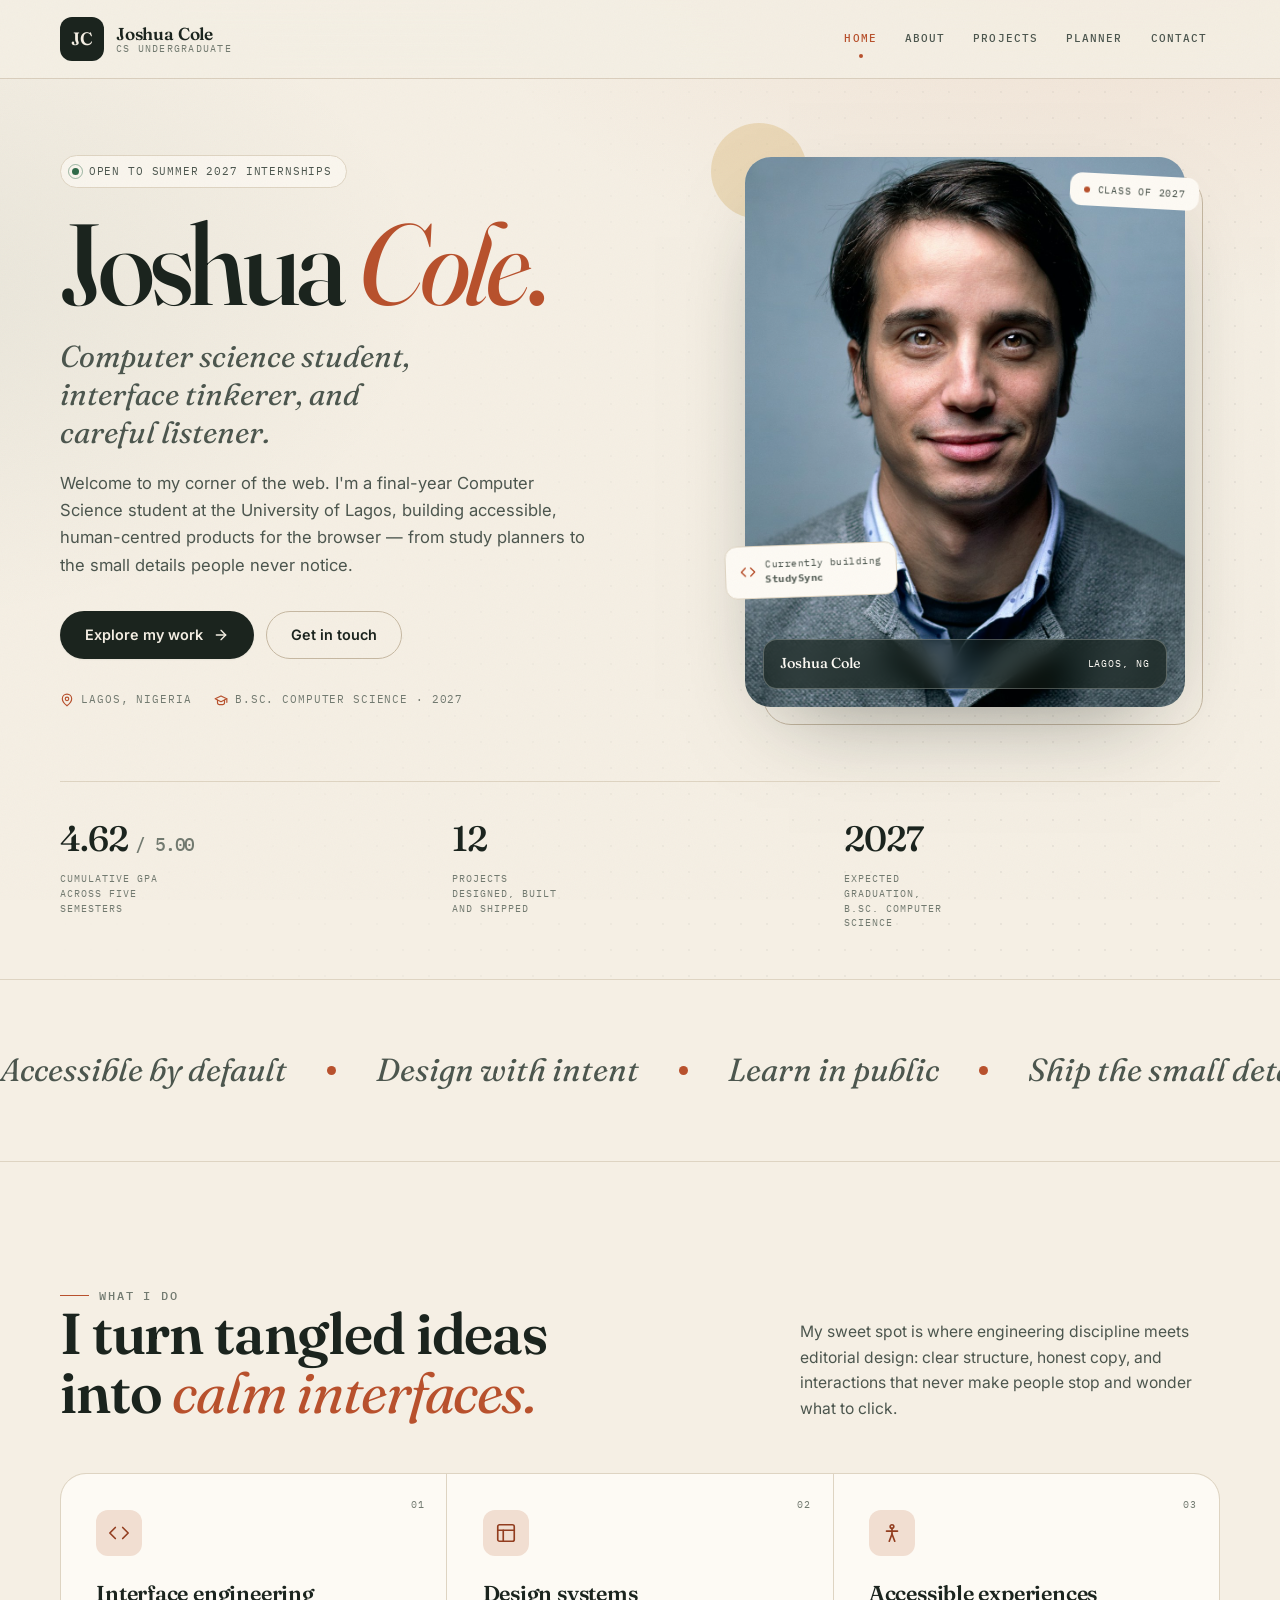
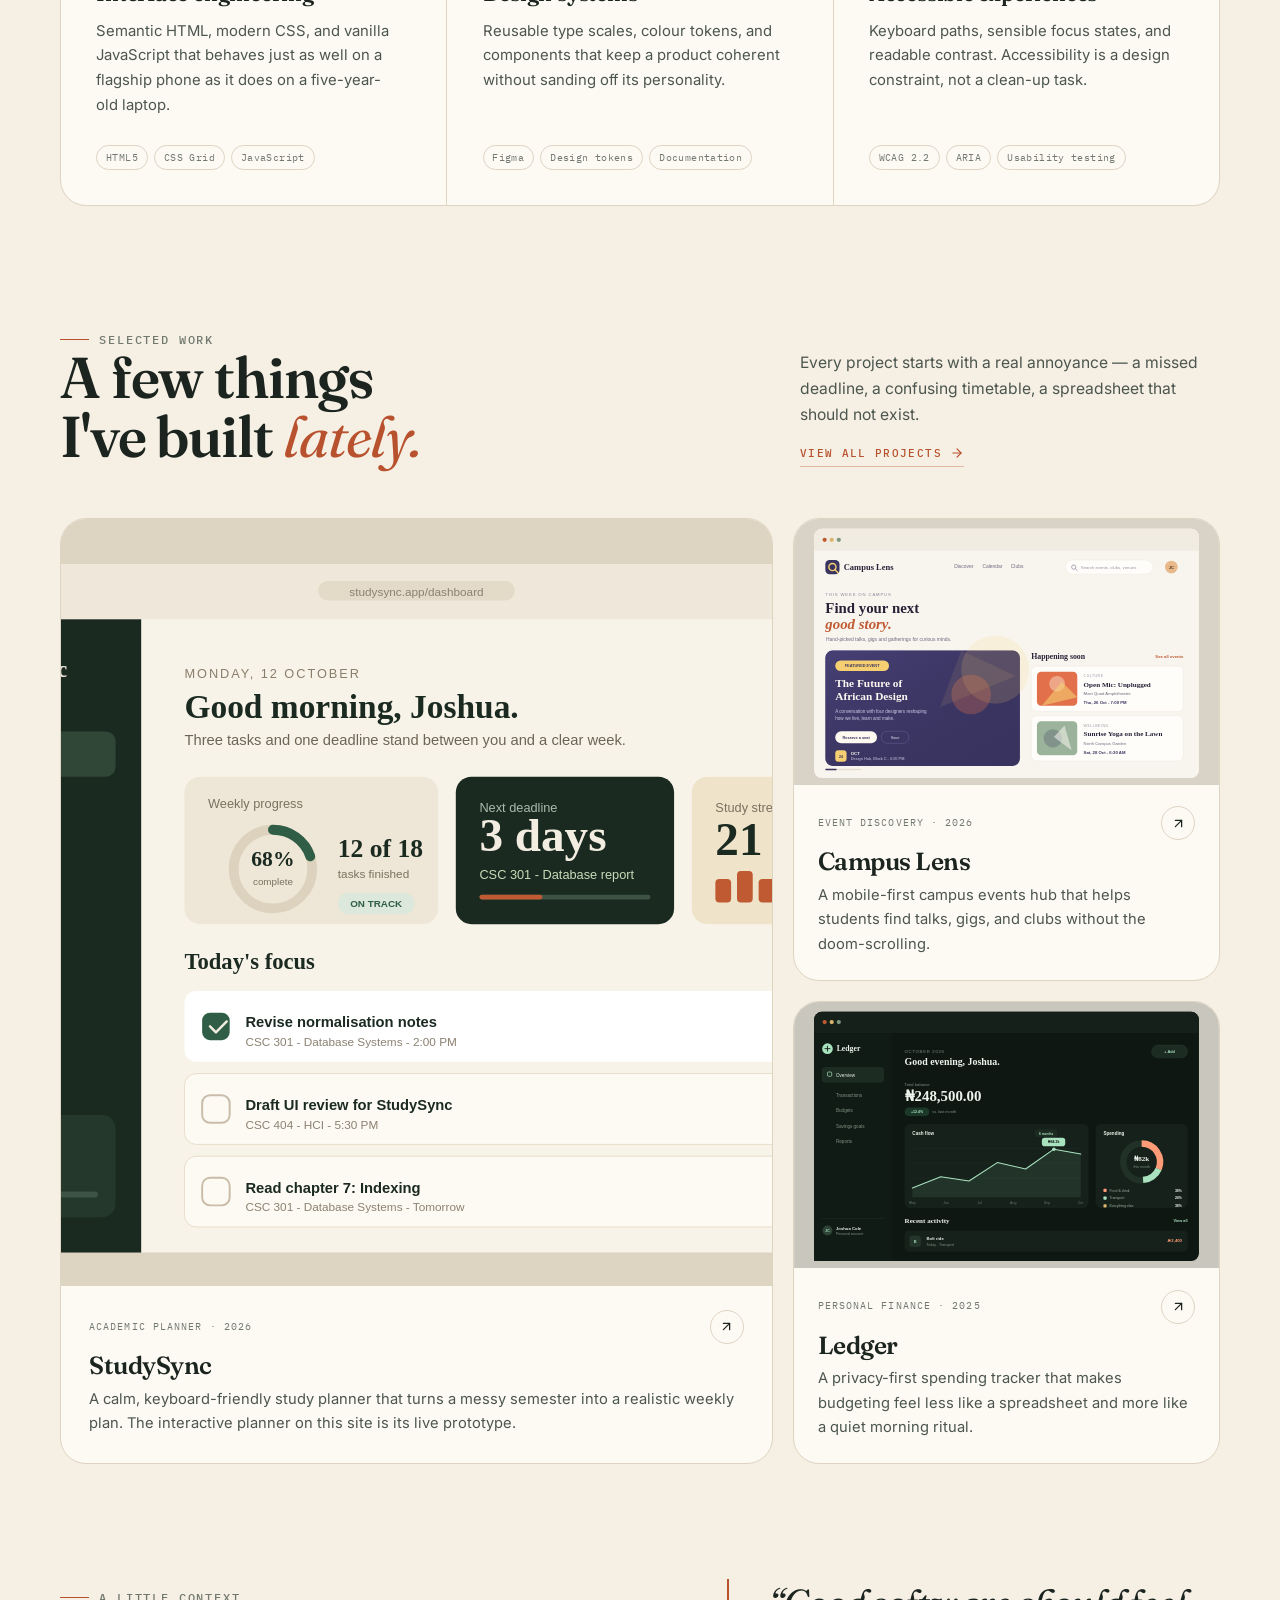
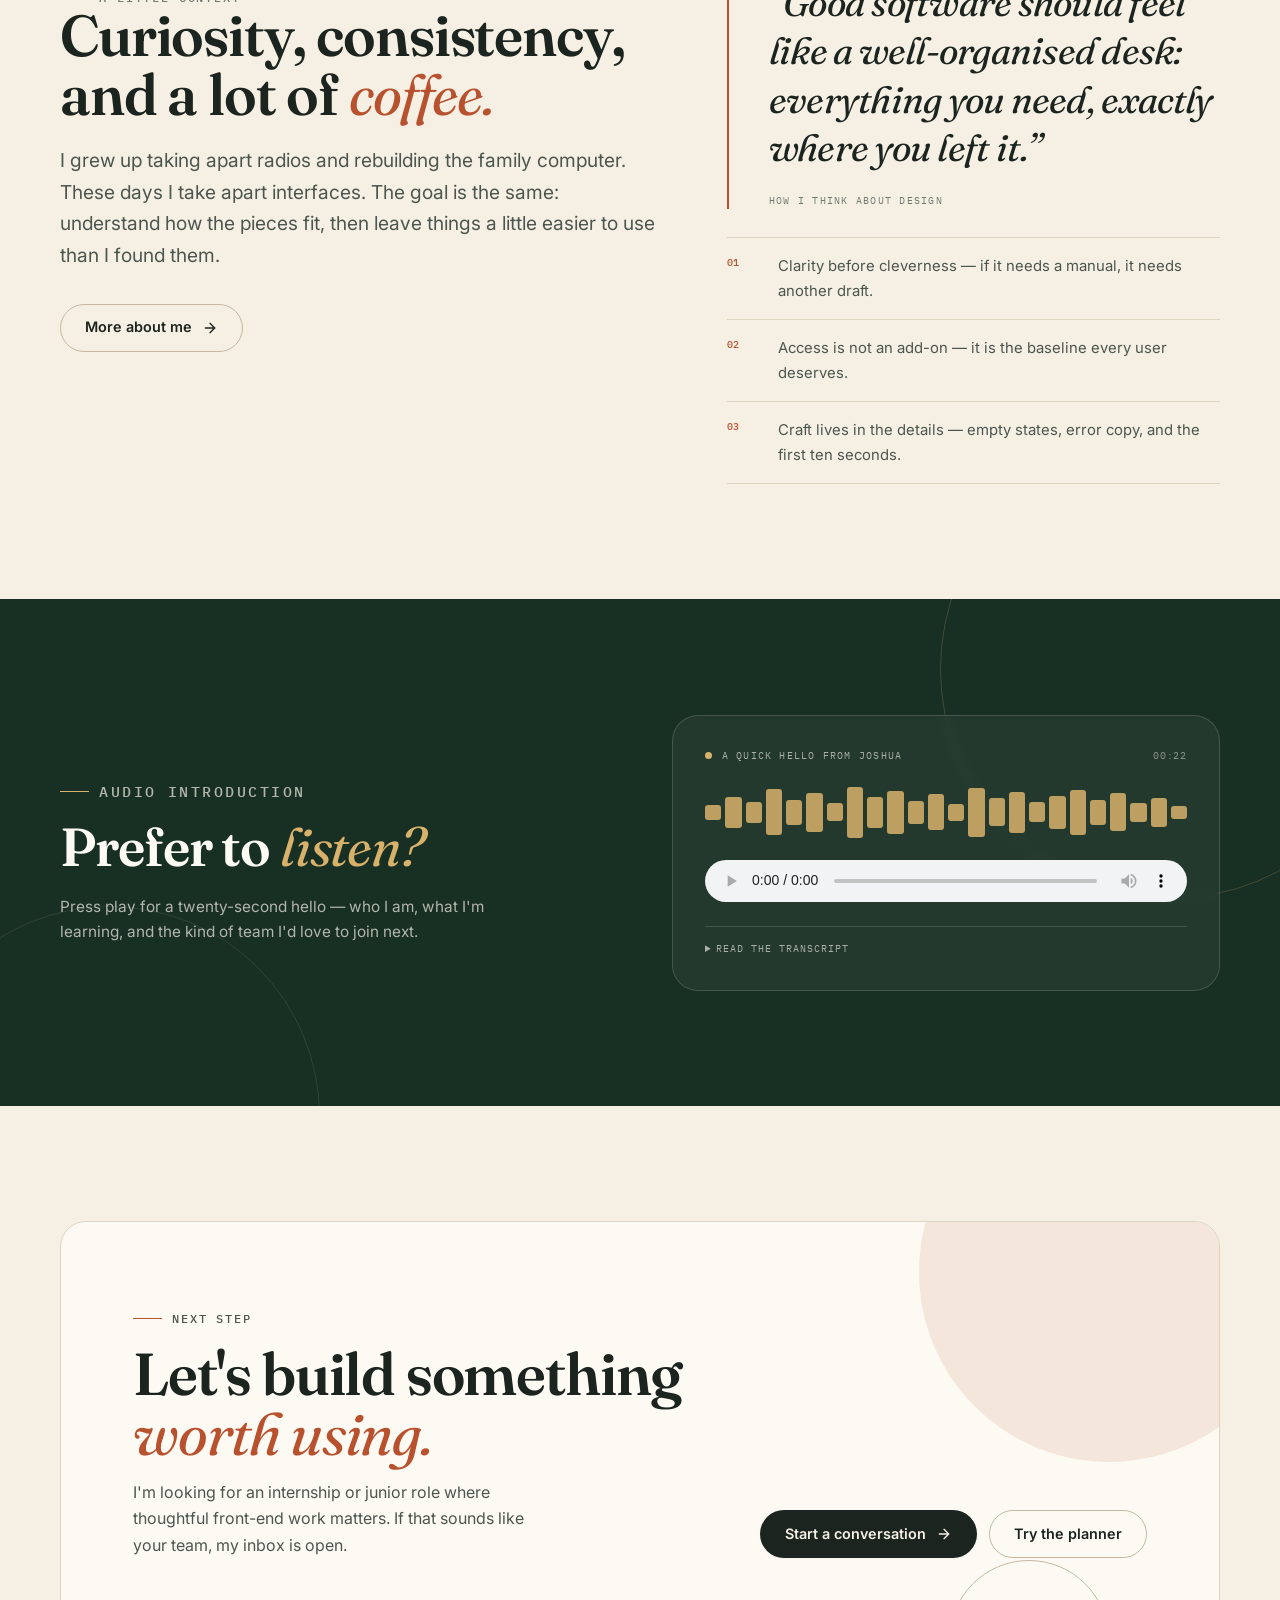
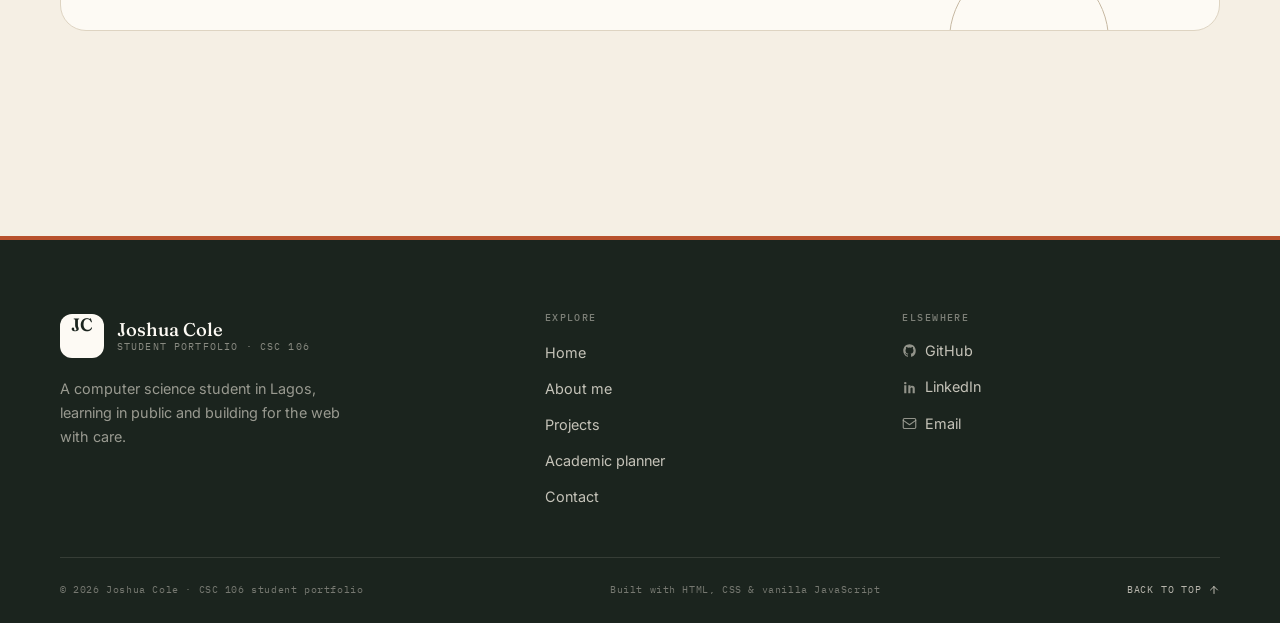
==== index.html @ 74d462a8 "Build responsive student portfolio and academic planner" ====
<!DOCTYPE html>
<html lang="en">
<head>
  <meta charset="UTF-8">
  <meta name="viewport" content="width=device-width, initial-scale=1">
  <meta name="description" content="Joshua Cole is a final-year computer science student in Lagos building accessible, human-centred web experiences. Explore his projects, skills, and academic planner.">
  <meta name="theme-color" content="#f5efe4">
  <meta property="og:title" content="Joshua Cole — Student Portfolio">
  <meta property="og:description" content="Computer science student, interface tinkerer, and careful listener. Welcome to my corner of the web.">
  <meta property="og:type" content="website">
  <title>Joshua Cole — Student Portfolio</title>
  <link rel="icon" href="assets/favicon.svg" type="image/svg+xml">
  <link rel="preconnect" href="https://fonts.googleapis.com">
  <link rel="preconnect" href="https://fonts.gstatic.com" crossorigin>
  <link href="https://fonts.googleapis.com/css2?family=Fraunces:ital,opsz,wght@0,9..144,400..700;1,9..144,400..700&family=IBM+Plex+Mono:wght@400;500&family=Inter:wght@400..700&display=swap" rel="stylesheet">
  <link rel="stylesheet" href="css/styles.css">
  <script src="js/main.js" defer></script>
</head>
<body>
  <a class="skip-link" href="#main">Skip to main content</a>

  <header class="site-header">
    <div class="container header-inner">
      <a class="brand" href="index.html" aria-label="Joshua Cole — home">
        <span class="brand-mark" aria-hidden="true">JC</span>
        <span class="brand-text">
          <strong>Joshua Cole</strong>
          <span>CS Undergraduate</span>
        </span>
      </a>
      <button class="nav-toggle" type="button" aria-expanded="false" aria-controls="primary-nav" aria-label="Open navigation menu">
        <span></span>
        <span></span>
        <span></span>
      </button>
      <nav class="site-nav" id="primary-nav" aria-label="Primary">
        <ul class="nav-list">
          <li><a href="index.html" aria-current="page">Home</a></li>
          <li><a href="about.html">About</a></li>
          <li><a href="projects.html">Projects</a></li>
          <li><a href="planner.html">Planner</a></li>
          <li><a href="contact.html">Contact</a></li>
        </ul>
      </nav>
    </div>
  </header>

  <main id="main">
    <section class="hero" aria-labelledby="hero-title">
      <div class="container">
        <div class="hero-grid">
          <div class="hero-copy">
            <p class="hero-status"><span class="status-dot" aria-hidden="true"></span> Open to Summer 2027 internships</p>
            <h1 class="hero-title" id="hero-title">Joshua <em>Cole</em><span class="title-dot">.</span></h1>
            <p class="hero-tagline">Computer science student, interface tinkerer, and careful listener.</p>
            <p class="hero-lede">Welcome to my corner of the web. I'm a final-year Computer Science student at the University of Lagos, building accessible, human-centred products for the browser — from study planners to the small details people never notice.</p>
            <div class="hero-actions">
              <a class="btn btn--primary" href="projects.html">
                Explore my work
                <svg xmlns="http://www.w3.org/2000/svg" width="16" height="16" viewBox="0 0 24 24" fill="none" stroke="currentColor" stroke-width="2" stroke-linecap="round" stroke-linejoin="round" aria-hidden="true"><path d="M5 12h14"/><path d="m12 5 7 7-7 7"/></svg>
              </a>
              <a class="btn btn--outline" href="contact.html">Get in touch</a>
            </div>
            <p class="hero-meta">
              <span>
                <svg xmlns="http://www.w3.org/2000/svg" width="14" height="14" viewBox="0 0 24 24" fill="none" stroke="currentColor" stroke-width="2" stroke-linecap="round" stroke-linejoin="round" aria-hidden="true"><path d="M20 10c0 6-8 12-8 12s-8-6-8-12a8 8 0 1 1 16 0Z"/><circle cx="12" cy="10" r="3"/></svg>
                Lagos, Nigeria
              </span>
              <span>
                <svg xmlns="http://www.w3.org/2000/svg" width="14" height="14" viewBox="0 0 24 24" fill="none" stroke="currentColor" stroke-width="2" stroke-linecap="round" stroke-linejoin="round" aria-hidden="true"><path d="M22 10 12 5 2 10l10 5 10-5Z"/><path d="M6 12v5c0 1.7 2.7 3 6 3s6-1.3 6-3v-5"/><path d="M22 10v6"/></svg>
                B.Sc. Computer Science · 2027
              </span>
            </p>
          </div>

          <div class="portrait">
            <span class="portrait-badge">Class of 2027</span>
            <div class="portrait-frame">
              <img src="assets/portrait.jpg" alt="Portrait of Joshua Cole wearing a grey sweater against a soft blue background" width="1000" height="1500" fetchpriority="high">
              <div class="portrait-caption">
                <strong>Joshua Cole</strong>
                <span>Lagos, NG</span>
              </div>
            </div>
            <div class="portrait-note">
              <svg xmlns="http://www.w3.org/2000/svg" width="16" height="16" viewBox="0 0 24 24" fill="none" stroke="currentColor" stroke-width="2" stroke-linecap="round" stroke-linejoin="round" aria-hidden="true"><polyline points="16 18 22 12 16 6"/><polyline points="8 6 2 12 8 18"/></svg>
              <span>Currently building<br><strong>StudySync</strong></span>
            </div>
          </div>
        </div>

        <div class="hero-stats">
          <div class="stat">
            <span class="stat-value">4.62 <span style="font-size:0.5em;font-family:var(--font-mono);color:var(--ink-muted)">/ 5.00</span></span>
            <span class="stat-label">Cumulative GPA across five semesters</span>
          </div>
          <div class="stat">
            <span class="stat-value">12</span>
            <span class="stat-label">Projects designed, built and shipped</span>
          </div>
          <div class="stat">
            <span class="stat-value">2027</span>
            <span class="stat-label">Expected graduation, B.Sc. Computer Science</span>
          </div>
        </div>
      </div>
    </section>

    <div class="statement" aria-hidden="true">
      <div class="statement-inner">
        <div class="statement-track">
          <span>Accessible by default</span><i></i>
          <span>Design with intent</span><i></i>
          <span>Learn in public</span><i></i>
          <span>Ship the small details</span><i></i>
          <span>Curiosity over comfort</span><i></i>
        </div>
        <div class="statement-track">
          <span>Accessible by default</span><i></i>
          <span>Design with intent</span><i></i>
          <span>Learn in public</span><i></i>
          <span>Ship the small details</span><i></i>
          <span>Curiosity over comfort</span><i></i>
        </div>
      </div>
    </div>

    <section class="section" aria-labelledby="focus-title">
      <div class="container">
        <div class="section-head section-head--split">
          <div>
            <p class="eyebrow">What I do</p>
            <h2 class="section-title" id="focus-title">I turn tangled ideas into <em>calm interfaces.</em></h2>
          </div>
          <p class="section-head__side">My sweet spot is where engineering discipline meets editorial design: clear structure, honest copy, and interactions that never make people stop and wonder what to click.</p>
        </div>

        <div class="services-grid">
          <article class="service-card">
            <span class="service-num" aria-hidden="true">01</span>
            <span class="service-icon" aria-hidden="true">
              <svg xmlns="http://www.w3.org/2000/svg" width="22" height="22" viewBox="0 0 24 24" fill="none" stroke="currentColor" stroke-width="1.8" stroke-linecap="round" stroke-linejoin="round"><polyline points="16 18 22 12 16 6"/><polyline points="8 6 2 12 8 18"/></svg>
            </span>
            <h3>Interface engineering</h3>
            <p>Semantic HTML, modern CSS, and vanilla JavaScript that behaves just as well on a flagship phone as it does on a five-year-old laptop.</p>
            <ul>
              <li>HTML5</li>
              <li>CSS Grid</li>
              <li>JavaScript</li>
            </ul>
          </article>

          <article class="service-card">
            <span class="service-num" aria-hidden="true">02</span>
            <span class="service-icon" aria-hidden="true">
              <svg xmlns="http://www.w3.org/2000/svg" width="22" height="22" viewBox="0 0 24 24" fill="none" stroke="currentColor" stroke-width="1.8" stroke-linecap="round" stroke-linejoin="round"><rect x="3" y="3" width="18" height="18" rx="2"/><path d="M3 9h18"/><path d="M9 21V9"/></svg>
            </span>
            <h3>Design systems</h3>
            <p>Reusable type scales, colour tokens, and components that keep a product coherent without sanding off its personality.</p>
            <ul>
              <li>Figma</li>
              <li>Design tokens</li>
              <li>Documentation</li>
            </ul>
          </article>

          <article class="service-card">
            <span class="service-num" aria-hidden="true">03</span>
            <span class="service-icon" aria-hidden="true">
              <svg xmlns="http://www.w3.org/2000/svg" width="22" height="22" viewBox="0 0 24 24" fill="none" stroke="currentColor" stroke-width="1.8" stroke-linecap="round" stroke-linejoin="round"><circle cx="12" cy="5" r="2"/><path d="M12 7v6"/><path d="m9 21 3-8 3 8"/><path d="M6 10h12"/></svg>
            </span>
            <h3>Accessible experiences</h3>
            <p>Keyboard paths, sensible focus states, and readable contrast. Accessibility is a design constraint, not a clean-up task.</p>
            <ul>
              <li>WCAG 2.2</li>
              <li>ARIA</li>
              <li>Usability testing</li>
            </ul>
          </article>
        </div>
      </div>
    </section>

    <section class="section section--flush-top" aria-labelledby="work-title">
      <div class="container">
        <div class="section-head section-head--split">
          <div>
            <p class="eyebrow">Selected work</p>
            <h2 class="section-title" id="work-title">A few things I've built <em>lately.</em></h2>
          </div>
          <div class="section-head__side">
            <p>Every project starts with a real annoyance — a missed deadline, a confusing timetable, a spreadsheet that should not exist.</p>
            <a class="section-link" href="projects.html">
              View all projects
              <svg xmlns="http://www.w3.org/2000/svg" width="14" height="14" viewBox="0 0 24 24" fill="none" stroke="currentColor" stroke-width="2" stroke-linecap="round" stroke-linejoin="round" aria-hidden="true"><path d="M5 12h14"/><path d="m12 5 7 7-7 7"/></svg>
            </a>
          </div>
        </div>

        <div class="work-preview">
          <article class="work-card work-card--wide">
            <div class="work-card-media">
              <img src="assets/project-studysync.svg" alt="StudySync dashboard with a weekly progress ring and a list of academic tasks" width="1200" height="780" loading="lazy">
            </div>
            <div class="work-card-body">
              <div class="work-card-meta">
                <span>Academic planner · 2026</span>
                <span class="work-card-arrow" aria-hidden="true">
                  <svg xmlns="http://www.w3.org/2000/svg" width="15" height="15" viewBox="0 0 24 24" fill="none" stroke="currentColor" stroke-width="2" stroke-linecap="round" stroke-linejoin="round"><path d="M7 17 17 7"/><path d="M7 7h10v10"/></svg>
                </span>
              </div>
              <h3>StudySync</h3>
              <p>A calm, keyboard-friendly study planner that turns a messy semester into a realistic weekly plan. The interactive planner on this site is its live prototype.</p>
            </div>
            <a class="work-card-link" href="projects.html#studysync" aria-label="View the StudySync project"></a>
          </article>

          <article class="work-card">
            <div class="work-card-media">
              <img src="assets/project-campus.svg" alt="Campus Lens event discovery page with a featured purple event card and upcoming events" width="1200" height="780" loading="lazy">
            </div>
            <div class="work-card-body">
              <div class="work-card-meta">
                <span>Event discovery · 2026</span>
                <span class="work-card-arrow" aria-hidden="true">
                  <svg xmlns="http://www.w3.org/2000/svg" width="15" height="15" viewBox="0 0 24 24" fill="none" stroke="currentColor" stroke-width="2" stroke-linecap="round" stroke-linejoin="round"><path d="M7 17 17 7"/><path d="M7 7h10v10"/></svg>
                </span>
              </div>
              <h3>Campus Lens</h3>
              <p>A mobile-first campus events hub that helps students find talks, gigs, and clubs without the doom-scrolling.</p>
            </div>
            <a class="work-card-link" href="projects.html#campus-lens" aria-label="View the Campus Lens project"></a>
          </article>

          <article class="work-card">
            <div class="work-card-media">
              <img src="assets/project-ledger.svg" alt="Ledger finance dashboard showing a balance, cash flow chart, and spending categories" width="1200" height="780" loading="lazy">
            </div>
            <div class="work-card-body">
              <div class="work-card-meta">
                <span>Personal finance · 2025</span>
                <span class="work-card-arrow" aria-hidden="true">
                  <svg xmlns="http://www.w3.org/2000/svg" width="15" height="15" viewBox="0 0 24 24" fill="none" stroke="currentColor" stroke-width="2" stroke-linecap="round" stroke-linejoin="round"><path d="M7 17 17 7"/><path d="M7 7h10v10"/></svg>
                </span>
              </div>
              <h3>Ledger</h3>
              <p>A privacy-first spending tracker that makes budgeting feel less like a spreadsheet and more like a quiet morning ritual.</p>
            </div>
            <a class="work-card-link" href="projects.html#ledger" aria-label="View the Ledger project"></a>
          </article>
        </div>
      </div>
    </section>

    <section class="section section--flush-top" aria-labelledby="about-preview-title">
      <div class="container about-preview">
        <div>
          <p class="eyebrow">A little context</p>
          <h2 class="section-title" id="about-preview-title">Curiosity, consistency, and a lot of <em>coffee.</em></h2>
          <p class="lede" style="margin-top: 1.25rem;">I grew up taking apart radios and rebuilding the family computer. These days I take apart interfaces. The goal is the same: understand how the pieces fit, then leave things a little easier to use than I found them.</p>
          <div class="hero-actions">
            <a class="btn btn--outline" href="about.html">
              More about me
              <svg xmlns="http://www.w3.org/2000/svg" width="16" height="16" viewBox="0 0 24 24" fill="none" stroke="currentColor" stroke-width="2" stroke-linecap="round" stroke-linejoin="round" aria-hidden="true"><path d="M5 12h14"/><path d="m12 5 7 7-7 7"/></svg>
            </a>
          </div>
        </div>
        <div>
          <figure class="about-preview-quote">
            <blockquote>“Good software should feel like a well-organised desk: everything you need, exactly where you left it.”</blockquote>
            <figcaption>How I think about design</figcaption>
          </figure>
          <ul class="values-list">
            <li><b>01</b><span>Clarity before cleverness — if it needs a manual, it needs another draft.</span></li>
            <li><b>02</b><span>Access is not an add-on — it is the baseline every user deserves.</span></li>
            <li><b>03</b><span>Craft lives in the details — empty states, error copy, and the first ten seconds.</span></li>
          </ul>
        </div>
      </div>
    </section>

    <section class="section listen-band" aria-labelledby="listen-title">
      <div class="container listen-inner">
        <div class="listen-copy">
          <p class="eyebrow eyebrow--light">Audio introduction</p>
          <h2 id="listen-title" style="margin-top: 1rem;">Prefer to <em>listen?</em></h2>
          <p>Press play for a twenty-second hello — who I am, what I'm learning, and the kind of team I'd love to join next.</p>
        </div>
        <div class="listen-card">
          <div class="listen-card-top">
            <span class="listen-label">A quick hello from Joshua</span>
            <span class="listen-time">00:22</span>
          </div>
          <div class="waveform" aria-hidden="true">
            <span style="--h: 28%"></span><span style="--h: 56%"></span><span style="--h: 38%"></span><span style="--h: 82%"></span><span style="--h: 46%"></span><span style="--h: 70%"></span><span style="--h: 32%"></span><span style="--h: 92%"></span><span style="--h: 54%"></span><span style="--h: 76%"></span><span style="--h: 42%"></span><span style="--h: 64%"></span><span style="--h: 30%"></span><span style="--h: 88%"></span><span style="--h: 50%"></span><span style="--h: 72%"></span><span style="--h: 36%"></span><span style="--h: 60%"></span><span style="--h: 80%"></span><span style="--h: 44%"></span><span style="--h: 68%"></span><span style="--h: 34%"></span><span style="--h: 52%"></span><span style="--h: 24%"></span>
          </div>
          <audio controls preload="metadata" src="assets/intro.m4a">
            Your browser does not support embedded audio. <a href="assets/intro.m4a">Download the introduction</a>.
          </audio>
          <details class="transcript">
            <summary>Read the transcript</summary>
            <p>Hi, I'm Joshua Cole, a final-year computer science student at the University of Lagos. I care about building thoughtful, accessible experiences for the web. Right now, I'm looking for a front-end engineering internship where I can learn from people who sweat the details. Thanks for stopping by. I hope you enjoy exploring my work.</p>
          </details>
        </div>
      </div>
    </section>

    <section class="section" aria-labelledby="cta-title">
      <div class="container">
        <div class="cta-band">
          <div class="cta-inner">
            <div>
              <p class="eyebrow">Next step</p>
              <h2 id="cta-title" style="margin-top: 1rem;">Let's build something <em>worth using.</em></h2>
              <p>I'm looking for an internship or junior role where thoughtful front-end work matters. If that sounds like your team, my inbox is open.</p>
            </div>
            <div class="cta-actions">
              <a class="btn btn--primary" href="contact.html">
                Start a conversation
                <svg xmlns="http://www.w3.org/2000/svg" width="16" height="16" viewBox="0 0 24 24" fill="none" stroke="currentColor" stroke-width="2" stroke-linecap="round" stroke-linejoin="round" aria-hidden="true"><path d="M5 12h14"/><path d="m12 5 7 7-7 7"/></svg>
              </a>
              <a class="btn btn--outline" href="planner.html">Try the planner</a>
            </div>
          </div>
        </div>
      </div>
    </section>
  </main>

  <footer class="site-footer">
    <div class="container">
      <div class="footer-grid">
        <div>
          <a class="footer-brand" href="index.html">
            <span class="brand-mark" aria-hidden="true">JC</span>
            <span>
              <strong>Joshua Cole</strong>
              <small>Student portfolio · CSC 106</small>
            </span>
          </a>
          <p class="footer-blurb">A computer science student in Lagos, learning in public and building for the web with care.</p>
        </div>
        <nav class="footer-nav" aria-label="Footer">
          <h3 class="footer-heading">Explore</h3>
          <ul>
            <li><a href="index.html">Home</a></li>
            <li><a href="about.html">About me</a></li>
            <li><a href="projects.html">Projects</a></li>
            <li><a href="planner.html">Academic planner</a></li>
            <li><a href="contact.html">Contact</a></li>
          </ul>
        </nav>
        <div class="footer-social">
          <h3 class="footer-heading">Elsewhere</h3>
          <ul>
            <li>
              <a href="https://github.com/joshuacole-dev" target="_blank" rel="noopener noreferrer">
                <svg xmlns="http://www.w3.org/2000/svg" width="15" height="15" viewBox="0 0 24 24" fill="currentColor" aria-hidden="true"><path d="M12 2C6.48 2 2 6.58 2 12.26c0 4.55 2.87 8.4 6.84 9.76.5.1.68-.22.68-.49 0-.24-.01-.87-.01-1.7-2.78.62-3.37-1.37-3.37-1.37-.45-1.18-1.11-1.5-1.11-1.5-.91-.63.07-.62.07-.62 1 .07 1.53 1.06 1.53 1.06.9 1.57 2.36 1.12 2.94.86.09-.67.35-1.12.63-1.38-2.22-.26-4.56-1.14-4.56-5.07 0-1.12.39-2.03 1.03-2.75-.1-.26-.45-1.3.1-2.71 0 0 .84-.28 2.75 1.05a9.4 9.4 0 0 1 5 0c1.91-1.33 2.75-1.05 2.75-1.05.55 1.41.2 2.45.1 2.71.64.72 1.03 1.63 1.03 2.75 0 3.94-2.34 4.8-4.57 5.06.36.32.68.94.68 1.9 0 1.37-.01 2.48-.01 2.82 0 .27.18.6.69.49A10.26 10.26 0 0 0 22 12.26C22 6.58 17.52 2 12 2Z"/></svg>
                GitHub
              </a>
            </li>
            <li>
              <a href="https://www.linkedin.com/in/joshuacole-dev" target="_blank" rel="noopener noreferrer">
                <svg xmlns="http://www.w3.org/2000/svg" width="15" height="15" viewBox="0 0 24 24" fill="currentColor" aria-hidden="true"><path d="M6.94 8.5H3.56V21h3.38V8.5ZM5.25 3a1.97 1.97 0 1 0 0 3.94 1.97 1.97 0 0 0 0-3.94ZM20.44 13.62c0-3.13-1.67-4.59-3.9-4.59-1.8 0-2.6.99-3.05 1.69V8.5H10.1c.04.95 0 12.5 0 12.5h3.39v-6.98c0-.3.02-.61.11-.83.24-.61.8-1.24 1.73-1.24 1.22 0 1.71.93 1.71 2.29V21h3.4v-7.38Z"/></svg>
                LinkedIn
              </a>
            </li>
            <li>
              <a href="mailto:hello@joshuacole.dev">
                <svg xmlns="http://www.w3.org/2000/svg" width="15" height="15" viewBox="0 0 24 24" fill="none" stroke="currentColor" stroke-width="1.8" stroke-linecap="round" stroke-linejoin="round" aria-hidden="true"><rect x="2" y="4" width="20" height="16" rx="2"/><path d="m22 7-10 7L2 7"/></svg>
                Email
              </a>
            </li>
          </ul>
        </div>
      </div>
      <div class="footer-bottom">
        <span>© <span data-year>2026</span> Joshua Cole · CSC 106 student portfolio</span>
        <span>Built with HTML, CSS &amp; vanilla JavaScript</span>
        <a class="back-to-top" href="#main">
          Back to top
          <svg xmlns="http://www.w3.org/2000/svg" width="12" height="12" viewBox="0 0 24 24" fill="none" stroke="currentColor" stroke-width="2" stroke-linecap="round" stroke-linejoin="round" aria-hidden="true"><path d="M12 19V5"/><path d="m5 12 7-7 7 7"/></svg>
        </a>
      </div>
    </div>
  </footer>
</body>
</html>
---- css/styles.css ----
/* =========================================================
   Joshua Cole — Student Portfolio
   Shared stylesheet
   ========================================================= */

/* ---------- Design tokens ---------- */
:root {
  --paper: #f5efe4;
  --paper-deep: #ece3d3;
  --surface: #fdfaf4;
  --surface-raised: #fffdf8;
  --ink: #1b241e;
  --ink-soft: #4c564e;
  --ink-muted: #727a70;
  --line: #ded4c2;
  --line-strong: #c6b8a2;
  --accent: #b8512d;
  --accent-dark: #923d1f;
  --accent-soft: #f1ded1;
  --forest: #244735;
  --forest-deep: #182f24;
  --forest-soft: #e0e8df;
  --gold: #d8b26a;
  --gold-soft: #f4e8ce;
  --danger: #a43621;
  --success: #2f6a49;

  --font-display: "Fraunces", "Iowan Old Style", Georgia, serif;
  --font-body: "Inter", -apple-system, BlinkMacSystemFont, "Segoe UI", sans-serif;
  --font-mono: "IBM Plex Mono", "SFMono-Regular", Consolas, monospace;

  --container: 1160px;
  --gutter: clamp(1.25rem, 4vw, 2.75rem);
  --section-space: clamp(4.25rem, 9vw, 7.5rem);
  --radius-sm: 10px;
  --radius-md: 16px;
  --radius-lg: 26px;
  --shadow-sm: 0 1px 2px rgba(27, 36, 30, 0.05);
  --shadow-md: 0 24px 60px -38px rgba(27, 36, 30, 0.45);
  --shadow-lg: 0 36px 90px -44px rgba(27, 36, 30, 0.55);
  --header-height: 78px;
  --ease: cubic-bezier(0.22, 0.68, 0.35, 1);
}

/* ---------- Reset & base ---------- */
*,
*::before,
*::after {
  box-sizing: border-box;
}

html {
  -webkit-text-size-adjust: 100%;
  scroll-behavior: smooth;
  scroll-padding-top: calc(var(--header-height) + 24px);
}

body {
  margin: 0;
  min-height: 100vh;
  font-family: var(--font-body);
  font-size: 1rem;
  line-height: 1.65;
  color: var(--ink);
  background-color: var(--paper);
  background-image:
    radial-gradient(1100px 620px at 88% -8%, rgba(184, 81, 45, 0.09), transparent 62%),
    radial-gradient(900px 560px at -8% 32%, rgba(36, 71, 53, 0.06), transparent 60%);
  background-attachment: fixed;
  -webkit-font-smoothing: antialiased;
  text-rendering: optimizeLegibility;
}

body::after {
  content: "";
  position: fixed;
  inset: 0;
  z-index: 9999;
  pointer-events: none;
  opacity: 0.032;
  mix-blend-mode: multiply;
  background-image: url("data:image/svg+xml,%3Csvg xmlns='http://www.w3.org/2000/svg' width='180' height='180'%3E%3Cfilter id='grain'%3E%3CfeTurbulence type='fractalNoise' baseFrequency='0.82' numOctaves='2' stitchTiles='stitch'/%3E%3C/filter%3E%3Crect width='180' height='180' filter='url(%23grain)'/%3E%3C/svg%3E");
}

img,
svg,
video {
  display: block;
  max-width: 100%;
}

img {
  height: auto;
}

h1,
h2,
h3,
h4,
p,
figure,
blockquote,
dl,
dd {
  margin: 0;
}

h1,
h2,
h3,
h4 {
  font-family: var(--font-display);
  font-weight: 600;
  line-height: 1.08;
  letter-spacing: -0.02em;
  text-wrap: balance;
}

p {
  text-wrap: pretty;
}

ul,
ol {
  margin: 0;
  padding: 0;
}

a {
  color: var(--ink);
  text-decoration-color: rgba(184, 81, 45, 0.4);
  text-underline-offset: 0.18em;
  transition: color 0.2s var(--ease), text-decoration-color 0.2s var(--ease);
}

a:hover {
  color: var(--accent-dark);
  text-decoration-color: currentColor;
}

button,
input,
select,
textarea {
  font: inherit;
  color: inherit;
}

button {
  cursor: pointer;
}

table {
  border-collapse: collapse;
  width: 100%;
}

::selection {
  background: var(--accent);
  color: var(--surface);
}

:focus-visible {
  outline: 3px solid var(--accent);
  outline-offset: 3px;
  border-radius: 4px;
}

@supports not selector(:focus-visible) {
  :focus {
    outline: 3px solid var(--accent);
    outline-offset: 3px;
  }
}

/* ---------- Layout helpers ---------- */
.container {
  width: min(100% - (var(--gutter) * 2), var(--container));
  margin-inline: auto;
}

.section {
  padding-block: var(--section-space);
}

.section--tight {
  padding-block: clamp(2.5rem, 5vw, 4rem);
}

.section--flush-top {
  padding-top: 0;
}

.section--dark {
  background: var(--forest-deep);
  color: var(--surface);
}

.sr-only {
  position: absolute;
  width: 1px;
  height: 1px;
  padding: 0;
  margin: -1px;
  overflow: hidden;
  clip: rect(0, 0, 0, 0);
  white-space: nowrap;
  border: 0;
}

.skip-link {
  position: fixed;
  top: 12px;
  left: 12px;
  z-index: 10000;
  padding: 0.7rem 1.1rem;
  background: var(--ink);
  color: var(--surface);
  border-radius: 999px;
  font-size: 0.85rem;
  font-weight: 600;
  text-decoration: none;
  transform: translateY(-160%);
  transition: transform 0.2s var(--ease);
}

.skip-link:focus {
  transform: translateY(0);
  color: var(--surface);
}

/* ---------- Typography utilities ---------- */
.eyebrow {
  display: inline-flex;
  align-items: center;
  gap: 0.65rem;
  font-family: var(--font-mono);
  font-size: 0.72rem;
  font-weight: 500;
  letter-spacing: 0.16em;
  text-transform: uppercase;
  color: var(--ink-muted);
}

.eyebrow::before {
  content: "";
  width: 1.8rem;
  height: 1px;
  background: var(--accent);
}

.eyebrow--light {
  color: rgba(245, 239, 228, 0.7);
}

.eyebrow--light::before {
  background: var(--gold);
}

.display {
  font-family: var(--font-display);
  font-weight: 600;
  line-height: 1.02;
  letter-spacing: -0.03em;
}

.italic-accent {
  font-style: italic;
  color: var(--accent);
  font-weight: 500;
}

.lede {
  font-size: clamp(1.05rem, 1.5vw, 1.22rem);
  line-height: 1.65;
  color: var(--ink-soft);
}

.mono {
  font-family: var(--font-mono);
}

/* ---------- Buttons ---------- */
.btn {
  display: inline-flex;
  align-items: center;
  justify-content: center;
  gap: 0.65rem;
  min-height: 48px;
  padding: 0.8rem 1.5rem;
  border: 1px solid transparent;
  border-radius: 999px;
  font-family: var(--font-body);
  font-size: 0.9rem;
  font-weight: 600;
  line-height: 1;
  text-decoration: none;
  white-space: nowrap;
  transition:
    background-color 0.22s var(--ease),
    color 0.22s var(--ease),
    border-color 0.22s var(--ease),
    transform 0.22s var(--ease),
    box-shadow 0.22s var(--ease);
}

.btn:hover {
  transform: translateY(-2px);
}

.btn:active {
  transform: translateY(0);
}

.btn--primary {
  background: var(--ink);
  color: var(--paper);
  box-shadow: var(--shadow-sm);
}

.btn--primary:hover {
  background: var(--accent);
  color: var(--paper);
  box-shadow: 0 12px 30px -16px rgba(184, 81, 45, 0.8);
}

.btn--accent {
  background: var(--accent);
  color: var(--surface);
}

.btn--accent:hover {
  background: var(--accent-dark);
  color: var(--surface);
}

.btn--outline {
  background: transparent;
  border-color: var(--line-strong);
  color: var(--ink);
}

.btn--outline:hover {
  border-color: var(--ink);
  background: rgba(255, 253, 248, 0.6);
  color: var(--ink);
}

.btn--light {
  background: var(--surface);
  color: var(--ink);
}

.btn--light:hover {
  background: var(--gold);
  color: var(--ink);
}

.btn--ghost-light {
  background: transparent;
  border-color: rgba(245, 239, 228, 0.32);
  color: var(--surface);
}

.btn--ghost-light:hover {
  border-color: var(--surface);
  color: var(--surface);
  background: rgba(245, 239, 228, 0.08);
}

.btn--sm {
  min-height: 40px;
  padding: 0.55rem 1.05rem;
  font-size: 0.82rem;
}

.btn svg {
  flex: none;
  transition: transform 0.22s var(--ease);
}

.btn:hover svg {
  transform: translateX(3px);
}

/* ---------- Header / navigation ---------- */
.site-header {
  position: sticky;
  top: 0;
  z-index: 200;
  border-bottom: 1px solid rgba(198, 184, 162, 0.6);
  background: rgba(245, 239, 228, 0.82);
  backdrop-filter: blur(16px);
  -webkit-backdrop-filter: blur(16px);
  transition: box-shadow 0.3s var(--ease), background-color 0.3s var(--ease);
}

.site-header.is-scrolled {
  box-shadow: 0 12px 40px -32px rgba(27, 36, 30, 0.55);
  background: rgba(245, 239, 228, 0.94);
}

.header-inner {
  display: flex;
  align-items: center;
  justify-content: space-between;
  gap: 1.5rem;
  min-height: var(--header-height);
}

.brand {
  display: inline-flex;
  align-items: center;
  gap: 0.75rem;
  color: var(--ink);
  text-decoration: none;
  flex: none;
}

.brand:hover {
  color: var(--ink);
}

.brand-mark {
  display: grid;
  place-items: center;
  width: 44px;
  height: 44px;
  border-radius: 12px;
  background: var(--ink);
  color: var(--paper);
  font-family: var(--font-display);
  font-size: 1.12rem;
  font-weight: 600;
  letter-spacing: -0.02em;
  transition: background-color 0.22s var(--ease), transform 0.22s var(--ease);
}

.brand:hover .brand-mark {
  background: var(--accent);
  transform: rotate(-4deg);
}

.brand-text {
  display: flex;
  flex-direction: column;
  line-height: 1.15;
}

.brand-text strong {
  font-family: var(--font-display);
  font-size: 1.08rem;
  font-weight: 600;
  letter-spacing: -0.01em;
}

.brand-text span {
  font-family: var(--font-mono);
  font-size: 0.6rem;
  letter-spacing: 0.13em;
  text-transform: uppercase;
  color: var(--ink-muted);
}

.nav-toggle {
  display: inline-flex;
  flex-direction: column;
  align-items: center;
  justify-content: center;
  gap: 5px;
  width: 44px;
  height: 44px;
  padding: 0;
  border: 1px solid var(--line-strong);
  border-radius: 12px;
  background: transparent;
  transition: border-color 0.2s var(--ease), background-color 0.2s var(--ease);
}

.nav-toggle:hover {
  border-color: var(--ink);
  background: rgba(255, 253, 248, 0.7);
}

.nav-toggle span {
  display: block;
  width: 18px;
  height: 2px;
  background: var(--ink);
  border-radius: 2px;
  transition: transform 0.25s var(--ease), opacity 0.2s var(--ease);
}

.nav-toggle[aria-expanded="true"] span:nth-child(1) {
  transform: translateY(7px) rotate(45deg);
}

.nav-toggle[aria-expanded="true"] span:nth-child(2) {
  opacity: 0;
}

.nav-toggle[aria-expanded="true"] span:nth-child(3) {
  transform: translateY(-7px) rotate(-45deg);
}

.site-nav {
  position: absolute;
  top: 100%;
  left: 0;
  right: 0;
  display: none;
  padding: 1rem var(--gutter) 1.5rem;
  background: var(--paper);
  border-bottom: 1px solid var(--line);
  box-shadow: var(--shadow-md);
}

.site-nav.is-open {
  display: block;
  animation: nav-in 0.25s var(--ease) both;
}

@keyframes nav-in {
  from {
    opacity: 0;
    transform: translateY(-8px);
  }
  to {
    opacity: 1;
    transform: translateY(0);
  }
}

.nav-list {
  display: flex;
  flex-direction: column;
  gap: 0.15rem;
  list-style: none;
}

.nav-list a {
  display: flex;
  align-items: center;
  justify-content: space-between;
  padding: 0.85rem 0.25rem;
  border-bottom: 1px solid rgba(222, 212, 194, 0.7);
  font-family: var(--font-mono);
  font-size: 0.78rem;
  font-weight: 500;
  letter-spacing: 0.1em;
  text-transform: uppercase;
  text-decoration: none;
  color: var(--ink-soft);
}

.nav-list a::after {
  content: "";
  width: 6px;
  height: 6px;
  border-radius: 50%;
  background: transparent;
  transition: background-color 0.2s var(--ease);
}

.nav-list a:hover {
  color: var(--ink);
}

.nav-list a[aria-current="page"] {
  color: var(--accent);
}

.nav-list a[aria-current="page"]::after {
  background: var(--accent);
}

/* ---------- Page hero ---------- */
.page-hero {
  position: relative;
  padding-top: clamp(3rem, 7vw, 5.5rem);
  padding-bottom: clamp(2.5rem, 5vw, 4.5rem);
  border-bottom: 1px solid var(--line);
  overflow: clip;
}

.page-hero::before {
  content: "";
  position: absolute;
  top: -220px;
  right: -160px;
  width: 520px;
  height: 520px;
  border: 1px solid rgba(184, 81, 45, 0.18);
  border-radius: 50%;
  pointer-events: none;
}

.page-hero::after {
  content: "";
  position: absolute;
  top: 40px;
  right: 80px;
  width: 8px;
  height: 8px;
  border-radius: 50%;
  background: var(--accent);
  box-shadow: 22px 18px 0 -2px var(--gold), -18px 34px 0 -3px var(--forest);
  pointer-events: none;
}

.page-hero-inner {
  position: relative;
  display: grid;
  gap: 1.5rem;
  z-index: 1;
}

.page-title {
  max-width: 15ch;
  font-size: clamp(2.9rem, 7.5vw, 5.4rem);
  line-height: 0.98;
  letter-spacing: -0.035em;
}

.page-title em {
  font-style: italic;
  font-weight: 400;
  color: var(--accent);
}

.page-lede {
  max-width: 58ch;
  font-size: clamp(1.02rem, 1.5vw, 1.18rem);
  color: var(--ink-soft);
}

.page-hero-meta {
  display: flex;
  flex-wrap: wrap;
  gap: 0.65rem 1.5rem;
  padding-top: 0.5rem;
  font-family: var(--font-mono);
  font-size: 0.68rem;
  letter-spacing: 0.12em;
  text-transform: uppercase;
  color: var(--ink-muted);
}

.page-hero-meta span {
  display: inline-flex;
  align-items: center;
  gap: 0.5rem;
}

.page-hero-meta span::before {
  content: "";
  width: 5px;
  height: 5px;
  border-radius: 50%;
  background: var(--accent);
}

/* ---------- Section headings ---------- */
.section-head {
  display: grid;
  gap: 1rem;
  margin-bottom: clamp(2rem, 4vw, 3.25rem);
}

.section-title {
  max-width: 20ch;
  font-size: clamp(2.1rem, 4.6vw, 3.6rem);
  line-height: 1.02;
}

.section-title em {
  font-style: italic;
  font-weight: 400;
  color: var(--accent);
}

.section-head--split {
  grid-template-columns: 1fr;
  align-items: end;
}

.section-head__side {
  max-width: 42ch;
  color: var(--ink-soft);
  font-size: 0.98rem;
}

.section-head__side .section-link {
  margin-top: 1rem;
}

.section-link {
  display: inline-flex;
  align-items: center;
  gap: 0.5rem;
  font-family: var(--font-mono);
  font-size: 0.7rem;
  font-weight: 500;
  letter-spacing: 0.12em;
  text-transform: uppercase;
  color: var(--accent);
  text-decoration: none;
  border-bottom: 1px solid rgba(184, 81, 45, 0.35);
  padding-bottom: 0.2rem;
  transition: border-color 0.2s var(--ease), color 0.2s var(--ease);
}

.section-link:hover {
  color: var(--accent-dark);
  border-color: currentColor;
}

.section-link svg {
  transition: transform 0.2s var(--ease);
}

.section-link:hover svg {
  transform: translateX(3px);
}

/* ---------- Home hero ---------- */
.hero {
  position: relative;
  padding-top: clamp(2.5rem, 6vw, 4.75rem);
  padding-bottom: clamp(2rem, 4vw, 3rem);
  overflow: clip;
}

.hero::before {
  content: "";
  position: absolute;
  inset: 0;
  background-image: radial-gradient(rgba(27, 36, 30, 0.11) 1px, transparent 1px);
  background-size: 26px 26px;
  mask-image: linear-gradient(110deg, transparent 20%, black 80%);
  -webkit-mask-image: linear-gradient(110deg, transparent 20%, black 80%);
  opacity: 0.5;
  pointer-events: none;
}

.hero-grid {
  position: relative;
  display: grid;
  gap: clamp(2.5rem, 6vw, 4.5rem);
  align-items: center;
}

.hero-copy {
  animation: fade-up 0.7s var(--ease) both;
}

@keyframes fade-up {
  from {
    transform: translateY(18px);
  }
  to {
    transform: translateY(0);
  }
}

.hero-status {
  display: inline-flex;
  align-items: center;
  gap: 0.6rem;
  margin-bottom: 1.5rem;
  padding: 0.42rem 0.9rem 0.42rem 0.7rem;
  border: 1px solid var(--line);
  border-radius: 999px;
  background: rgba(253, 250, 244, 0.65);
  font-family: var(--font-mono);
  font-size: 0.66rem;
  letter-spacing: 0.08em;
  text-transform: uppercase;
  color: var(--ink-soft);
}

.status-dot {
  position: relative;
  width: 7px;
  height: 7px;
  border-radius: 50%;
  background: var(--success);
}

.status-dot::after {
  content: "";
  position: absolute;
  inset: -4px;
  border: 1px solid rgba(47, 106, 73, 0.45);
  border-radius: 50%;
  animation: pulse 2.4s var(--ease) infinite;
}

@keyframes pulse {
  0%,
  100% {
    transform: scale(0.8);
    opacity: 0.9;
  }
  50% {
    transform: scale(1.25);
    opacity: 0;
  }
}

.hero-title {
  font-size: clamp(3.6rem, 9.6vw, 7.2rem);
  line-height: 0.9;
  letter-spacing: -0.045em;
  font-weight: 500;
}

.hero-title em {
  font-style: italic;
  font-weight: 400;
  color: var(--accent);
}

.hero-title .title-dot {
  color: var(--accent);
}

.hero-tagline {
  max-width: 22ch;
  margin-top: 1.35rem;
  font-family: var(--font-display);
  font-size: clamp(1.35rem, 2.6vw, 1.9rem);
  font-style: italic;
  font-weight: 400;
  line-height: 1.25;
  color: var(--ink-soft);
}

.hero-lede {
  max-width: 53ch;
  margin-top: 1.15rem;
  color: var(--ink-soft);
  font-size: clamp(0.98rem, 1.3vw, 1.07rem);
}

.hero-actions {
  display: flex;
  flex-wrap: wrap;
  gap: 0.75rem;
  margin-top: 2rem;
}

.hero-meta {
  display: flex;
  flex-wrap: wrap;
  gap: 0.6rem 1.4rem;
  margin-top: 2rem;
  font-family: var(--font-mono);
  font-size: 0.68rem;
  letter-spacing: 0.08em;
  text-transform: uppercase;
  color: var(--ink-muted);
}

.hero-meta span {
  display: inline-flex;
  align-items: center;
  gap: 0.45rem;
}

.hero-meta svg {
  color: var(--accent);
  flex: none;
}

/* Portrait */
.portrait {
  position: relative;
  max-width: 420px;
  margin-inline: auto;
  animation: fade-up 0.8s 0.12s var(--ease) both;
}

.portrait::before {
  content: "";
  position: absolute;
  inset: 18px -18px -18px 18px;
  border: 1px solid var(--line-strong);
  border-radius: 28px;
  z-index: -1;
}

.portrait::after {
  content: "";
  position: absolute;
  inset: -34px auto auto -34px;
  width: 96px;
  height: 96px;
  border-radius: 50%;
  background: var(--gold);
  opacity: 0.35;
  z-index: -2;
}

.portrait-frame {
  position: relative;
  overflow: hidden;
  aspect-ratio: 4 / 5;
  border-radius: 26px;
  background: var(--paper-deep);
  box-shadow: var(--shadow-lg);
}

.portrait-frame img {
  width: 100%;
  height: 100%;
  object-fit: cover;
  object-position: 50% 28%;
  transition: transform 0.7s var(--ease);
}

.portrait:hover .portrait-frame img {
  transform: scale(1.025);
}

.portrait-caption {
  position: absolute;
  left: 18px;
  right: 18px;
  bottom: 18px;
  display: flex;
  align-items: center;
  justify-content: space-between;
  gap: 1rem;
  padding: 0.75rem 1rem;
  border: 1px solid rgba(255, 253, 248, 0.25);
  border-radius: 14px;
  background: rgba(18, 29, 23, 0.62);
  backdrop-filter: blur(10px);
  -webkit-backdrop-filter: blur(10px);
  color: var(--surface);
  font-family: var(--font-mono);
  font-size: 0.64rem;
  letter-spacing: 0.09em;
  text-transform: uppercase;
}

.portrait-caption strong {
  font-family: var(--font-display);
  font-size: 0.9rem;
  font-weight: 500;
  letter-spacing: 0;
  text-transform: none;
}

.portrait-badge {
  position: absolute;
  top: 18px;
  right: -14px;
  z-index: 3;
  display: flex;
  align-items: center;
  gap: 0.5rem;
  padding: 0.55rem 0.85rem;
  border-radius: 12px;
  background: var(--surface);
  box-shadow: var(--shadow-md);
  font-family: var(--font-mono);
  font-size: 0.6rem;
  letter-spacing: 0.08em;
  text-transform: uppercase;
  color: var(--ink-soft);
  transform: rotate(3deg);
}

.portrait-badge::before {
  content: "";
  width: 6px;
  height: 6px;
  border-radius: 50%;
  background: var(--accent);
}

.portrait-note {
  position: absolute;
  left: -20px;
  bottom: 20%;
  z-index: 3;
  display: flex;
  align-items: center;
  gap: 0.55rem;
  padding: 0.6rem 0.9rem;
  border: 1px solid var(--line);
  border-radius: 12px;
  background: var(--surface);
  box-shadow: var(--shadow-md);
  font-family: var(--font-mono);
  font-size: 0.6rem;
  letter-spacing: 0.05em;
  color: var(--ink-soft);
  transform: rotate(-2deg);
}

.portrait-note svg {
  color: var(--accent);
  flex: none;
}

/* Stats strip */
.hero-stats {
  display: grid;
  grid-template-columns: 1fr;
  gap: 1.25rem;
  margin-top: clamp(3rem, 6vw, 4.5rem);
  padding-top: 1.75rem;
  border-top: 1px solid var(--line);
  animation: fade-up 0.8s 0.22s var(--ease) both;
}

.stat {
  display: flex;
  align-items: baseline;
  gap: 0.85rem;
}

.stat-value {
  font-family: var(--font-display);
  font-size: clamp(1.7rem, 3vw, 2.2rem);
  font-weight: 500;
  letter-spacing: -0.03em;
  color: var(--ink);
}

.stat-label {
  max-width: 18ch;
  font-family: var(--font-mono);
  font-size: 0.63rem;
  line-height: 1.45;
  letter-spacing: 0.1em;
  text-transform: uppercase;
  color: var(--ink-muted);
}

/* ---------- Marquee / statement ---------- */
.statement {
  border-block: 1px solid var(--line);
  padding-block: clamp(2.5rem, 5vw, 4rem);
  overflow: hidden;
}

.statement-inner {
  display: flex;
  align-items: center;
  gap: 2.5rem;
  width: max-content;
  animation: marquee 42s linear infinite;
}

.statement:hover .statement-inner {
  animation-play-state: paused;
}

@keyframes marquee {
  to {
    transform: translateX(-50%);
  }
}

.statement-track {
  display: flex;
  align-items: center;
  gap: 2.5rem;
  white-space: nowrap;
}

.statement-track span {
  font-family: var(--font-display);
  font-size: clamp(1.3rem, 2.5vw, 2rem);
  font-style: italic;
  font-weight: 400;
  color: var(--ink-soft);
}

.statement-track i {
  width: 9px;
  height: 9px;
  border-radius: 50%;
  background: var(--accent);
}

/* ---------- Cards / services ---------- */
.services-grid {
  display: grid;
  gap: 1px;
  border: 1px solid var(--line);
  border-radius: var(--radius-lg);
  overflow: hidden;
  background: var(--line);
}

.service-card {
  position: relative;
  display: flex;
  flex-direction: column;
  gap: 0.85rem;
  padding: clamp(1.5rem, 3vw, 2.2rem);
  background: var(--surface);
  transition: background-color 0.28s var(--ease);
}

.service-card:hover {
  background: var(--surface-raised);
}

.service-icon {
  display: grid;
  place-items: center;
  width: 46px;
  height: 46px;
  margin-bottom: 0.8rem;
  border-radius: 12px;
  background: var(--accent-soft);
  color: var(--accent-dark);
  transition: transform 0.3s var(--ease), background-color 0.3s var(--ease);
}

.service-card:hover .service-icon {
  transform: translateY(-3px) rotate(-4deg);
  background: var(--gold-soft);
}

.service-num {
  position: absolute;
  top: 1.35rem;
  right: 1.35rem;
  font-family: var(--font-mono);
  font-size: 0.65rem;
  letter-spacing: 0.1em;
  color: var(--ink-muted);
}

.service-card h3 {
  font-size: 1.35rem;
  letter-spacing: -0.01em;
}

.service-card p {
  color: var(--ink-soft);
  font-size: 0.93rem;
  line-height: 1.65;
}

.service-card ul {
  margin-top: auto;
  padding-top: 0.9rem;
  display: flex;
  flex-wrap: wrap;
  gap: 0.4rem;
  list-style: none;
}

.service-card li {
  padding: 0.22rem 0.55rem;
  border: 1px solid var(--line);
  border-radius: 999px;
  font-family: var(--font-mono);
  font-size: 0.6rem;
  letter-spacing: 0.04em;
  color: var(--ink-muted);
}

/* ---------- Work preview ---------- */
.work-preview {
  display: grid;
  gap: 1.25rem;
}

.work-card {
  position: relative;
  display: flex;
  flex-direction: column;
  overflow: hidden;
  border: 1px solid var(--line);
  border-radius: var(--radius-lg);
  background: var(--surface);
  transition: transform 0.35s var(--ease), box-shadow 0.35s var(--ease), border-color 0.35s var(--ease);
}

.work-card:hover {
  transform: translateY(-5px);
  border-color: var(--line-strong);
  box-shadow: var(--shadow-md);
}

.work-card-media {
  position: relative;
  overflow: hidden;
  background: var(--paper-deep);
}

.work-card-media img {
  width: 100%;
  aspect-ratio: 16 / 10;
  object-fit: cover;
  transition: transform 0.6s var(--ease);
}

.work-card:hover .work-card-media img {
  transform: scale(1.035);
}

.work-card-body {
  display: grid;
  gap: 0.5rem;
  padding: 1.35rem 1.5rem 1.5rem;
}

.work-card-meta {
  display: flex;
  align-items: center;
  justify-content: space-between;
  gap: 1rem;
  font-family: var(--font-mono);
  font-size: 0.62rem;
  letter-spacing: 0.11em;
  text-transform: uppercase;
  color: var(--ink-muted);
}

.work-card h3 {
  font-size: clamp(1.25rem, 2vw, 1.55rem);
}

.work-card p {
  color: var(--ink-soft);
  font-size: 0.92rem;
}

.work-card-arrow {
  display: grid;
  place-items: center;
  width: 34px;
  height: 34px;
  border: 1px solid var(--line);
  border-radius: 50%;
  color: var(--ink);
  transition: background-color 0.25s var(--ease), color 0.25s var(--ease), border-color 0.25s var(--ease);
}

.work-card:hover .work-card-arrow {
  background: var(--accent);
  border-color: var(--accent);
  color: var(--surface);
}

.work-card-link {
  position: absolute;
  inset: 0;
  z-index: 2;
}

.work-card-link:focus-visible {
  outline-offset: 6px;
}

.work-card--wide {
  grid-column: 1 / -1;
}

.work-card--wide .work-card-body {
  padding: 1.5rem 1.75rem 1.75rem;
}

/* ---------- About preview ---------- */
.about-preview {
  display: grid;
  gap: clamp(2rem, 5vw, 4rem);
  align-items: start;
}

.about-preview-quote {
  position: relative;
  padding-left: clamp(1.5rem, 4vw, 2.5rem);
  border-left: 2px solid var(--accent);
}

.about-preview-quote blockquote {
  font-family: var(--font-display);
  font-size: clamp(1.5rem, 3vw, 2.35rem);
  font-style: italic;
  font-weight: 400;
  line-height: 1.28;
  letter-spacing: -0.02em;
}

.about-preview-quote figcaption {
  margin-top: 1.25rem;
  font-family: var(--font-mono);
  font-size: 0.65rem;
  letter-spacing: 0.12em;
  text-transform: uppercase;
  color: var(--ink-muted);
}

.values-list {
  display: grid;
  gap: 0;
  margin-top: 1.75rem;
  list-style: none;
  border-top: 1px solid var(--line);
}

.values-list li {
  display: grid;
  grid-template-columns: auto 1fr;
  gap: 1rem;
  padding: 1rem 0;
  border-bottom: 1px solid var(--line);
  font-size: 0.93rem;
  color: var(--ink-soft);
}

.values-list b {
  min-width: 2.2rem;
  font-family: var(--font-mono);
  font-size: 0.65rem;
  font-weight: 500;
  letter-spacing: 0.06em;
  color: var(--accent);
}

/* ---------- Audio band ---------- */
.listen-band {
  position: relative;
  overflow: hidden;
  background: var(--forest-deep);
  color: var(--surface);
}

.listen-band::before {
  content: "";
  position: absolute;
  top: -160px;
  right: -120px;
  width: 460px;
  height: 460px;
  border: 1px solid rgba(216, 178, 106, 0.22);
  border-radius: 50%;
  pointer-events: none;
}

.listen-band::after {
  content: "";
  position: absolute;
  bottom: -220px;
  left: -100px;
  width: 420px;
  height: 420px;
  border: 1px solid rgba(245, 239, 228, 0.1);
  border-radius: 50%;
  pointer-events: none;
}

.listen-inner {
  position: relative;
  z-index: 1;
  display: grid;
  gap: clamp(2rem, 5vw, 4rem);
  align-items: center;
}

.listen-copy h2 {
  max-width: 16ch;
  font-size: clamp(2rem, 4.5vw, 3.35rem);
  line-height: 1.04;
}

.listen-copy h2 em {
  color: var(--gold);
  font-style: italic;
  font-weight: 400;
}

.listen-copy p {
  max-width: 44ch;
  margin-top: 1.1rem;
  color: rgba(245, 239, 228, 0.7);
  font-size: 0.96rem;
}

.listen-card {
  padding: clamp(1.35rem, 3vw, 2rem);
  border: 1px solid rgba(245, 239, 228, 0.16);
  border-radius: var(--radius-lg);
  background: rgba(245, 239, 228, 0.05);
  backdrop-filter: blur(6px);
}

.listen-card-top {
  display: flex;
  align-items: center;
  justify-content: space-between;
  gap: 1rem;
  margin-bottom: 1.25rem;
}

.listen-label {
  display: inline-flex;
  align-items: center;
  gap: 0.6rem;
  font-family: var(--font-mono);
  font-size: 0.64rem;
  letter-spacing: 0.12em;
  text-transform: uppercase;
  color: rgba(245, 239, 228, 0.65);
}

.listen-label::before {
  content: "";
  width: 7px;
  height: 7px;
  border-radius: 50%;
  background: var(--gold);
}

.listen-time {
  font-family: var(--font-mono);
  font-size: 0.64rem;
  letter-spacing: 0.08em;
  color: rgba(245, 239, 228, 0.5);
}

.waveform {
  display: flex;
  align-items: center;
  gap: 4px;
  height: 56px;
  margin-bottom: 1.25rem;
  opacity: 0.85;
}

.waveform span {
  flex: 1;
  min-width: 2px;
  height: var(--h, 40%);
  border-radius: 3px;
  background: var(--gold);
  transform-origin: center;
  animation: wave 1.6s ease-in-out infinite;
}

.waveform span:nth-child(3n) {
  animation-delay: 0.2s;
}

.waveform span:nth-child(4n) {
  animation-delay: 0.45s;
}

.waveform span:nth-child(5n) {
  animation-delay: 0.7s;
}

@keyframes wave {
  0%,
  100% {
    transform: scaleY(0.4);
  }
  50% {
    transform: scaleY(1);
  }
}

.listen-card audio {
  width: 100%;
  height: 42px;
  accent-color: var(--gold);
}

.transcript {
  margin-top: 1rem;
  border-top: 1px solid rgba(245, 239, 228, 0.14);
  padding-top: 0.9rem;
}

.transcript summary {
  cursor: pointer;
  font-family: var(--font-mono);
  font-size: 0.64rem;
  letter-spacing: 0.1em;
  text-transform: uppercase;
  color: rgba(245, 239, 228, 0.65);
  transition: color 0.2s var(--ease);
}

.transcript summary:hover {
  color: var(--gold);
}

.transcript p {
  margin-top: 0.75rem;
  font-size: 0.85rem;
  line-height: 1.7;
  color: rgba(245, 239, 228, 0.65);
}

/* ---------- CTA band ---------- */
.cta-band {
  position: relative;
  overflow: hidden;
  border: 1px solid var(--line);
  border-radius: var(--radius-lg);
  background: var(--surface);
  padding: clamp(2rem, 6vw, 4.5rem);
}

.cta-band::before {
  content: "";
  position: absolute;
  top: -140px;
  right: -80px;
  width: 380px;
  height: 380px;
  border-radius: 50%;
  background: var(--accent-soft);
  opacity: 0.7;
  pointer-events: none;
}

.cta-band::after {
  content: "";
  position: absolute;
  bottom: -90px;
  right: 110px;
  width: 160px;
  height: 160px;
  border: 1px solid var(--line-strong);
  border-radius: 50%;
  pointer-events: none;
}

.cta-inner {
  position: relative;
  z-index: 1;
  display: grid;
  gap: 1.75rem;
  align-items: end;
}

.cta-inner h2 {
  max-width: 18ch;
  font-size: clamp(2.1rem, 5vw, 3.7rem);
  line-height: 1.02;
}

.cta-inner h2 em {
  color: var(--accent);
  font-style: italic;
  font-weight: 400;
}

.cta-inner p {
  max-width: 42ch;
  margin-top: 0.9rem;
  color: var(--ink-soft);
}

.cta-actions {
  display: flex;
  flex-wrap: wrap;
  gap: 0.75rem;
}

/* ---------- Footer ---------- */
.site-footer {
  position: relative;
  margin-top: clamp(3rem, 7vw, 6rem);
  padding-top: clamp(3rem, 6vw, 4.5rem);
  background: var(--ink);
  color: rgba(245, 239, 228, 0.72);
  border-top: 4px solid var(--accent);
}

.footer-grid {
  display: grid;
  gap: 2.5rem;
  padding-bottom: 3rem;
}

.footer-brand {
  display: inline-flex;
  align-items: center;
  gap: 0.8rem;
  color: var(--surface);
  text-decoration: none;
}

.footer-brand:hover {
  color: var(--surface);
}

.footer-brand .brand-mark {
  background: var(--surface);
  color: var(--ink);
}

.footer-brand:hover .brand-mark {
  background: var(--gold);
  color: var(--ink);
}

.footer-brand span {
  display: flex;
  flex-direction: column;
  line-height: 1.2;
}

.footer-brand strong {
  font-family: var(--font-display);
  font-size: 1.15rem;
  font-weight: 500;
}

.footer-brand small {
  font-family: var(--font-mono);
  font-size: 0.6rem;
  letter-spacing: 0.12em;
  text-transform: uppercase;
  color: rgba(245, 239, 228, 0.5);
}

.footer-blurb {
  max-width: 34ch;
  margin-top: 1.2rem;
  font-size: 0.9rem;
  color: rgba(245, 239, 228, 0.58);
}

.footer-heading {
  margin-bottom: 1rem;
  font-family: var(--font-mono);
  font-size: 0.64rem;
  font-weight: 500;
  letter-spacing: 0.14em;
  text-transform: uppercase;
  color: rgba(245, 239, 228, 0.45);
}

.footer-nav ul,
.footer-social ul {
  display: grid;
  gap: 0.6rem;
  list-style: none;
}

.footer-nav a,
.footer-social a {
  display: inline-flex;
  align-items: center;
  gap: 0.5rem;
  color: rgba(245, 239, 228, 0.78);
  font-size: 0.9rem;
  text-decoration: none;
  transition: color 0.2s var(--ease), transform 0.2s var(--ease);
}

.footer-nav a:hover,
.footer-social a:hover {
  color: var(--gold);
  transform: translateX(3px);
}

.footer-social svg {
  flex: none;
  opacity: 0.7;
}

.footer-bottom {
  display: flex;
  flex-wrap: wrap;
  align-items: center;
  justify-content: space-between;
  gap: 1rem;
  padding-block: 1.5rem;
  border-top: 1px solid rgba(245, 239, 228, 0.12);
  font-family: var(--font-mono);
  font-size: 0.62rem;
  letter-spacing: 0.06em;
  color: rgba(245, 239, 228, 0.42);
}

.back-to-top {
  display: inline-flex;
  align-items: center;
  gap: 0.4rem;
  color: rgba(245, 239, 228, 0.72);
  text-decoration: none;
  font-family: var(--font-mono);
  font-size: 0.62rem;
  letter-spacing: 0.08em;
  text-transform: uppercase;
}

.back-to-top:hover {
  color: var(--gold);
}

/* =========================================================
   About page
   ========================================================= */
.about-intro {
  display: grid;
  gap: clamp(2rem, 5vw, 4rem);
  align-items: start;
}

.about-intro-copy .section-title {
  margin: 1rem 0 1.25rem;
}

.about-intro-copy p + p {
  margin-top: 1rem;
}

.about-intro-copy p {
  color: var(--ink-soft);
}

.about-intro-copy .section-link {
  margin-top: 1.5rem;
}

.about-facts {
  display: grid;
  gap: 0;
  border-top: 1px solid var(--line);
  list-style: none;
}

.about-facts li {
  display: flex;
  align-items: baseline;
  justify-content: space-between;
  gap: 1.5rem;
  padding: 0.9rem 0;
  border-bottom: 1px solid var(--line);
  font-size: 0.88rem;
}

.about-facts span:first-child {
  font-family: var(--font-mono);
  font-size: 0.62rem;
  letter-spacing: 0.1em;
  text-transform: uppercase;
  color: var(--ink-muted);
}

.about-facts span:last-child {
  text-align: right;
  font-weight: 500;
}

.about-facts a {
  text-decoration: none;
}

.about-facts a:hover {
  text-decoration: underline;
}

.education-card {
  border: 1px solid var(--line);
  border-radius: var(--radius-lg);
  background: var(--surface);
  overflow: hidden;
}

.education-head {
  display: flex;
  flex-wrap: wrap;
  align-items: end;
  justify-content: space-between;
  gap: 1rem;
  padding: clamp(1.4rem, 3vw, 2rem) clamp(1.25rem, 3vw, 2rem) 1.25rem;
}

.education-head h3 {
  font-size: clamp(1.35rem, 2.4vw, 1.8rem);
}

.education-head p {
  font-size: 0.88rem;
  color: var(--ink-muted);
}

.table-scroll {
  overflow-x: auto;
  -webkit-overflow-scrolling: touch;
}

.education-table {
  min-width: 680px;
  border-top: 1px solid var(--line);
  font-size: 0.88rem;
}

.education-table caption {
  padding: 0.9rem clamp(1.25rem, 3vw, 2rem);
  text-align: left;
  font-family: var(--font-mono);
  font-size: 0.62rem;
  letter-spacing: 0.1em;
  text-transform: uppercase;
  color: var(--ink-muted);
  background: var(--paper);
  border-bottom: 1px solid var(--line);
}

.education-table th,
.education-table td {
  padding: 1rem clamp(1.25rem, 3vw, 2rem);
  text-align: left;
  vertical-align: top;
  border-bottom: 1px solid var(--line);
}

.education-table thead th {
  font-family: var(--font-mono);
  font-size: 0.6rem;
  font-weight: 500;
  letter-spacing: 0.1em;
  text-transform: uppercase;
  color: var(--ink-muted);
  background: rgba(236, 227, 211, 0.4);
  white-space: nowrap;
}

.education-table tbody tr:last-child td {
  border-bottom: 0;
}

.education-table tbody tr {
  transition: background-color 0.2s var(--ease);
}

.education-table tbody tr:hover {
  background: rgba(236, 227, 211, 0.35);
}

.education-table td strong {
  display: block;
  font-weight: 600;
  color: var(--ink);
}

.education-table td span {
  display: block;
  font-size: 0.78rem;
  color: var(--ink-muted);
}

.result-pill,
.education-table td .result-pill {
  display: inline-block;
  padding: 0.22rem 0.6rem;
  border-radius: 999px;
  background: var(--forest-soft);
  color: var(--forest);
  font-family: var(--font-mono);
  font-size: 0.62rem;
  font-weight: 500;
  letter-spacing: 0.03em;
  line-height: 1.6;
  white-space: nowrap;
}

.result-pill--gold {
  background: var(--gold-soft);
  color: #7c5a1e;
}

.goals-list {
  counter-reset: goal;
  list-style: none;
  border-top: 1px solid var(--line);
}

.goals-list li {
  counter-increment: goal;
  display: grid;
  grid-template-columns: auto 1fr;
  gap: 1rem;
  padding: 1.35rem 0;
  border-bottom: 1px solid var(--line);
}

.goals-list li::before {
  content: "0" counter(goal);
  font-family: var(--font-mono);
  font-size: 0.7rem;
  font-weight: 500;
  letter-spacing: 0.06em;
  color: var(--accent);
  padding-top: 0.2rem;
}

.goals-list h4 {
  font-size: 1.08rem;
  font-family: var(--font-body);
  font-weight: 600;
  letter-spacing: -0.005em;
}

.goals-list p {
  margin-top: 0.25rem;
  font-size: 0.88rem;
  color: var(--ink-soft);
}

.skills-grid {
  display: grid;
  gap: 1.25rem;
}

.skill-card {
  display: flex;
  flex-direction: column;
  padding: clamp(1.4rem, 3vw, 2rem);
  border: 1px solid var(--line);
  border-radius: var(--radius-lg);
  background: var(--surface);
  transition: border-color 0.25s var(--ease), transform 0.25s var(--ease);
}

.skill-card:hover {
  border-color: var(--line-strong);
  transform: translateY(-3px);
}

.skill-card-head {
  display: flex;
  align-items: center;
  justify-content: space-between;
  gap: 1rem;
  margin-bottom: 0.8rem;
}

.skill-card h3 {
  font-size: 1.25rem;
}

.skill-card-head span {
  font-family: var(--font-mono);
  font-size: 0.62rem;
  color: var(--ink-muted);
}

.skill-card p {
  font-size: 0.88rem;
  color: var(--ink-soft);
}

.chip-list {
  display: flex;
  flex-wrap: wrap;
  gap: 0.45rem;
  margin-top: auto;
  padding-top: 1.25rem;
  list-style: none;
}

.chip-list li {
  padding: 0.35rem 0.7rem;
  border: 1px solid var(--line);
  border-radius: 999px;
  background: var(--paper);
  font-family: var(--font-mono);
  font-size: 0.62rem;
  letter-spacing: 0.02em;
  color: var(--ink-soft);
  transition: border-color 0.2s var(--ease), background-color 0.2s var(--ease), color 0.2s var(--ease);
}

.skill-card:hover .chip-list li {
  border-color: var(--line-strong);
}

.hobbies-grid {
  display: grid;
  gap: 1rem;
}

.hobby-card {
  position: relative;
  overflow: hidden;
  display: flex;
  flex-direction: column;
  gap: 0.75rem;
  padding: 1.4rem;
  border: 1px solid var(--line);
  border-radius: var(--radius-md);
  background: var(--surface);
  transition: transform 0.25s var(--ease), box-shadow 0.25s var(--ease);
}

.hobby-card:hover {
  transform: translateY(-3px);
  box-shadow: var(--shadow-sm);
}

.hobby-icon {
  display: grid;
  place-items: center;
  width: 42px;
  height: 42px;
  border-radius: 50%;
  background: var(--gold-soft);
  color: #7c5a1e;
}

.hobby-card:nth-child(2) .hobby-icon {
  background: var(--forest-soft);
  color: var(--forest);
}

.hobby-card:nth-child(3) .hobby-icon {
  background: var(--accent-soft);
  color: var(--accent-dark);
}

.hobby-card:nth-child(4) .hobby-icon {
  background: #e6e1f1;
  color: #4d4171;
}

.hobby-card h3 {
  font-size: 1.1rem;
  font-family: var(--font-body);
  font-weight: 600;
}

.hobby-card p {
  font-size: 0.84rem;
  color: var(--ink-soft);
}

.learning-note {
  display: grid;
  gap: 1.25rem;
  padding: clamp(1.5rem, 4vw, 2.5rem);
  border: 1px solid var(--line);
  border-radius: var(--radius-lg);
  background:
    linear-gradient(120deg, rgba(216, 178, 106, 0.15), transparent 55%),
    var(--surface);
}

.learning-note h3 {
  font-size: clamp(1.4rem, 2.5vw, 1.9rem);
}

.learning-note p {
  max-width: 48ch;
  font-size: 0.9rem;
  color: var(--ink-soft);
}

.learning-list {
  display: flex;
  flex-wrap: wrap;
  gap: 0.5rem;
  list-style: none;
}

.learning-list li {
  display: inline-flex;
  align-items: center;
  gap: 0.4rem;
  padding: 0.4rem 0.8rem;
  border-radius: 999px;
  background: var(--paper);
  border: 1px solid var(--line);
  font-family: var(--font-mono);
  font-size: 0.63rem;
  color: var(--ink-soft);
}

.learning-list li::before {
  content: "";
  width: 5px;
  height: 5px;
  border-radius: 50%;
  background: var(--accent);
}

/* =========================================================
   Projects page
   ========================================================= */
.project-featured {
  display: grid;
  gap: clamp(2rem, 5vw, 3.5rem);
  align-items: center;
  padding-bottom: var(--section-space);
}

.project-media {
  position: relative;
}

.project-media::before {
  content: "";
  position: absolute;
  inset: 20px -16px -16px 16px;
  border: 1px solid var(--line-strong);
  border-radius: var(--radius-lg);
  z-index: -1;
}

.project-media img {
  width: 100%;
  border: 1px solid var(--line);
  border-radius: var(--radius-lg);
  box-shadow: var(--shadow-lg);
  background: var(--surface);
}

.project-info {
  display: grid;
  gap: 1.1rem;
}

.project-info h2 {
  font-size: clamp(2.1rem, 4.5vw, 3.5rem);
  line-height: 1;
}

.project-info h2 em {
  color: var(--accent);
  font-style: italic;
  font-weight: 400;
}

.project-subtitle {
  font-size: 0.98rem;
  color: var(--ink-soft);
}

.project-description {
  color: var(--ink-soft);
  font-size: 0.94rem;
}

.feature-list {
  display: grid;
  gap: 0.55rem;
  margin-block: 0.35rem;
  list-style: none;
}

.feature-list li {
  display: flex;
  align-items: flex-start;
  gap: 0.65rem;
  font-size: 0.88rem;
  color: var(--ink-soft);
}

.feature-list svg {
  flex: none;
  margin-top: 0.22rem;
  color: var(--success);
}

.tech-list {
  display: flex;
  flex-wrap: wrap;
  gap: 0.4rem;
  list-style: none;
}

.tech-list li {
  padding: 0.3rem 0.65rem;
  border: 1px solid var(--line);
  border-radius: 999px;
  background: rgba(253, 250, 244, 0.65);
  font-family: var(--font-mono);
  font-size: 0.6rem;
  letter-spacing: 0.02em;
  color: var(--ink-soft);
}

.project-actions {
  display: flex;
  flex-wrap: wrap;
  gap: 0.65rem;
  margin-top: 0.35rem;
}

.text-link {
  display: inline-flex;
  align-items: center;
  gap: 0.45rem;
  font-family: var(--font-mono);
  font-size: 0.68rem;
  font-weight: 500;
  letter-spacing: 0.08em;
  text-transform: uppercase;
  color: var(--accent);
  text-decoration: none;
  border-bottom: 1px solid rgba(184, 81, 45, 0.35);
  padding-bottom: 0.15rem;
}

.text-link:hover {
  color: var(--accent-dark);
  border-color: currentColor;
}

.project-grid {
  display: grid;
  gap: 1.5rem;
}

.project-card {
  position: relative;
  display: flex;
  flex-direction: column;
  overflow: hidden;
  border: 1px solid var(--line);
  border-radius: var(--radius-lg);
  background: var(--surface);
  transition: transform 0.3s var(--ease), border-color 0.3s var(--ease), box-shadow 0.3s var(--ease);
}

.project-card:hover {
  transform: translateY(-5px);
  border-color: var(--line-strong);
  box-shadow: var(--shadow-md);
}

.project-card-media {
  overflow: hidden;
  border-bottom: 1px solid var(--line);
  background: var(--paper-deep);
}

.project-card-media img {
  width: 100%;
  aspect-ratio: 16 / 10;
  object-fit: cover;
  transition: transform 0.6s var(--ease);
}

.project-card:hover .project-card-media img {
  transform: scale(1.03);
}

.project-card-body {
  display: flex;
  flex-direction: column;
  gap: 0.65rem;
  flex: 1;
  padding: 1.4rem;
}

.project-index {
  display: flex;
  align-items: center;
  justify-content: space-between;
  gap: 1rem;
  font-family: var(--font-mono);
  font-size: 0.62rem;
  letter-spacing: 0.1em;
  text-transform: uppercase;
  color: var(--ink-muted);
}

.project-index span:last-child {
  color: var(--accent);
}

.project-card h3 {
  font-size: 1.4rem;
}

.project-card p {
  font-size: 0.88rem;
  color: var(--ink-soft);
}

.project-card .tech-list {
  margin-top: auto;
  padding-top: 0.7rem;
}

.project-card-footer {
  display: flex;
  align-items: center;
  justify-content: space-between;
  gap: 1rem;
  margin-top: 0.75rem;
  padding-top: 1rem;
  border-top: 1px solid var(--line);
}

.project-card-footer a {
  display: inline-flex;
  align-items: center;
  gap: 0.4rem;
  font-family: var(--font-mono);
  font-size: 0.63rem;
  font-weight: 500;
  letter-spacing: 0.06em;
  text-transform: uppercase;
  text-decoration: none;
  color: var(--ink-soft);
  transition: color 0.2s var(--ease);
}

.project-card-footer a:hover {
  color: var(--accent);
}

.project-card-footer a svg {
  flex: none;
}

.process-grid {
  display: grid;
  gap: 1.25rem;
  margin-top: 2rem;
}

.process-step {
  padding: 1.5rem;
  border-top: 2px solid var(--ink);
  background: rgba(253, 250, 244, 0.55);
}

.process-step span {
  font-family: var(--font-mono);
  font-size: 0.62rem;
  letter-spacing: 0.1em;
  color: var(--accent);
}

.process-step h3 {
  margin-top: 0.6rem;
  font-size: 1.2rem;
  font-family: var(--font-body);
  font-weight: 600;
}

.process-step p {
  margin-top: 0.4rem;
  font-size: 0.86rem;
  color: var(--ink-soft);
}

/* =========================================================
   Planner page
   ========================================================= */
.planner-layout {
  display: grid;
  gap: 1.5rem;
  align-items: start;
}

.panel {
  border: 1px solid var(--line);
  border-radius: var(--radius-lg);
  background: var(--surface);
  box-shadow: var(--shadow-sm);
}

.planner-sidebar {
  display: grid;
  gap: 1.5rem;
}

.planner-form {
  padding: clamp(1.35rem, 3vw, 1.9rem);
}

.panel-head {
  display: flex;
  align-items: flex-start;
  justify-content: space-between;
  gap: 1rem;
  margin-bottom: 1.35rem;
}

.panel-head h2 {
  font-size: 1.45rem;
}

.panel-head p {
  margin-top: 0.3rem;
  font-size: 0.82rem;
  color: var(--ink-muted);
}

.panel-head-icon {
  display: grid;
  place-items: center;
  width: 38px;
  height: 38px;
  flex: none;
  border-radius: 10px;
  background: var(--accent-soft);
  color: var(--accent-dark);
}

.field {
  display: grid;
  gap: 0.35rem;
  margin-bottom: 1rem;
}

.field-label {
  font-family: var(--font-mono);
  font-size: 0.63rem;
  font-weight: 500;
  letter-spacing: 0.1em;
  text-transform: uppercase;
  color: var(--ink-soft);
}

.field-label .optional {
  letter-spacing: 0.02em;
  text-transform: none;
  color: var(--ink-muted);
  font-size: 0.6rem;
}

.input,
.select,
.textarea {
  width: 100%;
  padding: 0.72rem 0.85rem;
  border: 1px solid var(--line-strong);
  border-radius: var(--radius-sm);
  background: var(--surface-raised);
  color: var(--ink);
  font-size: 0.9rem;
  line-height: 1.4;
  transition: border-color 0.2s var(--ease), box-shadow 0.2s var(--ease), background-color 0.2s var(--ease);
}

.input::placeholder,
.textarea::placeholder {
  color: #9a9a8f;
}

.input:hover,
.select:hover,
.textarea:hover {
  border-color: #ab9d87;
}

.input:focus,
.select:focus,
.textarea:focus {
  outline: 0;
  border-color: var(--accent);
  background: #fffdf9;
  box-shadow: 0 0 0 3px rgba(184, 81, 45, 0.16);
}

.input[aria-invalid="true"],
.select[aria-invalid="true"],
.textarea[aria-invalid="true"] {
  border-color: var(--danger);
  background: #fdf5f2;
}

.select {
  appearance: none;
  background-image: url("data:image/svg+xml,%3Csvg xmlns='http://www.w3.org/2000/svg' width='12' height='8' viewBox='0 0 12 8'%3E%3Cpath d='M1 1.5 6 6.5l5-5' fill='none' stroke='%234c564e' stroke-width='1.6' stroke-linecap='round' stroke-linejoin='round'/%3E%3C/svg%3E");
  background-repeat: no-repeat;
  background-position: right 0.9rem center;
  padding-right: 2.2rem;
}

.field-row {
  display: grid;
  gap: 1rem;
}

.form-error {
  min-height: 1.1em;
  font-size: 0.74rem;
  line-height: 1.4;
  color: var(--danger);
}

.form-hint {
  margin-top: 0.15rem;
  font-size: 0.72rem;
  color: var(--ink-muted);
}

.planner-form .btn {
  width: 100%;
  margin-top: 0.35rem;
}

.planner-note {
  display: flex;
  align-items: flex-start;
  gap: 0.6rem;
  padding: 1rem 1.1rem;
  border: 1px dashed var(--line-strong);
  border-radius: var(--radius-md);
  background: rgba(236, 227, 211, 0.35);
  font-size: 0.78rem;
  line-height: 1.55;
  color: var(--ink-muted);
}

.planner-note svg {
  flex: none;
  margin-top: 0.1rem;
  color: var(--accent);
}

.planner-board {
  overflow: hidden;
}

.board-header {
  display: grid;
  gap: 1.25rem;
  padding: clamp(1.35rem, 3vw, 1.9rem);
  border-bottom: 1px solid var(--line);
}

.board-heading {
  display: flex;
  flex-wrap: wrap;
  align-items: flex-start;
  justify-content: space-between;
  gap: 1rem;
}

.board-heading h2 {
  font-size: clamp(1.45rem, 2.5vw, 1.8rem);
}

.board-heading p {
  margin-top: 0.3rem;
  font-size: 0.82rem;
  color: var(--ink-muted);
}

.progress-summary {
  display: flex;
  align-items: center;
  gap: 0.9rem;
}

.progress-ring {
  --progress: 0;
  display: grid;
  place-items: center;
  width: 58px;
  height: 58px;
  flex: none;
  border-radius: 50%;
  background: conic-gradient(var(--forest) calc(var(--progress) * 1%), var(--paper-deep) 0);
  position: relative;
}

.progress-ring::before {
  content: "";
  position: absolute;
  inset: 7px;
  border-radius: 50%;
  background: var(--surface);
}

.progress-ring span {
  position: relative;
  font-family: var(--font-mono);
  font-size: 0.7rem;
  font-weight: 500;
  color: var(--forest);
}

.progress-copy {
  display: flex;
  flex-direction: column;
  font-size: 0.8rem;
  color: var(--ink-muted);
}

.progress-copy strong {
  font-family: var(--font-display);
  font-size: 1.2rem;
  font-weight: 500;
  color: var(--ink);
}

.toolbar {
  display: flex;
  flex-wrap: wrap;
  align-items: center;
  justify-content: space-between;
  gap: 0.75rem;
}

.filters {
  display: flex;
  flex-wrap: wrap;
  gap: 0.35rem;
  padding: 0.28rem;
  border: 1px solid var(--line);
  border-radius: 999px;
  background: var(--paper);
}

.filter-btn {
  display: inline-flex;
  align-items: center;
  gap: 0.4rem;
  padding: 0.42rem 0.78rem;
  border: 0;
  border-radius: 999px;
  background: transparent;
  font-family: var(--font-mono);
  font-size: 0.62rem;
  letter-spacing: 0.06em;
  text-transform: uppercase;
  color: var(--ink-muted);
  transition: background-color 0.2s var(--ease), color 0.2s var(--ease);
}

.filter-btn:hover {
  color: var(--ink);
}

.filter-btn[aria-pressed="true"] {
  background: var(--ink);
  color: var(--paper);
}

.filter-count {
  display: inline-grid;
  place-items: center;
  min-width: 18px;
  height: 18px;
  padding-inline: 4px;
  border-radius: 999px;
  background: rgba(27, 36, 30, 0.08);
  font-size: 0.58rem;
}

.filter-btn[aria-pressed="true"] .filter-count {
  background: rgba(245, 239, 228, 0.18);
}

.clear-completed {
  border: 0;
  background: transparent;
  padding: 0.4rem 0.2rem;
  font-family: var(--font-mono);
  font-size: 0.62rem;
  letter-spacing: 0.05em;
  text-transform: uppercase;
  color: var(--ink-muted);
  text-decoration: underline;
  text-underline-offset: 0.25em;
  transition: color 0.2s var(--ease);
}

.clear-completed:hover {
  color: var(--danger);
}

.clear-completed:disabled {
  opacity: 0.4;
  cursor: not-allowed;
  text-decoration: none;
}

.clear-completed:disabled:hover {
  color: var(--ink-muted);
}

.task-list {
  list-style: none;
}

.task {
  display: flex;
  align-items: flex-start;
  gap: 0.9rem;
  padding: 1.15rem clamp(1.35rem, 3vw, 1.9rem);
  border-bottom: 1px solid var(--line);
  transition: background-color 0.2s var(--ease), opacity 0.2s var(--ease);
}

.task:hover {
  background: rgba(236, 227, 211, 0.26);
}

.task:last-child {
  border-bottom: 0;
}

.task--done {
  background: rgba(236, 227, 211, 0.16);
}

.task-check {
  position: relative;
  display: grid;
  place-items: center;
  width: 26px;
  height: 26px;
  flex: none;
  margin-top: 0.1rem;
  cursor: pointer;
}

.task-check input {
  position: absolute;
  width: 1px;
  height: 1px;
  opacity: 0;
}

.task-check-box {
  display: grid;
  place-items: center;
  width: 22px;
  height: 22px;
  border: 1.5px solid var(--line-strong);
  border-radius: 7px;
  background: var(--surface-raised);
  color: transparent;
  transition: background-color 0.2s var(--ease), border-color 0.2s var(--ease), color 0.2s var(--ease), transform 0.2s var(--ease);
}

.task-check:hover .task-check-box {
  border-color: var(--forest);
}

.task-check input:focus-visible + .task-check-box {
  outline: 3px solid var(--accent);
  outline-offset: 3px;
}

.task-check input:checked + .task-check-box {
  background: var(--forest);
  border-color: var(--forest);
  color: var(--surface);
  transform: scale(0.96);
}

.task-check-box svg {
  width: 13px;
  height: 13px;
}

.task-content {
  flex: 1;
  min-width: 0;
}

.task-title {
  font-size: 0.95rem;
  font-weight: 500;
  line-height: 1.45;
  word-break: break-word;
  transition: color 0.2s var(--ease);
}

.task--done .task-title {
  color: var(--ink-muted);
  text-decoration: line-through;
  text-decoration-thickness: 1px;
}

.task-meta {
  display: flex;
  flex-wrap: wrap;
  align-items: center;
  gap: 0.4rem 0.65rem;
  margin-top: 0.45rem;
  font-family: var(--font-mono);
  font-size: 0.62rem;
  letter-spacing: 0.03em;
  color: var(--ink-muted);
}

.task-course {
  padding: 0.14rem 0.45rem;
  border-radius: 5px;
  background: var(--forest-soft);
  color: var(--forest);
}

.task-due {
  display: inline-flex;
  align-items: center;
  gap: 0.3rem;
}

.task-due svg {
  opacity: 0.65;
}

.task-due.is-overdue {
  color: var(--danger);
  font-weight: 500;
}

.task-due.is-today {
  color: var(--accent-dark);
  font-weight: 500;
}

.priority {
  display: inline-flex;
  align-items: center;
  gap: 0.28rem;
  padding: 0.14rem 0.45rem;
  border-radius: 5px;
  font-size: 0.58rem;
  font-weight: 500;
  letter-spacing: 0.04em;
  text-transform: uppercase;
}

.priority::before {
  content: "";
  width: 5px;
  height: 5px;
  border-radius: 50%;
  background: currentColor;
}

.priority--high {
  background: #f5ddd4;
  color: #963a20;
}

.priority--medium {
  background: var(--gold-soft);
  color: #7c5a1e;
}

.priority--low {
  background: var(--forest-soft);
  color: var(--forest);
}

.task-delete {
  display: grid;
  place-items: center;
  width: 34px;
  height: 34px;
  flex: none;
  margin-left: auto;
  border: 1px solid transparent;
  border-radius: 9px;
  background: transparent;
  color: var(--ink-muted);
  opacity: 0.65;
  transition: background-color 0.2s var(--ease), border-color 0.2s var(--ease), color 0.2s var(--ease), opacity 0.2s var(--ease);
}

.task:hover .task-delete {
  opacity: 1;
}

.task-delete:hover {
  border-color: #e5c3b9;
  background: #fbeee9;
  color: var(--danger);
}

.empty-state {
  display: grid;
  justify-items: center;
  gap: 0.7rem;
  padding: clamp(2.5rem, 6vw, 4rem) 1.5rem;
  text-align: center;
}

.empty-icon {
  display: grid;
  place-items: center;
  width: 58px;
  height: 58px;
  margin-bottom: 0.35rem;
  border-radius: 50%;
  background: var(--paper);
  border: 1px solid var(--line);
  color: var(--ink-muted);
}

.empty-state h3 {
  font-size: 1.25rem;
  font-family: var(--font-display);
}

.empty-state p {
  max-width: 34ch;
  font-size: 0.86rem;
  color: var(--ink-muted);
}

.board-footer {
  display: flex;
  flex-wrap: wrap;
  align-items: center;
  justify-content: space-between;
  gap: 0.75rem;
  padding: 1rem clamp(1.35rem, 3vw, 1.9rem);
  border-top: 1px solid var(--line);
  background: rgba(236, 227, 211, 0.2);
  font-family: var(--font-mono);
  font-size: 0.62rem;
  letter-spacing: 0.03em;
  color: var(--ink-muted);
}

.saved-indicator {
  display: inline-flex;
  align-items: center;
  gap: 0.4rem;
}

.saved-indicator::before {
  content: "";
  width: 6px;
  height: 6px;
  border-radius: 50%;
  background: var(--success);
}

/* =========================================================
   Contact page
   ========================================================= */
.contact-layout {
  display: grid;
  gap: clamp(2rem, 5vw, 4rem);
  align-items: start;
}

.contact-info {
  display: grid;
  gap: 2rem;
}

.contact-channels {
  display: grid;
  gap: 0;
  border-top: 1px solid var(--line);
  list-style: none;
}

.contact-channel {
  display: grid;
  grid-template-columns: auto 1fr;
  gap: 1rem;
  padding: 1.15rem 0;
  border-bottom: 1px solid var(--line);
}

.contact-channel-icon {
  display: grid;
  place-items: center;
  width: 40px;
  height: 40px;
  border-radius: 11px;
  background: var(--accent-soft);
  color: var(--accent-dark);
}

.contact-channel:nth-child(2) .contact-channel-icon {
  background: var(--forest-soft);
  color: var(--forest);
}

.contact-channel:nth-child(3) .contact-channel-icon {
  background: var(--gold-soft);
  color: #7c5a1e;
}

.contact-channel span {
  display: block;
  font-family: var(--font-mono);
  font-size: 0.6rem;
  letter-spacing: 0.1em;
  text-transform: uppercase;
  color: var(--ink-muted);
}

.contact-channel a,
.contact-channel strong {
  display: block;
  margin-top: 0.2rem;
  font-family: var(--font-display);
  font-size: 1.02rem;
  font-weight: 500;
  line-height: 1.35;
  color: var(--ink);
  text-decoration: none;
  word-break: break-word;
}

.contact-channel a:hover {
  color: var(--accent);
}

.availability-card {
  position: relative;
  overflow: hidden;
  padding: 1.5rem;
  border-radius: var(--radius-lg);
  background: var(--forest-deep);
  color: var(--surface);
}

.availability-card::after {
  content: "";
  position: absolute;
  right: -60px;
  bottom: -80px;
  width: 200px;
  height: 200px;
  border: 1px solid rgba(216, 178, 106, 0.25);
  border-radius: 50%;
}

.availability-card h3 {
  font-size: 1.3rem;
  font-weight: 500;
}

.availability-card p {
  max-width: 32ch;
  margin-top: 0.5rem;
  font-size: 0.85rem;
  color: rgba(245, 239, 228, 0.65);
}

.availability-status {
  display: inline-flex;
  align-items: center;
  gap: 0.5rem;
  margin-top: 1.1rem;
  padding: 0.35rem 0.7rem;
  border-radius: 999px;
  background: rgba(245, 239, 228, 0.08);
  font-family: var(--font-mono);
  font-size: 0.6rem;
  letter-spacing: 0.06em;
  text-transform: uppercase;
  color: rgba(245, 239, 228, 0.8);
}

.availability-status::before {
  content: "";
  width: 6px;
  height: 6px;
  border-radius: 50%;
  background: #8fd3a8;
}

.social-links {
  display: flex;
  flex-wrap: wrap;
  gap: 0.55rem;
  list-style: none;
}

.social-links a {
  display: inline-flex;
  align-items: center;
  gap: 0.45rem;
  padding: 0.5rem 0.85rem;
  border: 1px solid var(--line);
  border-radius: 999px;
  font-family: var(--font-mono);
  font-size: 0.62rem;
  letter-spacing: 0.04em;
  text-decoration: none;
  color: var(--ink-soft);
  transition: border-color 0.2s var(--ease), color 0.2s var(--ease), background-color 0.2s var(--ease);
}

.social-links a:hover {
  border-color: var(--ink);
  color: var(--ink);
  background: var(--surface);
}

.social-links svg {
  flex: none;
}

.form-card {
  padding: clamp(1.5rem, 4vw, 2.5rem);
  border: 1px solid var(--line);
  border-radius: var(--radius-lg);
  background: var(--surface);
  box-shadow: var(--shadow-md);
}

.form-card-head {
  margin-bottom: 1.6rem;
}

.form-card-head h2 {
  font-size: clamp(1.6rem, 3vw, 2.15rem);
}

.form-card-head p {
  margin-top: 0.45rem;
  font-size: 0.88rem;
  color: var(--ink-muted);
}

.form-grid {
  display: grid;
  gap: 0 1rem;
}

.field--full {
  grid-column: 1 / -1;
}

.contact-form .textarea {
  min-height: 148px;
  resize: vertical;
}

.form-footer {
  display: flex;
  flex-wrap: wrap;
  align-items: center;
  justify-content: space-between;
  gap: 1rem;
  margin-top: 0.5rem;
}

.form-footer .btn {
  min-width: 160px;
}

.required-note {
  font-family: var(--font-mono);
  font-size: 0.6rem;
  letter-spacing: 0.04em;
  color: var(--ink-muted);
}

.required-note span {
  color: var(--accent);
}

.form-status {
  margin-top: 1rem;
}

.form-status:empty {
  display: none;
}

.form-success {
  display: grid;
  justify-items: start;
  gap: 0.7rem;
  padding: 1.5rem;
  border: 1px solid rgba(47, 106, 73, 0.28);
  border-radius: var(--radius-md);
  background: #f0f6f0;
  animation: fade-up 0.35s var(--ease) both;
}

.form-success-icon {
  display: grid;
  place-items: center;
  width: 42px;
  height: 42px;
  border-radius: 50%;
  background: var(--forest);
  color: var(--surface);
}

.form-success h3 {
  font-size: 1.3rem;
}

.form-success p {
  font-size: 0.88rem;
  color: var(--ink-soft);
}

.form-success .btn {
  margin-top: 0.4rem;
}

/* ---------- Responsive ---------- */
@media (min-width: 560px) {
  .hero-stats {
    grid-template-columns: repeat(3, 1fr);
    gap: 1rem;
  }

  .stat {
    flex-direction: column;
    gap: 0.25rem;
  }

  .field-row {
    grid-template-columns: 1fr 1fr;
  }

  .form-grid {
    grid-template-columns: 1fr 1fr;
  }

  .hobbies-grid {
    grid-template-columns: 1fr 1fr;
  }

  .project-grid {
    grid-template-columns: repeat(2, 1fr);
  }

  .footer-grid {
    grid-template-columns: 1fr 1fr;
  }

  .cta-inner,
  .listen-inner,
  .section-head--split {
    grid-template-columns: 1fr;
  }
}

@media (min-width: 720px) {
  .services-grid {
    grid-template-columns: repeat(3, 1fr);
  }

  .work-preview {
    grid-template-columns: repeat(2, 1fr);
  }

  .work-card--wide {
    grid-column: 1 / -1;
  }

  .work-card--wide .work-card-media img {
    aspect-ratio: 21 / 9;
  }

  .skills-grid {
    grid-template-columns: repeat(2, 1fr);
  }

  .skill-card:last-child {
    grid-column: 1 / -1;
  }

  .process-grid {
    grid-template-columns: repeat(3, 1fr);
  }

  .footer-grid {
    grid-template-columns: 1.4fr 1fr 1fr;
  }
}

@media (min-width: 880px) {
  .nav-toggle {
    display: none;
  }

  .site-nav {
    position: static;
    display: flex;
    align-items: center;
    padding: 0;
    background: none;
    border: 0;
    box-shadow: none;
    animation: none;
  }

  .nav-list {
    flex-direction: row;
    align-items: center;
    gap: 0.15rem;
  }

  .nav-list a {
    position: relative;
    padding: 0.5rem 0.8rem;
    border-bottom: 0;
    font-size: 0.68rem;
  }

  .nav-list a::after {
    position: absolute;
    left: 50%;
    bottom: -2px;
    width: 4px;
    height: 4px;
    transform: translateX(-50%);
    opacity: 0;
    transition: opacity 0.2s var(--ease), background-color 0.2s var(--ease);
  }

  .nav-list a:hover::after {
    opacity: 1;
    background: var(--line-strong);
  }

  .nav-list a[aria-current="page"]::after {
    opacity: 1;
    background: var(--accent);
  }

  .hero-grid {
    grid-template-columns: minmax(0, 1.12fr) minmax(300px, 0.88fr);
  }

  .portrait {
    margin-inline: 0 0.5rem;
  }

  .about-preview {
    grid-template-columns: 1.1fr 0.9fr;
  }

  .about-intro {
    grid-template-columns: 1.35fr 0.65fr;
  }

  .contact-layout {
    grid-template-columns: 0.85fr 1.15fr;
  }

  .cta-inner {
    grid-template-columns: 1.4fr auto;
  }

  .listen-inner {
    grid-template-columns: 1fr 1fr;
  }

  .section-head--split {
    grid-template-columns: minmax(0, 1fr) minmax(0, 0.75fr);
  }

  .section-head--split .section-head__side {
    justify-self: end;
  }

  .page-hero-inner {
    grid-template-columns: minmax(0, 1fr) auto;
    align-items: end;
  }

  .page-hero-copy {
    display: grid;
    gap: 1.25rem;
  }

  .page-hero-meta {
    flex-direction: column;
    align-items: flex-start;
    justify-self: end;
    padding-bottom: 0.75rem;
  }

  .planner-layout {
    grid-template-columns: 320px minmax(0, 1fr);
  }

  .planner-sidebar {
    position: sticky;
    top: calc(var(--header-height) + 1.5rem);
  }

  .board-header {
    grid-template-columns: 1fr auto;
    align-items: center;
  }

  .toolbar {
    flex-direction: column;
    align-items: flex-end;
    gap: 0.5rem;
  }

  .skills-grid {
    grid-template-columns: repeat(3, 1fr);
  }

  .skill-card:last-child {
    grid-column: auto;
  }

  .project-featured {
    grid-template-columns: minmax(0, 1.08fr) minmax(0, 0.92fr);
  }

  .project-featured .project-media {
    order: 2;
  }

  .project-featured .project-info {
    order: 1;
  }
}

@media (min-width: 1100px) {
  .hero-grid {
    gap: 5rem;
  }

  .portrait {
    max-width: 440px;
  }

  .work-preview {
    grid-template-columns: 1.25fr 0.75fr;
  }

  .work-card--wide {
    grid-column: auto;
    grid-row: span 2;
  }

  .work-card--wide .work-card-media img {
    aspect-ratio: 16 / 10;
    height: 100%;
  }

  .work-card--wide .work-card-media {
    flex: 1;
  }

  .work-card--wide {
    display: flex;
  }

  .project-grid {
    grid-template-columns: repeat(3, 1fr);
  }

  .contact-layout {
    grid-template-columns: 0.8fr 1.2fr;
  }
}

/* ---------- Motion preferences ---------- */
@media (prefers-reduced-motion: reduce) {
  html {
    scroll-behavior: auto;
  }

  *,
  *::before,
  *::after {
    animation-duration: 0.01ms !important;
    animation-iteration-count: 1 !important;
    transition-duration: 0.01ms !important;
    scroll-behavior: auto !important;
  }

  .statement-inner {
    animation: none;
    width: auto;
    flex-wrap: wrap;
  }
}

/* ---------- Print ---------- */
@media print {
  body {
    background: #fff;
    color: #000;
  }

  body::after,
  .site-header,
  .site-footer,
  .skip-link,
  .listen-band,
  .hero-actions,
  .cta-band,
  .page-hero::before,
  .page-hero::after,
  .nav-toggle {
    display: none !important;
  }

  .container {
    width: 100%;
  }

  a {
    text-decoration: underline;
    color: #000;
  }
}
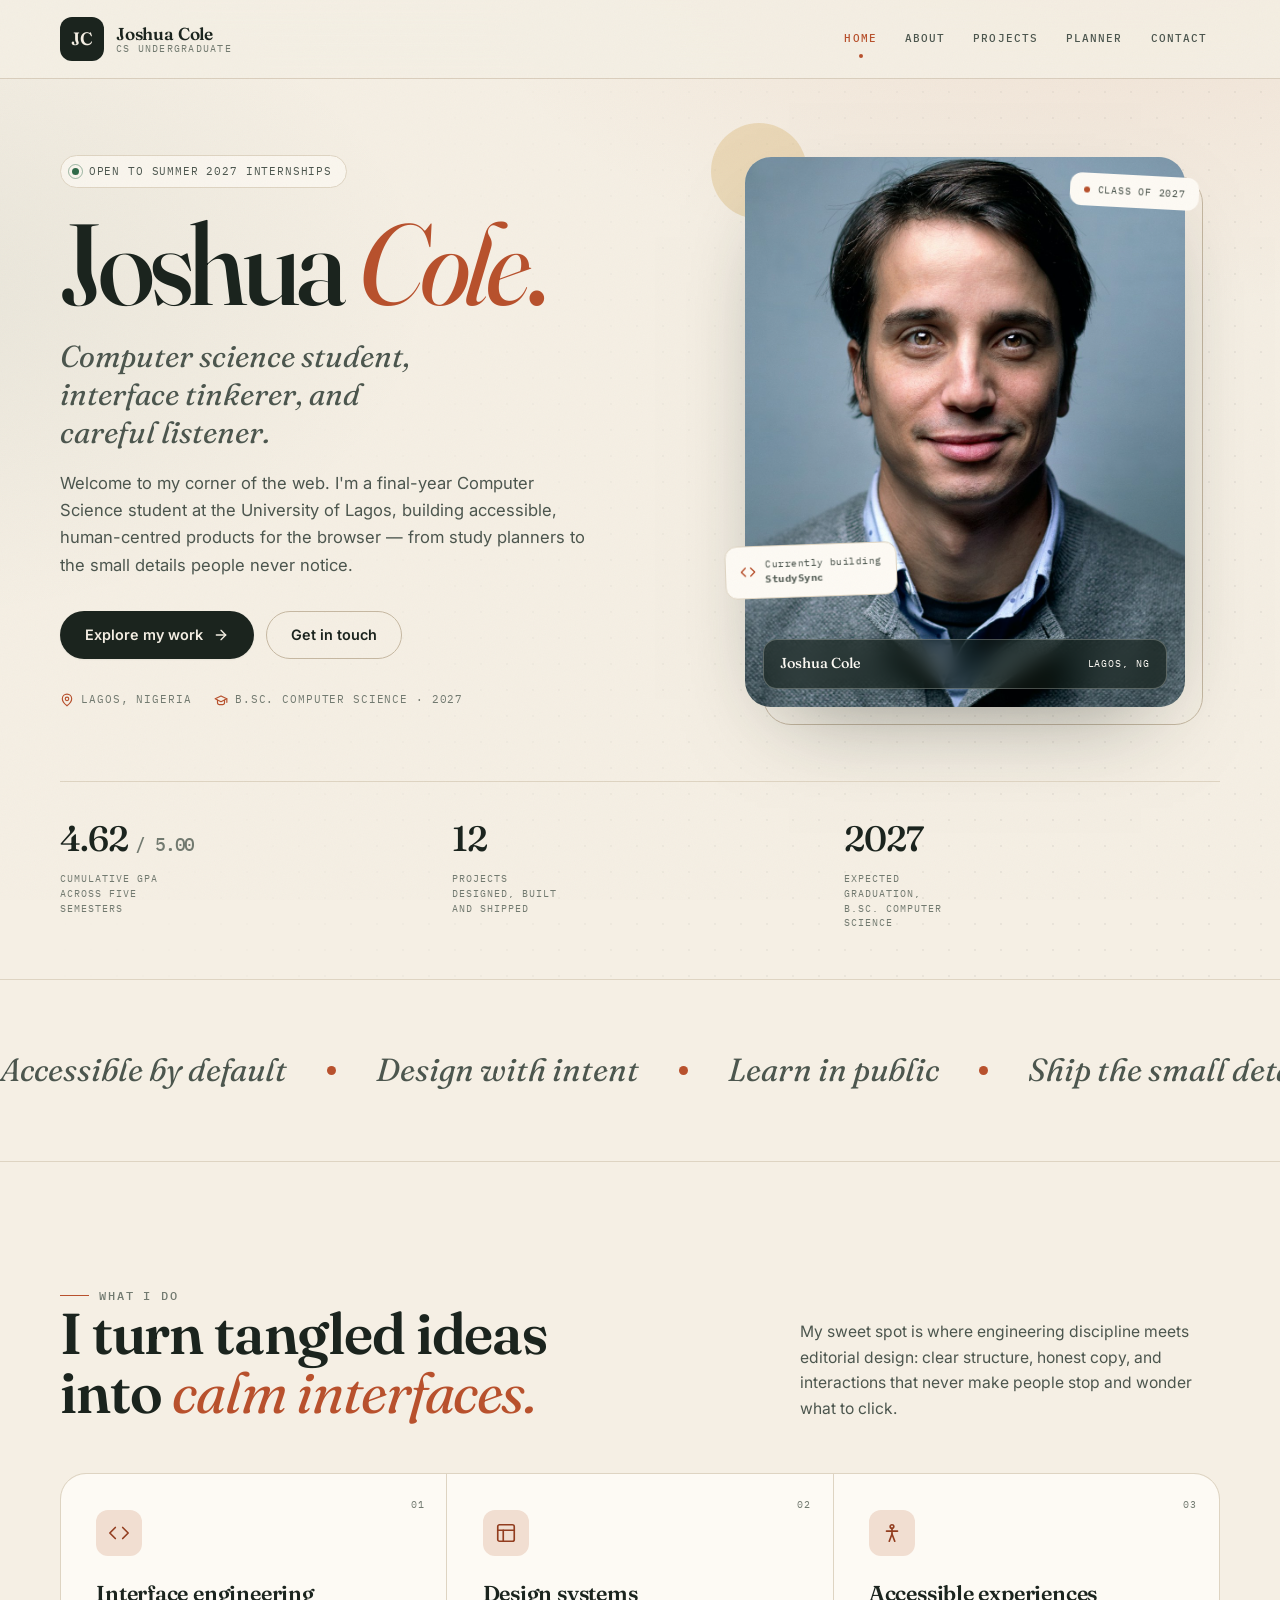
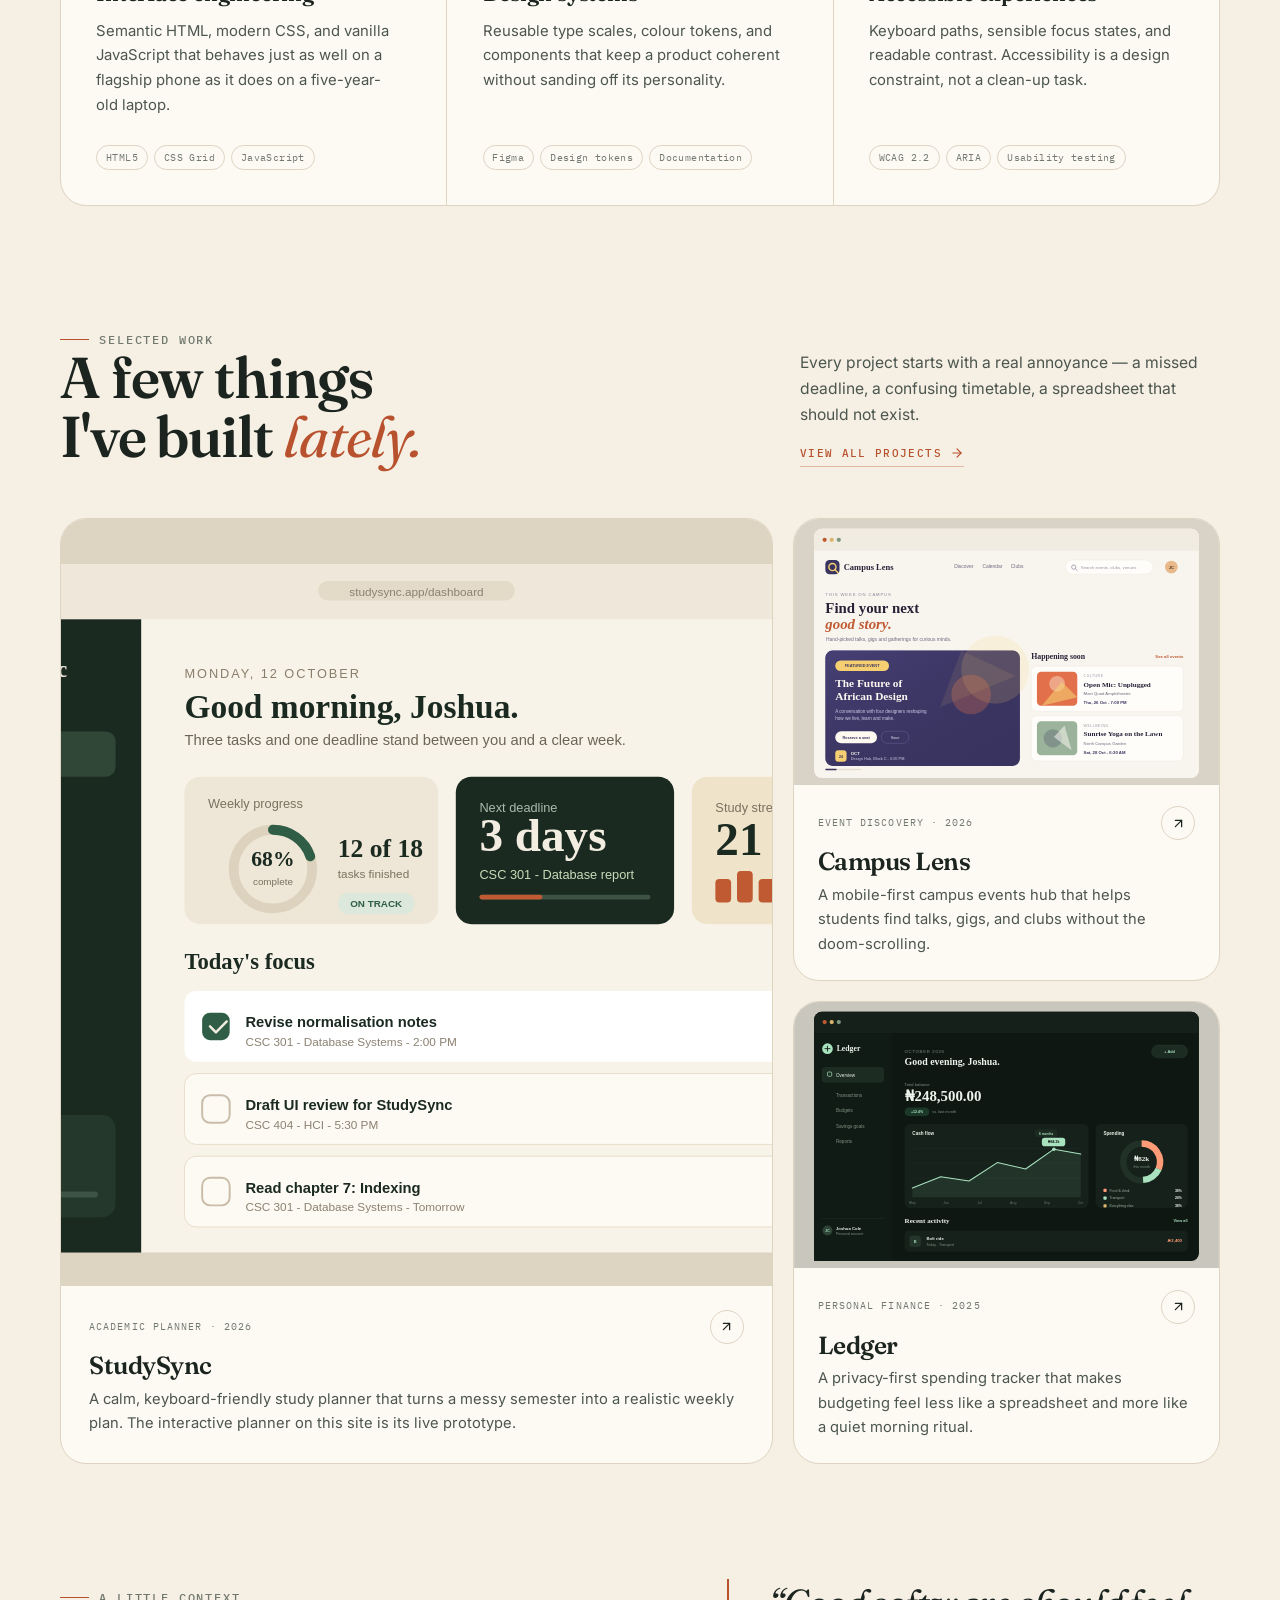
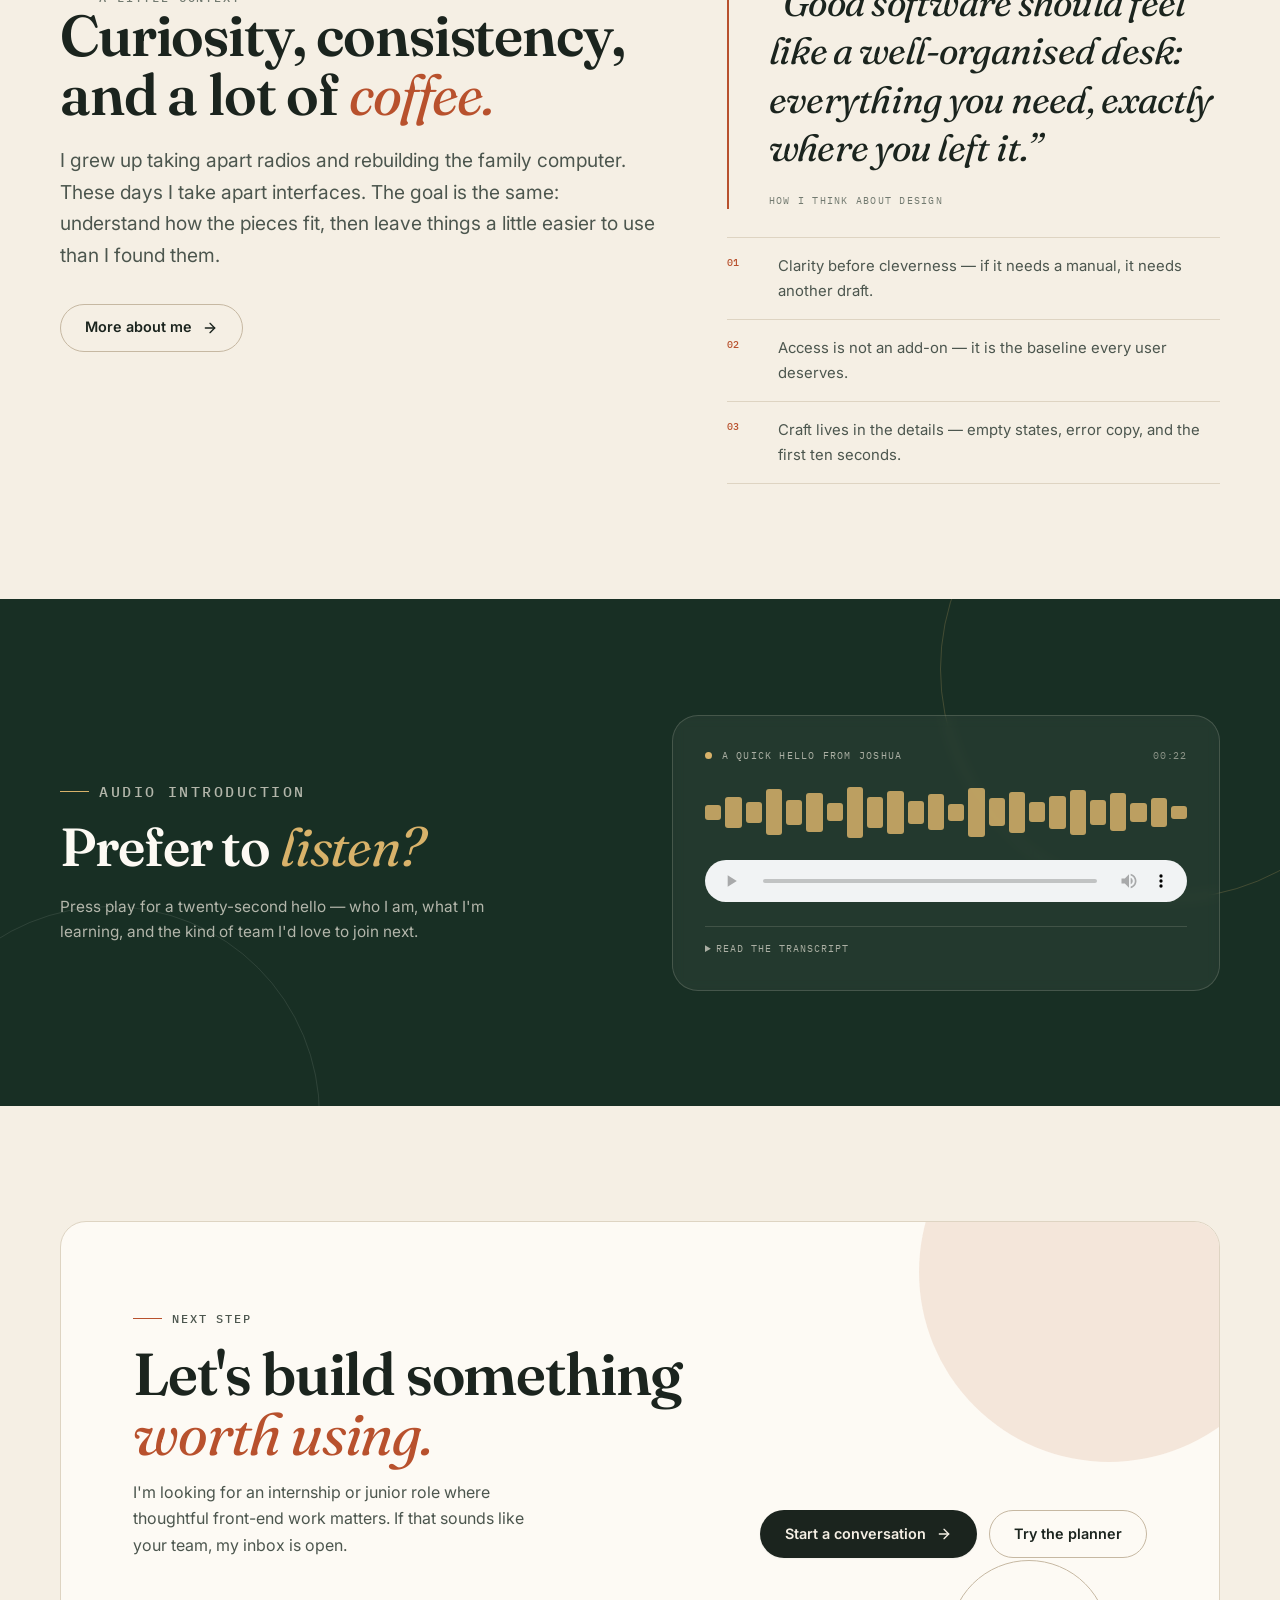
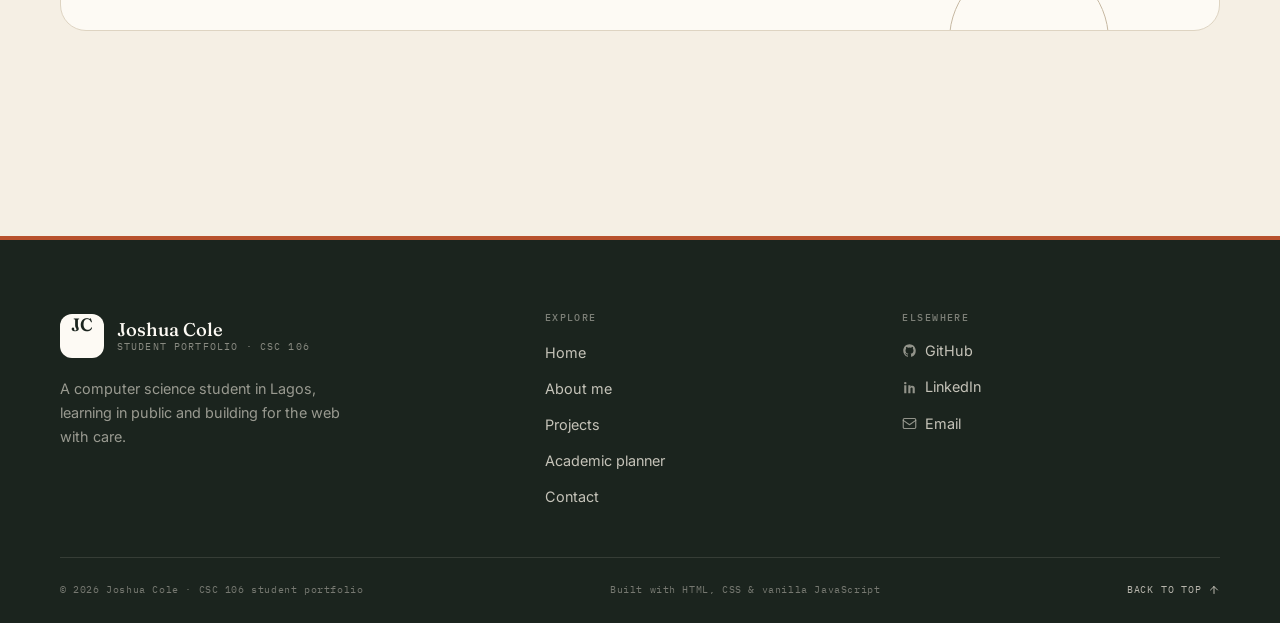
==== commit 60d7b67f: "Escape font URL query separators" ====
--- a/index.html
+++ b/index.html
@@ -12,7 +12,7 @@
   <link rel="icon" href="assets/favicon.svg" type="image/svg+xml">
   <link rel="preconnect" href="https://fonts.googleapis.com">
   <link rel="preconnect" href="https://fonts.gstatic.com" crossorigin>
-  <link href="https://fonts.googleapis.com/css2?family=Fraunces:ital,opsz,wght@0,9..144,400..700;1,9..144,400..700&family=IBM+Plex+Mono:wght@400;500&family=Inter:wght@400..700&display=swap" rel="stylesheet">
+  <link href="https://fonts.googleapis.com/css2?family=Fraunces:ital,opsz,wght@0,9..144,400..700;1,9..144,400..700&amp;family=IBM+Plex+Mono:wght@400;500&amp;family=Inter:wght@400..700&amp;display=swap" rel="stylesheet">
   <link rel="stylesheet" href="css/styles.css">
   <script src="js/main.js" defer></script>
 </head>
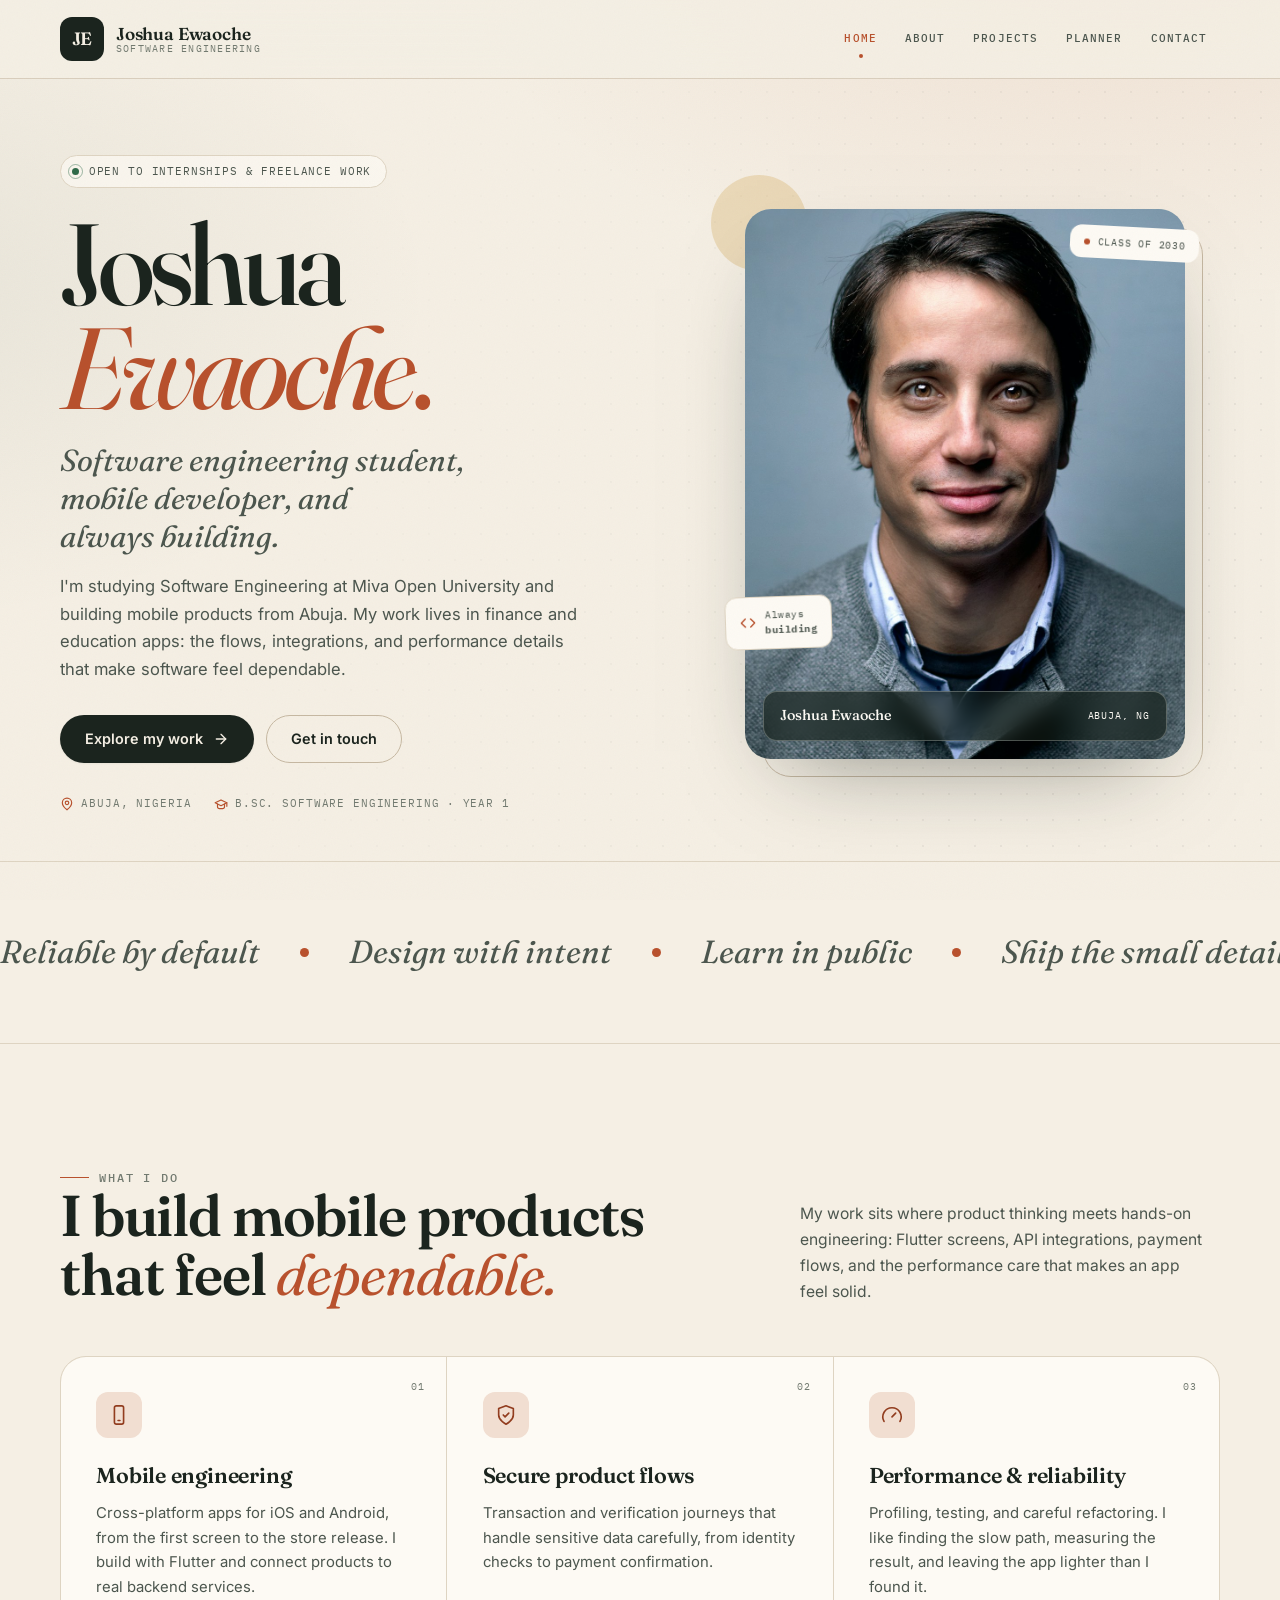
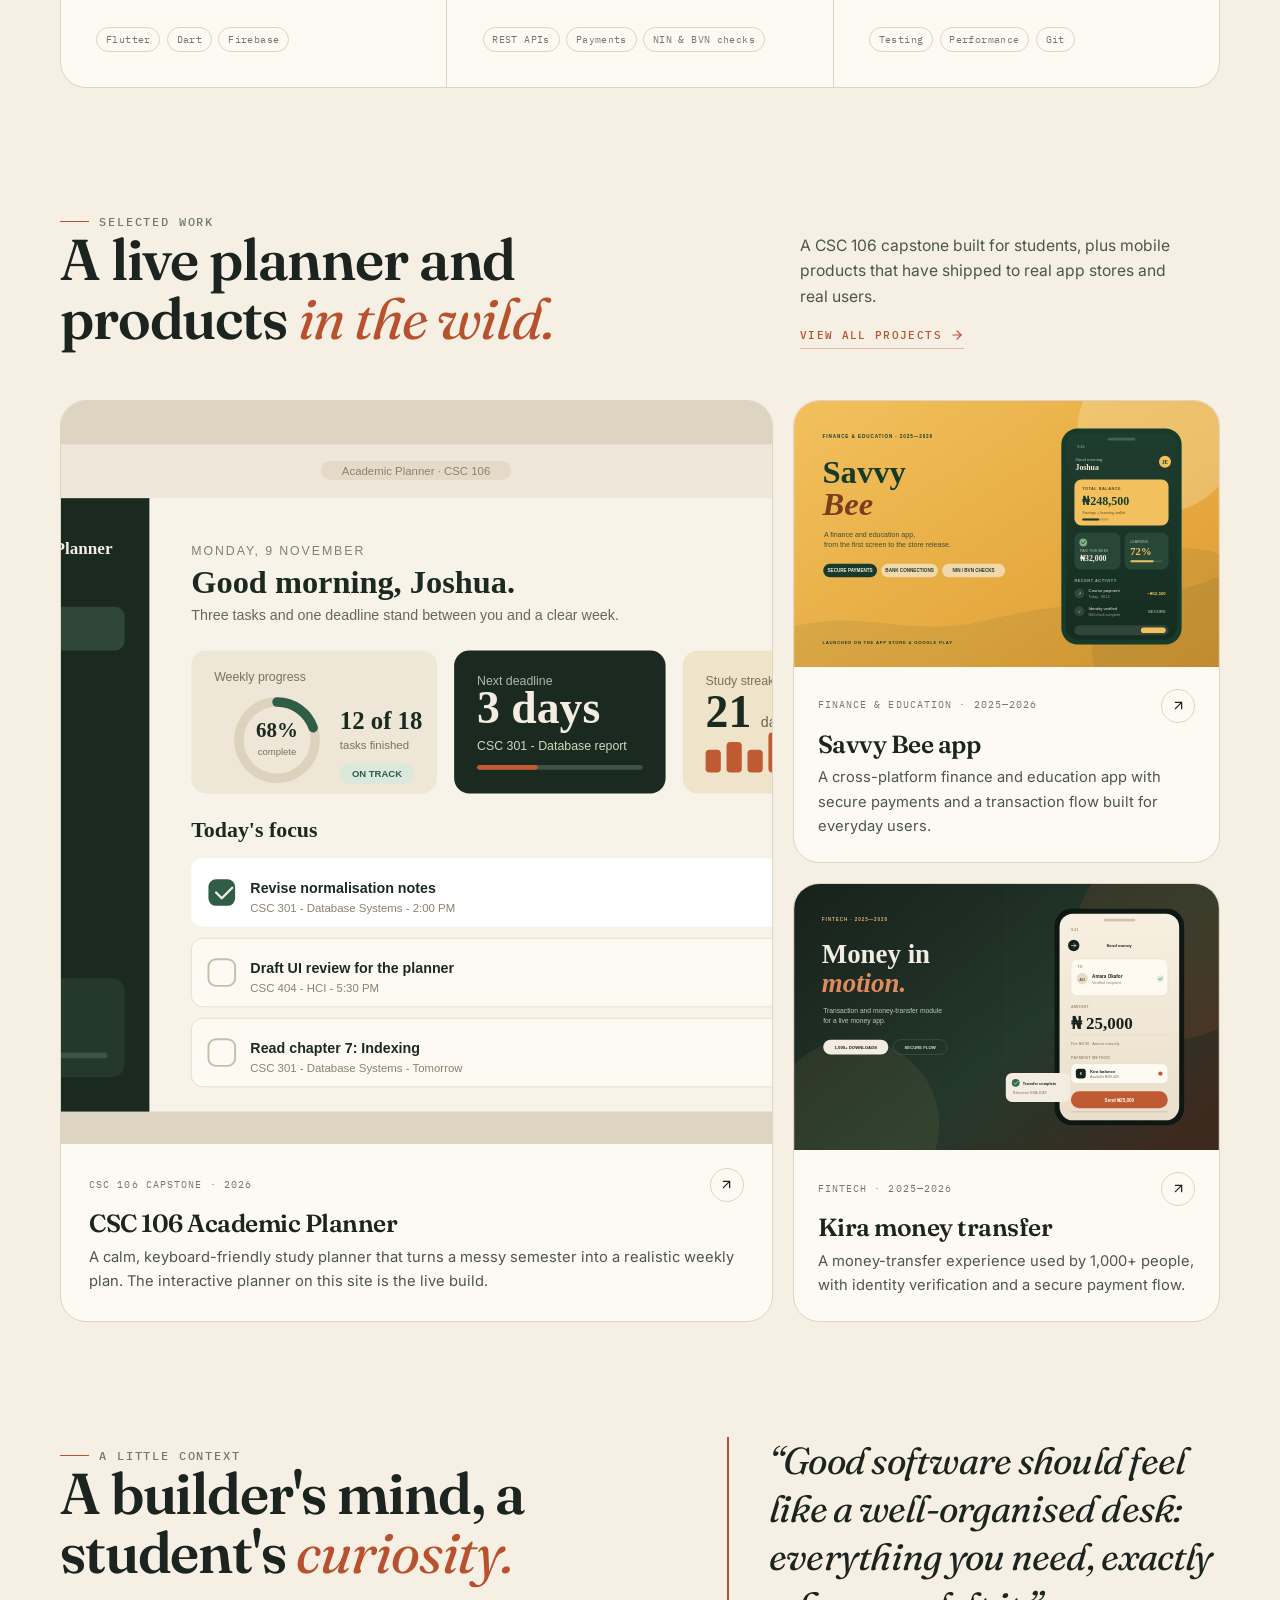
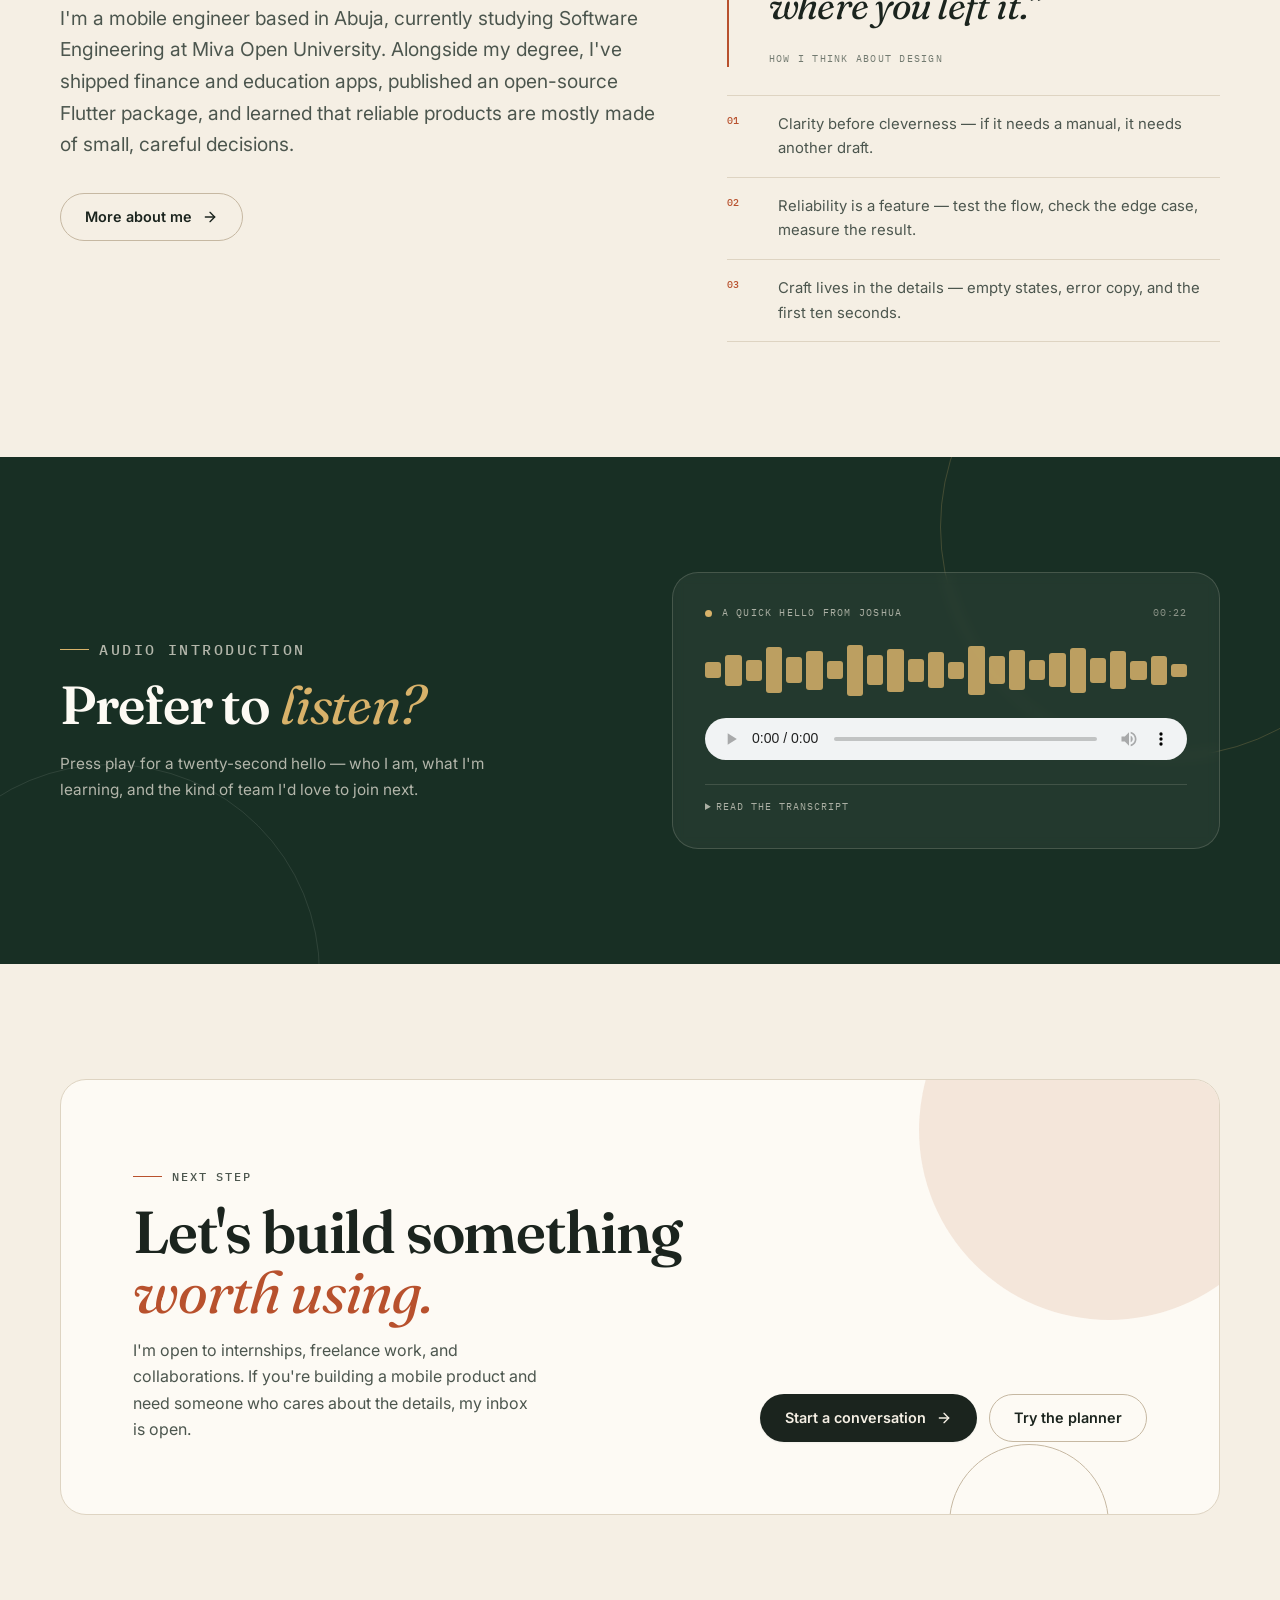
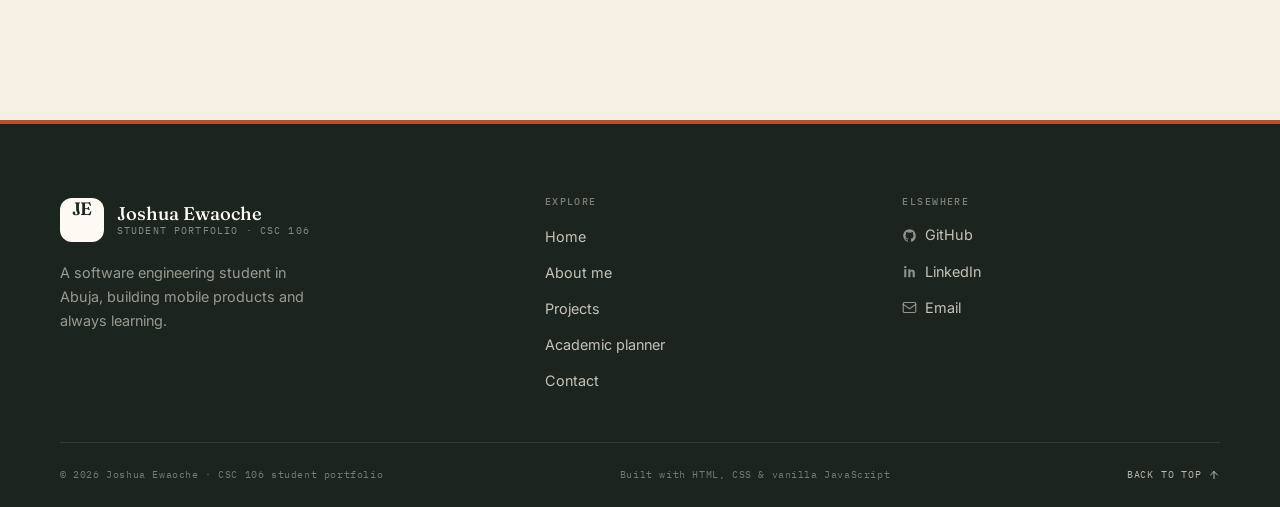
==== commit cbe2030d: "Update portfolio with verified profile and projects" ====
--- a/index.html
+++ b/index.html
@@ -3,12 +3,12 @@
 <head>
   <meta charset="UTF-8">
   <meta name="viewport" content="width=device-width, initial-scale=1">
-  <meta name="description" content="Joshua Cole is a final-year computer science student in Lagos building accessible, human-centred web experiences. Explore his projects, skills, and academic planner.">
+  <meta name="description" content="Joshua Ewaoche is a Software Engineering student at Miva Open University and a mobile engineer in Abuja. Explore his projects, experience, and academic planner.">
   <meta name="theme-color" content="#f5efe4">
-  <meta property="og:title" content="Joshua Cole — Student Portfolio">
-  <meta property="og:description" content="Computer science student, interface tinkerer, and careful listener. Welcome to my corner of the web.">
+  <meta property="og:title" content="Joshua Ewaoche — Student Portfolio">
+  <meta property="og:description" content="Software engineering student, mobile developer, and always building.">
   <meta property="og:type" content="website">
-  <title>Joshua Cole — Student Portfolio</title>
+  <title>Joshua Ewaoche — Student Portfolio</title>
   <link rel="icon" href="assets/favicon.svg" type="image/svg+xml">
   <link rel="preconnect" href="https://fonts.googleapis.com">
   <link rel="preconnect" href="https://fonts.gstatic.com" crossorigin>
@@ -16,16 +16,16 @@
   <link rel="stylesheet" href="css/styles.css">
   <script src="js/main.js" defer></script>
 </head>
-<body>
+<body data-student-start="2026-05-01" data-program-years="4">
   <a class="skip-link" href="#main">Skip to main content</a>
 
   <header class="site-header">
     <div class="container header-inner">
-      <a class="brand" href="index.html" aria-label="Joshua Cole — home">
-        <span class="brand-mark" aria-hidden="true">JC</span>
+      <a class="brand" href="index.html" aria-label="Joshua Ewaoche — home">
+        <span class="brand-mark" aria-hidden="true">JE</span>
         <span class="brand-text">
-          <strong>Joshua Cole</strong>
-          <span>CS Undergraduate</span>
+          <strong>Joshua Ewaoche</strong>
+          <span>Software Engineering</span>
         </span>
       </a>
       <button class="nav-toggle" type="button" aria-expanded="false" aria-controls="primary-nav" aria-label="Open navigation menu">
@@ -50,10 +50,10 @@
       <div class="container">
         <div class="hero-grid">
           <div class="hero-copy">
-            <p class="hero-status"><span class="status-dot" aria-hidden="true"></span> Open to Summer 2027 internships</p>
-            <h1 class="hero-title" id="hero-title">Joshua <em>Cole</em><span class="title-dot">.</span></h1>
-            <p class="hero-tagline">Computer science student, interface tinkerer, and careful listener.</p>
-            <p class="hero-lede">Welcome to my corner of the web. I'm a final-year Computer Science student at the University of Lagos, building accessible, human-centred products for the browser — from study planners to the small details people never notice.</p>
+            <p class="hero-status"><span class="status-dot" aria-hidden="true"></span> Open to internships &amp; freelance work</p>
+            <h1 class="hero-title" id="hero-title">Joshua <em>Ewaoche</em><span class="title-dot">.</span></h1>
+            <p class="hero-tagline">Software engineering student, mobile developer, and always building.</p>
+            <p class="hero-lede">I'm studying Software Engineering at Miva Open University and building mobile products from Abuja. My work lives in finance and education apps: the flows, integrations, and performance details that make software feel dependable.</p>
             <div class="hero-actions">
               <a class="btn btn--primary" href="projects.html">
                 Explore my work
@@ -64,43 +64,28 @@
             <p class="hero-meta">
               <span>
                 <svg xmlns="http://www.w3.org/2000/svg" width="14" height="14" viewBox="0 0 24 24" fill="none" stroke="currentColor" stroke-width="2" stroke-linecap="round" stroke-linejoin="round" aria-hidden="true"><path d="M20 10c0 6-8 12-8 12s-8-6-8-12a8 8 0 1 1 16 0Z"/><circle cx="12" cy="10" r="3"/></svg>
-                Lagos, Nigeria
+                Abuja, Nigeria
               </span>
               <span>
                 <svg xmlns="http://www.w3.org/2000/svg" width="14" height="14" viewBox="0 0 24 24" fill="none" stroke="currentColor" stroke-width="2" stroke-linecap="round" stroke-linejoin="round" aria-hidden="true"><path d="M22 10 12 5 2 10l10 5 10-5Z"/><path d="M6 12v5c0 1.7 2.7 3 6 3s6-1.3 6-3v-5"/><path d="M22 10v6"/></svg>
-                B.Sc. Computer Science · 2027
+                B.Sc. Software Engineering · <span data-student-level>Year 1</span>
               </span>
             </p>
           </div>
 
           <div class="portrait">
-            <span class="portrait-badge">Class of 2027</span>
+            <span class="portrait-badge" data-graduation-class>Class of 2030</span>
             <div class="portrait-frame">
-              <img src="assets/portrait.jpg" alt="Portrait of Joshua Cole wearing a grey sweater against a soft blue background" width="1000" height="1500" fetchpriority="high">
+              <img src="assets/portrait.jpg" alt="Temporary portrait placeholder for Joshua Ewaoche" width="1000" height="1500" fetchpriority="high">
               <div class="portrait-caption">
-                <strong>Joshua Cole</strong>
-                <span>Lagos, NG</span>
+                <strong>Joshua Ewaoche</strong>
+                <span>Abuja, NG</span>
               </div>
             </div>
             <div class="portrait-note">
               <svg xmlns="http://www.w3.org/2000/svg" width="16" height="16" viewBox="0 0 24 24" fill="none" stroke="currentColor" stroke-width="2" stroke-linecap="round" stroke-linejoin="round" aria-hidden="true"><polyline points="16 18 22 12 16 6"/><polyline points="8 6 2 12 8 18"/></svg>
-              <span>Currently building<br><strong>StudySync</strong></span>
-            </div>
-          </div>
-        </div>
-
-        <div class="hero-stats">
-          <div class="stat">
-            <span class="stat-value">4.62 <span style="font-size:0.5em;font-family:var(--font-mono);color:var(--ink-muted)">/ 5.00</span></span>
-            <span class="stat-label">Cumulative GPA across five semesters</span>
-          </div>
-          <div class="stat">
-            <span class="stat-value">12</span>
-            <span class="stat-label">Projects designed, built and shipped</span>
-          </div>
-          <div class="stat">
-            <span class="stat-value">2027</span>
-            <span class="stat-label">Expected graduation, B.Sc. Computer Science</span>
+              <span>Always<br><strong>building</strong></span>
+            </div>
           </div>
         </div>
       </div>
@@ -109,14 +94,14 @@
     <div class="statement" aria-hidden="true">
       <div class="statement-inner">
         <div class="statement-track">
-          <span>Accessible by default</span><i></i>
+          <span>Reliable by default</span><i></i>
           <span>Design with intent</span><i></i>
           <span>Learn in public</span><i></i>
           <span>Ship the small details</span><i></i>
           <span>Curiosity over comfort</span><i></i>
         </div>
         <div class="statement-track">
-          <span>Accessible by default</span><i></i>
+          <span>Reliable by default</span><i></i>
           <span>Design with intent</span><i></i>
           <span>Learn in public</span><i></i>
           <span>Ship the small details</span><i></i>
@@ -130,51 +115,51 @@
         <div class="section-head section-head--split">
           <div>
             <p class="eyebrow">What I do</p>
-            <h2 class="section-title" id="focus-title">I turn tangled ideas into <em>calm interfaces.</em></h2>
-          </div>
-          <p class="section-head__side">My sweet spot is where engineering discipline meets editorial design: clear structure, honest copy, and interactions that never make people stop and wonder what to click.</p>
+            <h2 class="section-title" id="focus-title">I build mobile products that feel <em>dependable.</em></h2>
+          </div>
+          <p class="section-head__side">My work sits where product thinking meets hands-on engineering: Flutter screens, API integrations, payment flows, and the performance care that makes an app feel solid.</p>
         </div>
 
         <div class="services-grid">
           <article class="service-card">
             <span class="service-num" aria-hidden="true">01</span>
             <span class="service-icon" aria-hidden="true">
-              <svg xmlns="http://www.w3.org/2000/svg" width="22" height="22" viewBox="0 0 24 24" fill="none" stroke="currentColor" stroke-width="1.8" stroke-linecap="round" stroke-linejoin="round"><polyline points="16 18 22 12 16 6"/><polyline points="8 6 2 12 8 18"/></svg>
+              <svg xmlns="http://www.w3.org/2000/svg" width="22" height="22" viewBox="0 0 24 24" fill="none" stroke="currentColor" stroke-width="1.8" stroke-linecap="round" stroke-linejoin="round"><rect x="7" y="2" width="10" height="20" rx="2"/><path d="M11 18h2"/></svg>
             </span>
-            <h3>Interface engineering</h3>
-            <p>Semantic HTML, modern CSS, and vanilla JavaScript that behaves just as well on a flagship phone as it does on a five-year-old laptop.</p>
+            <h3>Mobile engineering</h3>
+            <p>Cross-platform apps for iOS and Android, from the first screen to the store release. I build with Flutter and connect products to real backend services.</p>
             <ul>
-              <li>HTML5</li>
-              <li>CSS Grid</li>
-              <li>JavaScript</li>
+              <li>Flutter</li>
+              <li>Dart</li>
+              <li>Firebase</li>
             </ul>
           </article>
 
           <article class="service-card">
             <span class="service-num" aria-hidden="true">02</span>
             <span class="service-icon" aria-hidden="true">
-              <svg xmlns="http://www.w3.org/2000/svg" width="22" height="22" viewBox="0 0 24 24" fill="none" stroke="currentColor" stroke-width="1.8" stroke-linecap="round" stroke-linejoin="round"><rect x="3" y="3" width="18" height="18" rx="2"/><path d="M3 9h18"/><path d="M9 21V9"/></svg>
+              <svg xmlns="http://www.w3.org/2000/svg" width="22" height="22" viewBox="0 0 24 24" fill="none" stroke="currentColor" stroke-width="1.8" stroke-linecap="round" stroke-linejoin="round"><path d="M12 22s8-4 8-10V5l-8-3-8 3v7c0 6 8 10 8 10Z"/><path d="m9 12 2 2 4-4"/></svg>
             </span>
-            <h3>Design systems</h3>
-            <p>Reusable type scales, colour tokens, and components that keep a product coherent without sanding off its personality.</p>
+            <h3>Secure product flows</h3>
+            <p>Transaction and verification journeys that handle sensitive data carefully, from identity checks to payment confirmation.</p>
             <ul>
-              <li>Figma</li>
-              <li>Design tokens</li>
-              <li>Documentation</li>
+              <li>REST APIs</li>
+              <li>Payments</li>
+              <li>NIN &amp; BVN checks</li>
             </ul>
           </article>
 
           <article class="service-card">
             <span class="service-num" aria-hidden="true">03</span>
             <span class="service-icon" aria-hidden="true">
-              <svg xmlns="http://www.w3.org/2000/svg" width="22" height="22" viewBox="0 0 24 24" fill="none" stroke="currentColor" stroke-width="1.8" stroke-linecap="round" stroke-linejoin="round"><circle cx="12" cy="5" r="2"/><path d="M12 7v6"/><path d="m9 21 3-8 3 8"/><path d="M6 10h12"/></svg>
+              <svg xmlns="http://www.w3.org/2000/svg" width="22" height="22" viewBox="0 0 24 24" fill="none" stroke="currentColor" stroke-width="1.8" stroke-linecap="round" stroke-linejoin="round"><path d="M12 14l4-4"/><path d="M3.3 19a10 10 0 1 1 17.4 0"/></svg>
             </span>
-            <h3>Accessible experiences</h3>
-            <p>Keyboard paths, sensible focus states, and readable contrast. Accessibility is a design constraint, not a clean-up task.</p>
+            <h3>Performance &amp; reliability</h3>
+            <p>Profiling, testing, and careful refactoring. I like finding the slow path, measuring the result, and leaving the app lighter than I found it.</p>
             <ul>
-              <li>WCAG 2.2</li>
-              <li>ARIA</li>
-              <li>Usability testing</li>
+              <li>Testing</li>
+              <li>Performance</li>
+              <li>Git</li>
             </ul>
           </article>
         </div>
@@ -186,10 +171,10 @@
         <div class="section-head section-head--split">
           <div>
             <p class="eyebrow">Selected work</p>
-            <h2 class="section-title" id="work-title">A few things I've built <em>lately.</em></h2>
+            <h2 class="section-title" id="work-title">A live planner and products <em>in the wild.</em></h2>
           </div>
           <div class="section-head__side">
-            <p>Every project starts with a real annoyance — a missed deadline, a confusing timetable, a spreadsheet that should not exist.</p>
+            <p>A CSC 106 capstone built for students, plus mobile products that have shipped to real app stores and real users.</p>
             <a class="section-link" href="projects.html">
               View all projects
               <svg xmlns="http://www.w3.org/2000/svg" width="14" height="14" viewBox="0 0 24 24" fill="none" stroke="currentColor" stroke-width="2" stroke-linecap="round" stroke-linejoin="round" aria-hidden="true"><path d="M5 12h14"/><path d="m12 5 7 7-7 7"/></svg>
@@ -200,53 +185,53 @@
         <div class="work-preview">
           <article class="work-card work-card--wide">
             <div class="work-card-media">
-              <img src="assets/project-studysync.svg" alt="StudySync dashboard with a weekly progress ring and a list of academic tasks" width="1200" height="780" loading="lazy">
+              <img src="assets/project-planner.svg" alt="CSC 106 Academic Planner dashboard with a weekly progress ring and a list of academic tasks" width="1200" height="780" loading="lazy">
             </div>
             <div class="work-card-body">
               <div class="work-card-meta">
-                <span>Academic planner · 2026</span>
+                <span>CSC 106 capstone · 2026</span>
                 <span class="work-card-arrow" aria-hidden="true">
                   <svg xmlns="http://www.w3.org/2000/svg" width="15" height="15" viewBox="0 0 24 24" fill="none" stroke="currentColor" stroke-width="2" stroke-linecap="round" stroke-linejoin="round"><path d="M7 17 17 7"/><path d="M7 7h10v10"/></svg>
                 </span>
               </div>
-              <h3>StudySync</h3>
-              <p>A calm, keyboard-friendly study planner that turns a messy semester into a realistic weekly plan. The interactive planner on this site is its live prototype.</p>
-            </div>
-            <a class="work-card-link" href="projects.html#studysync" aria-label="View the StudySync project"></a>
+              <h3>CSC 106 Academic Planner</h3>
+              <p>A calm, keyboard-friendly study planner that turns a messy semester into a realistic weekly plan. The interactive planner on this site is the live build.</p>
+            </div>
+            <a class="work-card-link" href="projects.html#planner" aria-label="View the CSC 106 Academic Planner project"></a>
           </article>
 
           <article class="work-card">
             <div class="work-card-media">
-              <img src="assets/project-campus.svg" alt="Campus Lens event discovery page with a featured purple event card and upcoming events" width="1200" height="780" loading="lazy">
+              <img src="assets/project-savvybee.svg" alt="Concept visual for the Savvy Bee finance and education app" width="1200" height="780" loading="lazy">
             </div>
             <div class="work-card-body">
               <div class="work-card-meta">
-                <span>Event discovery · 2026</span>
+                <span>Finance &amp; education · 2025—2026</span>
                 <span class="work-card-arrow" aria-hidden="true">
                   <svg xmlns="http://www.w3.org/2000/svg" width="15" height="15" viewBox="0 0 24 24" fill="none" stroke="currentColor" stroke-width="2" stroke-linecap="round" stroke-linejoin="round"><path d="M7 17 17 7"/><path d="M7 7h10v10"/></svg>
                 </span>
               </div>
-              <h3>Campus Lens</h3>
-              <p>A mobile-first campus events hub that helps students find talks, gigs, and clubs without the doom-scrolling.</p>
-            </div>
-            <a class="work-card-link" href="projects.html#campus-lens" aria-label="View the Campus Lens project"></a>
+              <h3>Savvy Bee app</h3>
+              <p>A cross-platform finance and education app with secure payments and a transaction flow built for everyday users.</p>
+            </div>
+            <a class="work-card-link" href="projects.html#savvy-bee" aria-label="View the Savvy Bee project"></a>
           </article>
 
           <article class="work-card">
             <div class="work-card-media">
-              <img src="assets/project-ledger.svg" alt="Ledger finance dashboard showing a balance, cash flow chart, and spending categories" width="1200" height="780" loading="lazy">
+              <img src="assets/project-kira.svg" alt="Concept visual for the Kira AI money-transfer experience" width="1200" height="780" loading="lazy">
             </div>
             <div class="work-card-body">
               <div class="work-card-meta">
-                <span>Personal finance · 2025</span>
+                <span>Fintech · 2025—2026</span>
                 <span class="work-card-arrow" aria-hidden="true">
                   <svg xmlns="http://www.w3.org/2000/svg" width="15" height="15" viewBox="0 0 24 24" fill="none" stroke="currentColor" stroke-width="2" stroke-linecap="round" stroke-linejoin="round"><path d="M7 17 17 7"/><path d="M7 7h10v10"/></svg>
                 </span>
               </div>
-              <h3>Ledger</h3>
-              <p>A privacy-first spending tracker that makes budgeting feel less like a spreadsheet and more like a quiet morning ritual.</p>
-            </div>
-            <a class="work-card-link" href="projects.html#ledger" aria-label="View the Ledger project"></a>
+              <h3>Kira money transfer</h3>
+              <p>A money-transfer experience used by 1,000+ people, with identity verification and a secure payment flow.</p>
+            </div>
+            <a class="work-card-link" href="projects.html#kira" aria-label="View the Kira AI project"></a>
           </article>
         </div>
       </div>
@@ -256,8 +241,8 @@
       <div class="container about-preview">
         <div>
           <p class="eyebrow">A little context</p>
-          <h2 class="section-title" id="about-preview-title">Curiosity, consistency, and a lot of <em>coffee.</em></h2>
-          <p class="lede" style="margin-top: 1.25rem;">I grew up taking apart radios and rebuilding the family computer. These days I take apart interfaces. The goal is the same: understand how the pieces fit, then leave things a little easier to use than I found them.</p>
+          <h2 class="section-title" id="about-preview-title">A builder's mind, a student's <em>curiosity.</em></h2>
+          <p class="lede" style="margin-top: 1.25rem;">I'm a mobile engineer based in Abuja, currently studying Software Engineering at Miva Open University. Alongside my degree, I've shipped finance and education apps, published an open-source Flutter package, and learned that reliable products are mostly made of small, careful decisions.</p>
           <div class="hero-actions">
             <a class="btn btn--outline" href="about.html">
               More about me
@@ -272,7 +257,7 @@
           </figure>
           <ul class="values-list">
             <li><b>01</b><span>Clarity before cleverness — if it needs a manual, it needs another draft.</span></li>
-            <li><b>02</b><span>Access is not an add-on — it is the baseline every user deserves.</span></li>
+            <li><b>02</b><span>Reliability is a feature — test the flow, check the edge case, measure the result.</span></li>
             <li><b>03</b><span>Craft lives in the details — empty states, error copy, and the first ten seconds.</span></li>
           </ul>
         </div>
@@ -299,7 +284,7 @@
           </audio>
           <details class="transcript">
             <summary>Read the transcript</summary>
-            <p>Hi, I'm Joshua Cole, a final-year computer science student at the University of Lagos. I care about building thoughtful, accessible experiences for the web. Right now, I'm looking for a front-end engineering internship where I can learn from people who sweat the details. Thanks for stopping by. I hope you enjoy exploring my work.</p>
+            <p>Hi, I'm Joshua Ewaoche, a Software Engineering student at Miva Open University and a mobile developer based in Abuja. I build finance and education apps with Flutter, Firebase, and REST APIs, and I care about making the details feel dependable. Right now, I'm looking for an internship or junior role where I can keep learning from a thoughtful team. Thanks for stopping by.</p>
           </details>
         </div>
       </div>
@@ -312,7 +297,7 @@
             <div>
               <p class="eyebrow">Next step</p>
               <h2 id="cta-title" style="margin-top: 1rem;">Let's build something <em>worth using.</em></h2>
-              <p>I'm looking for an internship or junior role where thoughtful front-end work matters. If that sounds like your team, my inbox is open.</p>
+              <p>I'm open to internships, freelance work, and collaborations. If you're building a mobile product and need someone who cares about the details, my inbox is open.</p>
             </div>
             <div class="cta-actions">
               <a class="btn btn--primary" href="contact.html">
@@ -332,13 +317,13 @@
       <div class="footer-grid">
         <div>
           <a class="footer-brand" href="index.html">
-            <span class="brand-mark" aria-hidden="true">JC</span>
+            <span class="brand-mark" aria-hidden="true">JE</span>
             <span>
-              <strong>Joshua Cole</strong>
+              <strong>Joshua Ewaoche</strong>
               <small>Student portfolio · CSC 106</small>
             </span>
           </a>
-          <p class="footer-blurb">A computer science student in Lagos, learning in public and building for the web with care.</p>
+          <p class="footer-blurb">A software engineering student in Abuja, building mobile products and always learning.</p>
         </div>
         <nav class="footer-nav" aria-label="Footer">
           <h3 class="footer-heading">Explore</h3>
@@ -354,19 +339,19 @@
           <h3 class="footer-heading">Elsewhere</h3>
           <ul>
             <li>
-              <a href="https://github.com/joshuacole-dev" target="_blank" rel="noopener noreferrer">
+              <a href="https://github.com/joshuacreator" target="_blank" rel="noopener noreferrer">
                 <svg xmlns="http://www.w3.org/2000/svg" width="15" height="15" viewBox="0 0 24 24" fill="currentColor" aria-hidden="true"><path d="M12 2C6.48 2 2 6.58 2 12.26c0 4.55 2.87 8.4 6.84 9.76.5.1.68-.22.68-.49 0-.24-.01-.87-.01-1.7-2.78.62-3.37-1.37-3.37-1.37-.45-1.18-1.11-1.5-1.11-1.5-.91-.63.07-.62.07-.62 1 .07 1.53 1.06 1.53 1.06.9 1.57 2.36 1.12 2.94.86.09-.67.35-1.12.63-1.38-2.22-.26-4.56-1.14-4.56-5.07 0-1.12.39-2.03 1.03-2.75-.1-.26-.45-1.3.1-2.71 0 0 .84-.28 2.75 1.05a9.4 9.4 0 0 1 5 0c1.91-1.33 2.75-1.05 2.75-1.05.55 1.41.2 2.45.1 2.71.64.72 1.03 1.63 1.03 2.75 0 3.94-2.34 4.8-4.57 5.06.36.32.68.94.68 1.9 0 1.37-.01 2.48-.01 2.82 0 .27.18.6.69.49A10.26 10.26 0 0 0 22 12.26C22 6.58 17.52 2 12 2Z"/></svg>
                 GitHub
               </a>
             </li>
             <li>
-              <a href="https://www.linkedin.com/in/joshuacole-dev" target="_blank" rel="noopener noreferrer">
+              <a href="https://www.linkedin.com/in/joshua-ewaoche-249965255" target="_blank" rel="noopener noreferrer">
                 <svg xmlns="http://www.w3.org/2000/svg" width="15" height="15" viewBox="0 0 24 24" fill="currentColor" aria-hidden="true"><path d="M6.94 8.5H3.56V21h3.38V8.5ZM5.25 3a1.97 1.97 0 1 0 0 3.94 1.97 1.97 0 0 0 0-3.94ZM20.44 13.62c0-3.13-1.67-4.59-3.9-4.59-1.8 0-2.6.99-3.05 1.69V8.5H10.1c.04.95 0 12.5 0 12.5h3.39v-6.98c0-.3.02-.61.11-.83.24-.61.8-1.24 1.73-1.24 1.22 0 1.71.93 1.71 2.29V21h3.4v-7.38Z"/></svg>
                 LinkedIn
               </a>
             </li>
             <li>
-              <a href="mailto:hello@joshuacole.dev">
+              <a href="mailto:joshuae0001@gmail.com">
                 <svg xmlns="http://www.w3.org/2000/svg" width="15" height="15" viewBox="0 0 24 24" fill="none" stroke="currentColor" stroke-width="1.8" stroke-linecap="round" stroke-linejoin="round" aria-hidden="true"><rect x="2" y="4" width="20" height="16" rx="2"/><path d="m22 7-10 7L2 7"/></svg>
                 Email
               </a>
@@ -375,7 +360,7 @@
         </div>
       </div>
       <div class="footer-bottom">
-        <span>© <span data-year>2026</span> Joshua Cole · CSC 106 student portfolio</span>
+        <span>© <span data-year>2026</span> Joshua Ewaoche · CSC 106 student portfolio</span>
         <span>Built with HTML, CSS &amp; vanilla JavaScript</span>
         <a class="back-to-top" href="#main">
           Back to top
--- a/css/styles.css
+++ b/css/styles.css
@@ -1,5 +1,5 @@
 /* =========================================================
-   Joshua Cole — Student Portfolio
+   Joshua Ewaoche — Student Portfolio
    Shared stylesheet
    ========================================================= */
 
@@ -1859,6 +1859,12 @@
   color: var(--ink-muted);
 }
 
+.education-table td span span {
+  display: inline;
+  font-size: inherit;
+  color: inherit;
+}
+
 .result-pill,
 .education-table td .result-pill {
   display: inline-block;
@@ -2323,6 +2329,24 @@
 
 .project-card-footer a svg {
   flex: none;
+}
+
+.project-private {
+  font-family: var(--font-mono);
+  font-size: 0.6rem;
+  font-weight: 500;
+  letter-spacing: 0.08em;
+  text-transform: uppercase;
+  color: var(--forest);
+}
+
+.project-note {
+  margin-top: 1.5rem;
+  padding: 1rem 1.25rem;
+  border: 1px dashed var(--line-strong);
+  border-radius: var(--radius-md);
+  font-size: 0.82rem;
+  color: var(--ink-soft);
 }
 
 .process-grid {
@@ -3229,6 +3253,10 @@
     grid-template-columns: 1fr 1fr;
   }
 
+  .hobbies-grid--three .hobby-card:last-child {
+    grid-column: 1 / -1;
+  }
+
   .project-grid {
     grid-template-columns: repeat(2, 1fr);
   }
@@ -3409,6 +3437,14 @@
     grid-column: auto;
   }
 
+  .hobbies-grid--three {
+    grid-template-columns: repeat(3, 1fr);
+  }
+
+  .hobbies-grid--three .hobby-card:last-child {
+    grid-column: auto;
+  }
+
   .project-featured {
     grid-template-columns: minmax(0, 1.08fr) minmax(0, 0.92fr);
   }
@@ -3459,6 +3495,139 @@
 
   .contact-layout {
     grid-template-columns: 0.8fr 1.2fr;
+  }
+}
+
+.skip-link:visited,
+.footer-brand:visited,
+.btn--accent:visited,
+.btn--ghost-light:visited {
+  color: #fdfaf4;
+}
+
+.btn--primary:visited {
+  color: #f5efe4;
+}
+
+.brand:visited,
+.btn--outline:visited,
+.btn--light:visited,
+.contact-channel a:visited {
+  color: #1b241e;
+}
+
+.nav-list a:visited,
+.social-links a:visited,
+.project-card-footer a:visited {
+  color: #4c564e;
+}
+
+.nav-list a[aria-current="page"]:visited,
+.section-link:visited {
+  color: #b8512d;
+}
+
+.footer-nav a:visited,
+.footer-social a:visited {
+  color: rgba(245, 239, 228, 0.78);
+}
+
+.back-to-top:visited {
+  color: rgba(245, 239, 228, 0.72);
+}
+
+.brand:visited:hover,
+.btn--outline:visited:hover,
+.btn--light:visited:hover {
+  color: #1b241e;
+}
+
+.nav-list a:visited:hover,
+.social-links a:visited:hover {
+  color: #1b241e;
+}
+
+.section-link:visited:hover,
+.contact-channel a:visited:hover,
+.project-card-footer a:visited:hover {
+  color: #923d1f;
+}
+
+.footer-nav a:visited:hover,
+.footer-social a:visited:hover,
+.back-to-top:visited:hover {
+  color: #d8b26a;
+}
+
+@media (max-width: 760px) {
+  .table-scroll {
+    overflow: visible;
+  }
+
+  .education-table {
+    display: block;
+    min-width: 0;
+  }
+
+  .education-table caption {
+    display: block;
+    width: 100%;
+    box-sizing: border-box;
+  }
+
+  .education-table thead {
+    display: none;
+  }
+
+  .education-table tbody,
+  .education-table tr,
+  .education-table td {
+    display: block;
+  }
+
+  .education-table tr {
+    padding: 1.15rem 1.25rem 1.25rem;
+    border-bottom: 1px solid var(--line);
+  }
+
+  .education-table tbody tr:last-child {
+    border-bottom: 0;
+  }
+
+  .education-table td {
+    padding: 0;
+    border: 0;
+  }
+
+  .education-table td + td {
+    margin-top: 0.8rem;
+  }
+
+  .education-table td::before {
+    display: block;
+    margin-bottom: 0.25rem;
+    font-family: var(--font-mono);
+    font-size: 0.56rem;
+    font-weight: 500;
+    letter-spacing: 0.1em;
+    text-transform: uppercase;
+    color: var(--ink-muted);
+  }
+
+  .education-table td:nth-child(1)::before {
+    content: "Qualification";
+  }
+
+  .education-table td:nth-child(2)::before {
+    content: "Institution";
+  }
+
+  .education-table td:nth-child(3)::before {
+    content: "Period";
+  }
+
+  .education-table td:nth-child(4)::before {
+    content: "Result";
   }
 }
 
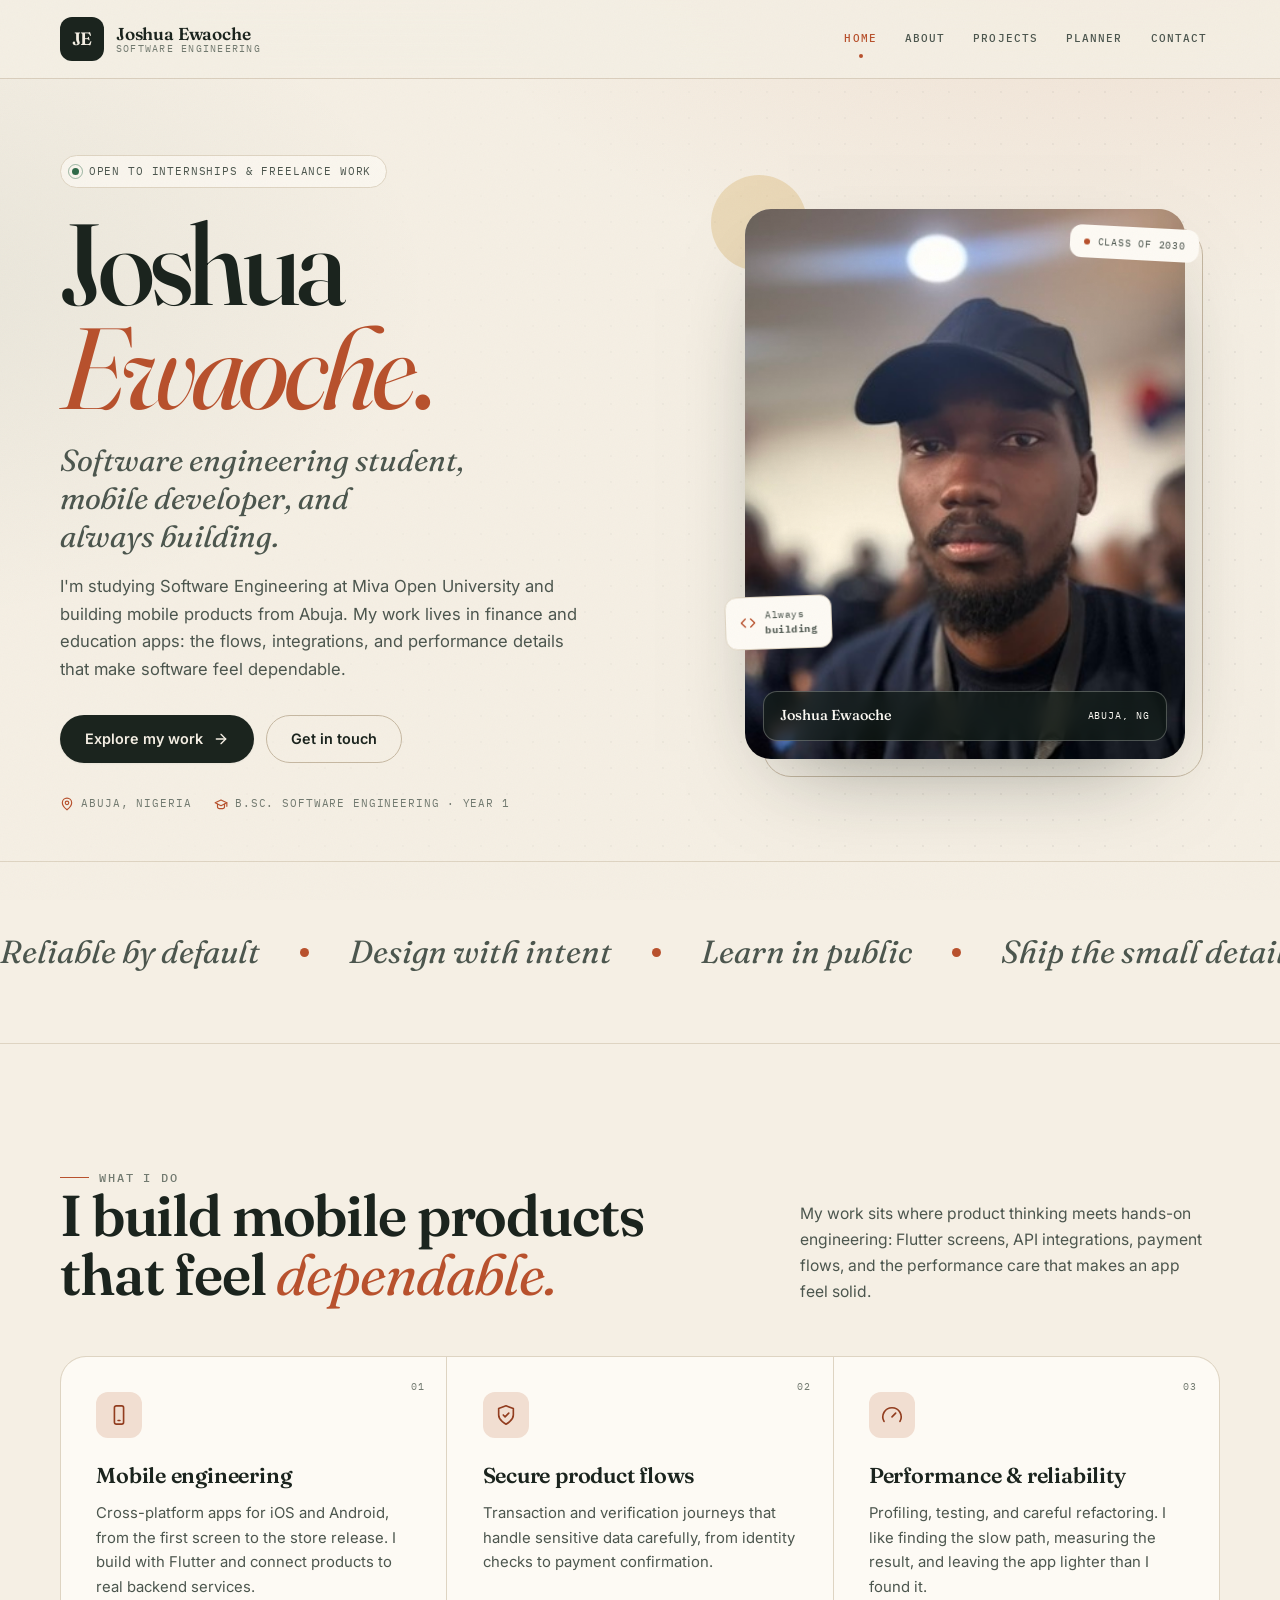
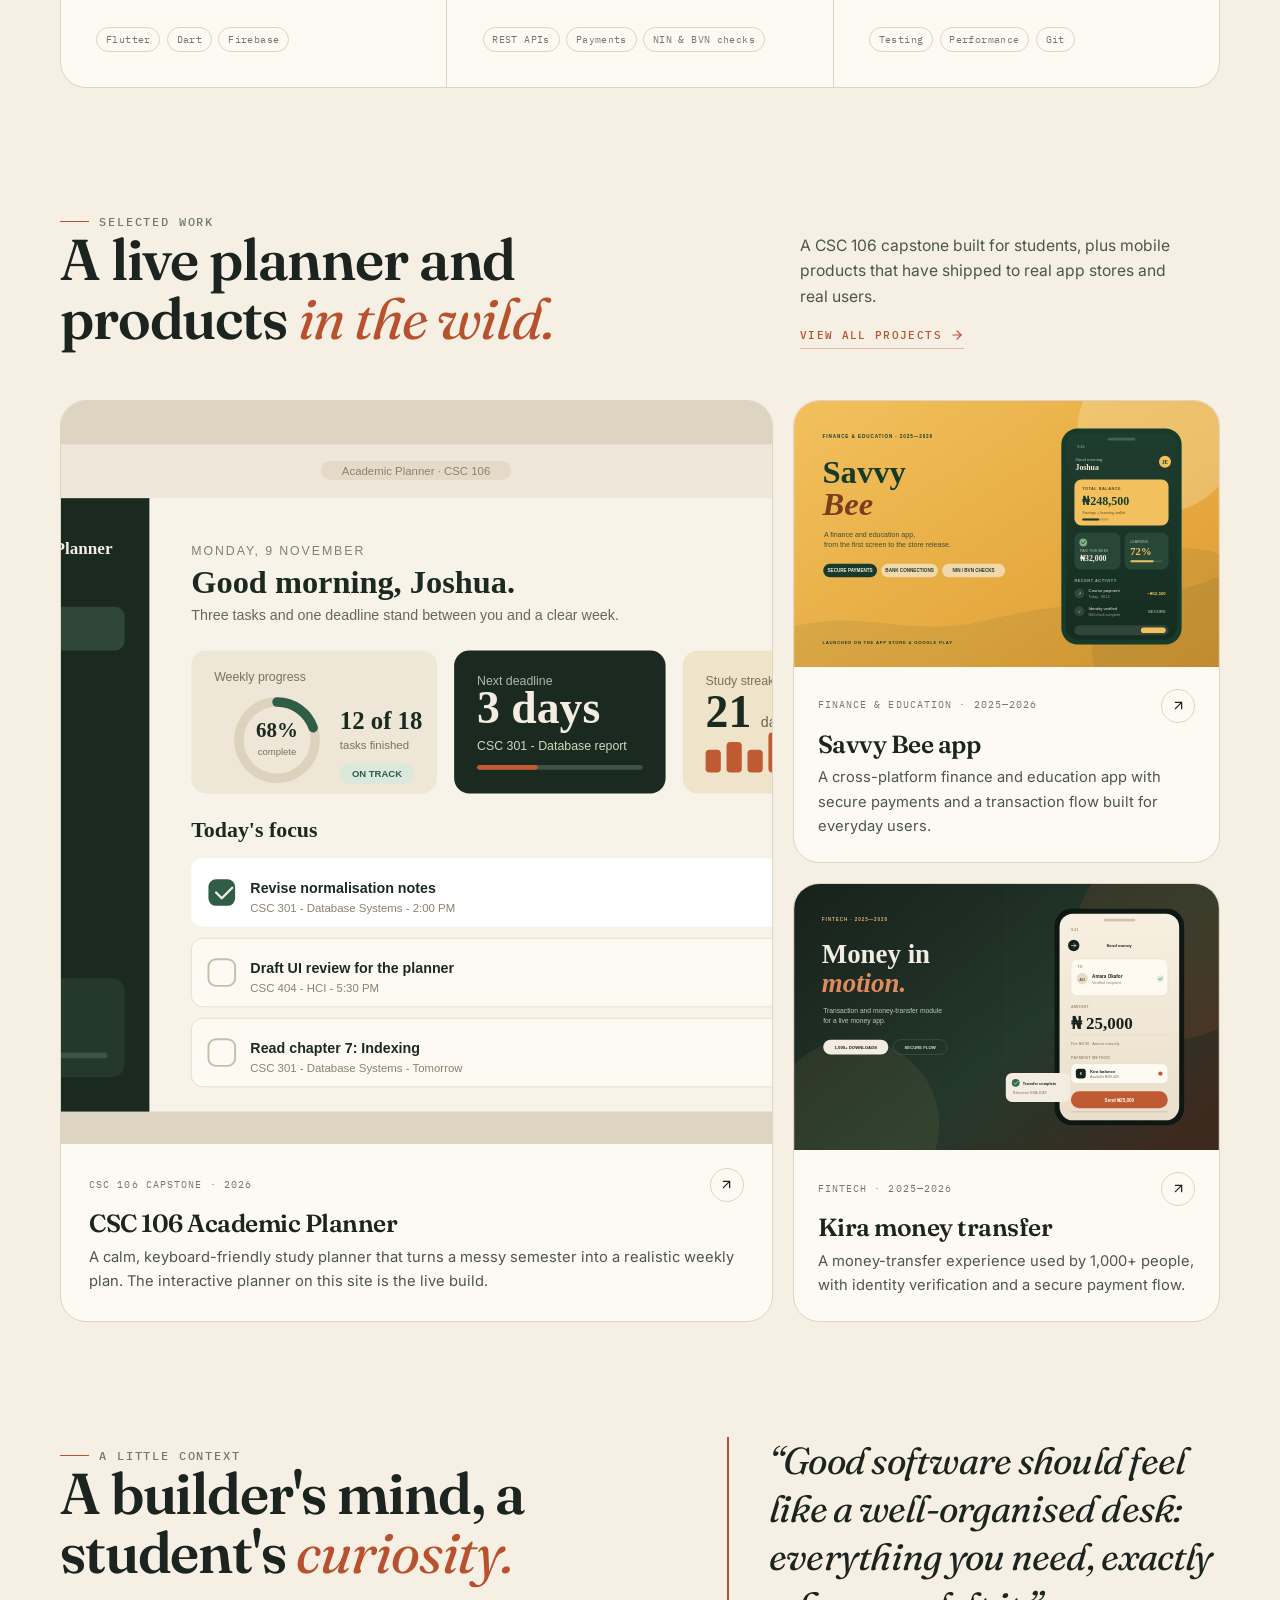
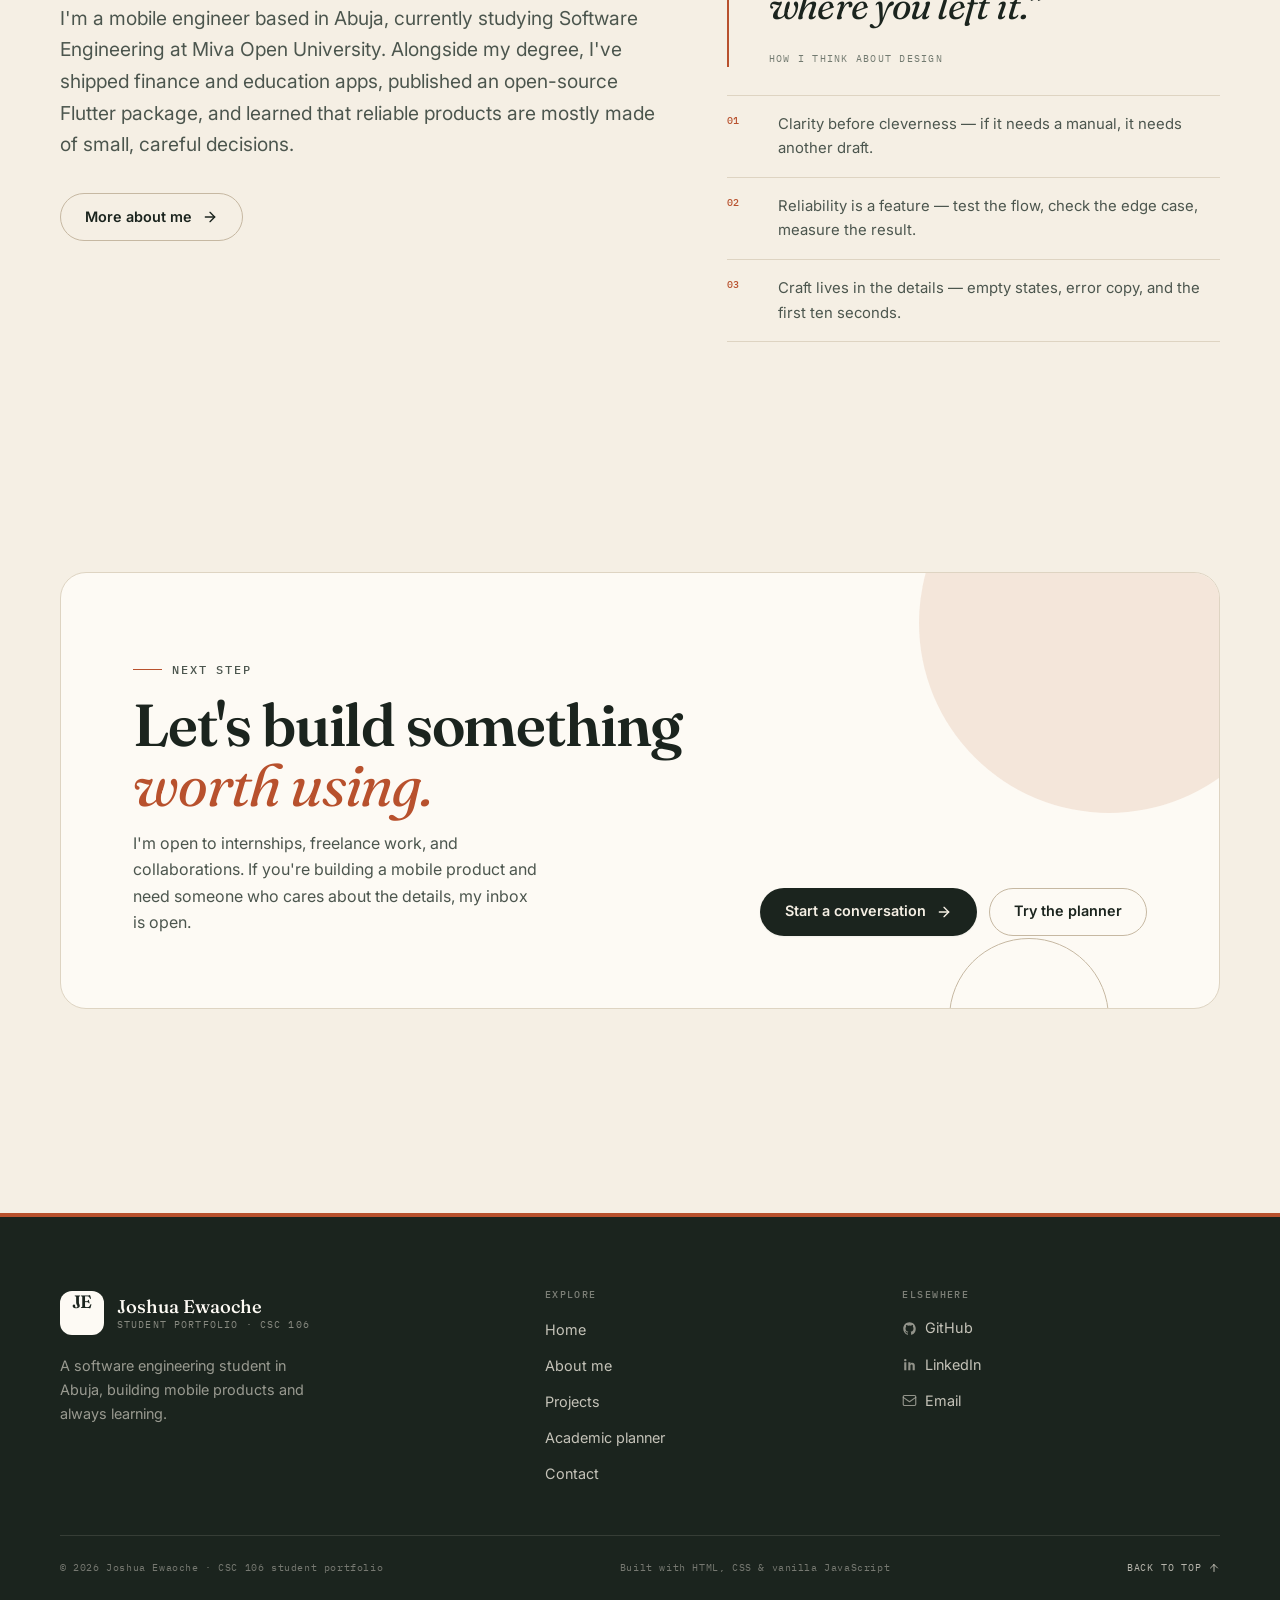
==== commit a13bd76f: "Replace portrait and remove audio introduction" ====
--- a/index.html
+++ b/index.html
@@ -76,7 +76,7 @@
           <div class="portrait">
             <span class="portrait-badge" data-graduation-class>Class of 2030</span>
             <div class="portrait-frame">
-              <img src="assets/portrait.jpg" alt="Temporary portrait placeholder for Joshua Ewaoche" width="1000" height="1500" fetchpriority="high">
+              <img src="assets/portrait.jpg" alt="Portrait of Joshua Ewaoche" width="360" height="416" fetchpriority="high">
               <div class="portrait-caption">
                 <strong>Joshua Ewaoche</strong>
                 <span>Abuja, NG</span>
@@ -260,32 +260,6 @@
             <li><b>02</b><span>Reliability is a feature — test the flow, check the edge case, measure the result.</span></li>
             <li><b>03</b><span>Craft lives in the details — empty states, error copy, and the first ten seconds.</span></li>
           </ul>
-        </div>
-      </div>
-    </section>
-
-    <section class="section listen-band" aria-labelledby="listen-title">
-      <div class="container listen-inner">
-        <div class="listen-copy">
-          <p class="eyebrow eyebrow--light">Audio introduction</p>
-          <h2 id="listen-title" style="margin-top: 1rem;">Prefer to <em>listen?</em></h2>
-          <p>Press play for a twenty-second hello — who I am, what I'm learning, and the kind of team I'd love to join next.</p>
-        </div>
-        <div class="listen-card">
-          <div class="listen-card-top">
-            <span class="listen-label">A quick hello from Joshua</span>
-            <span class="listen-time">00:22</span>
-          </div>
-          <div class="waveform" aria-hidden="true">
-            <span style="--h: 28%"></span><span style="--h: 56%"></span><span style="--h: 38%"></span><span style="--h: 82%"></span><span style="--h: 46%"></span><span style="--h: 70%"></span><span style="--h: 32%"></span><span style="--h: 92%"></span><span style="--h: 54%"></span><span style="--h: 76%"></span><span style="--h: 42%"></span><span style="--h: 64%"></span><span style="--h: 30%"></span><span style="--h: 88%"></span><span style="--h: 50%"></span><span style="--h: 72%"></span><span style="--h: 36%"></span><span style="--h: 60%"></span><span style="--h: 80%"></span><span style="--h: 44%"></span><span style="--h: 68%"></span><span style="--h: 34%"></span><span style="--h: 52%"></span><span style="--h: 24%"></span>
-          </div>
-          <audio controls preload="metadata" src="assets/intro.m4a">
-            Your browser does not support embedded audio. <a href="assets/intro.m4a">Download the introduction</a>.
-          </audio>
-          <details class="transcript">
-            <summary>Read the transcript</summary>
-            <p>Hi, I'm Joshua Ewaoche, a Software Engineering student at Miva Open University and a mobile developer based in Abuja. I build finance and education apps with Flutter, Firebase, and REST APIs, and I care about making the details feel dependable. Right now, I'm looking for an internship or junior role where I can keep learning from a thoughtful team. Thanks for stopping by.</p>
-          </details>
         </div>
       </div>
     </section>
--- a/css/styles.css
+++ b/css/styles.css
@@ -1329,181 +1329,6 @@
   color: var(--accent);
 }
 
-/* ---------- Audio band ---------- */
-.listen-band {
-  position: relative;
-  overflow: hidden;
-  background: var(--forest-deep);
-  color: var(--surface);
-}
-
-.listen-band::before {
-  content: "";
-  position: absolute;
-  top: -160px;
-  right: -120px;
-  width: 460px;
-  height: 460px;
-  border: 1px solid rgba(216, 178, 106, 0.22);
-  border-radius: 50%;
-  pointer-events: none;
-}
-
-.listen-band::after {
-  content: "";
-  position: absolute;
-  bottom: -220px;
-  left: -100px;
-  width: 420px;
-  height: 420px;
-  border: 1px solid rgba(245, 239, 228, 0.1);
-  border-radius: 50%;
-  pointer-events: none;
-}
-
-.listen-inner {
-  position: relative;
-  z-index: 1;
-  display: grid;
-  gap: clamp(2rem, 5vw, 4rem);
-  align-items: center;
-}
-
-.listen-copy h2 {
-  max-width: 16ch;
-  font-size: clamp(2rem, 4.5vw, 3.35rem);
-  line-height: 1.04;
-}
-
-.listen-copy h2 em {
-  color: var(--gold);
-  font-style: italic;
-  font-weight: 400;
-}
-
-.listen-copy p {
-  max-width: 44ch;
-  margin-top: 1.1rem;
-  color: rgba(245, 239, 228, 0.7);
-  font-size: 0.96rem;
-}
-
-.listen-card {
-  padding: clamp(1.35rem, 3vw, 2rem);
-  border: 1px solid rgba(245, 239, 228, 0.16);
-  border-radius: var(--radius-lg);
-  background: rgba(245, 239, 228, 0.05);
-  backdrop-filter: blur(6px);
-}
-
-.listen-card-top {
-  display: flex;
-  align-items: center;
-  justify-content: space-between;
-  gap: 1rem;
-  margin-bottom: 1.25rem;
-}
-
-.listen-label {
-  display: inline-flex;
-  align-items: center;
-  gap: 0.6rem;
-  font-family: var(--font-mono);
-  font-size: 0.64rem;
-  letter-spacing: 0.12em;
-  text-transform: uppercase;
-  color: rgba(245, 239, 228, 0.65);
-}
-
-.listen-label::before {
-  content: "";
-  width: 7px;
-  height: 7px;
-  border-radius: 50%;
-  background: var(--gold);
-}
-
-.listen-time {
-  font-family: var(--font-mono);
-  font-size: 0.64rem;
-  letter-spacing: 0.08em;
-  color: rgba(245, 239, 228, 0.5);
-}
-
-.waveform {
-  display: flex;
-  align-items: center;
-  gap: 4px;
-  height: 56px;
-  margin-bottom: 1.25rem;
-  opacity: 0.85;
-}
-
-.waveform span {
-  flex: 1;
-  min-width: 2px;
-  height: var(--h, 40%);
-  border-radius: 3px;
-  background: var(--gold);
-  transform-origin: center;
-  animation: wave 1.6s ease-in-out infinite;
-}
-
-.waveform span:nth-child(3n) {
-  animation-delay: 0.2s;
-}
-
-.waveform span:nth-child(4n) {
-  animation-delay: 0.45s;
-}
-
-.waveform span:nth-child(5n) {
-  animation-delay: 0.7s;
-}
-
-@keyframes wave {
-  0%,
-  100% {
-    transform: scaleY(0.4);
-  }
-  50% {
-    transform: scaleY(1);
-  }
-}
-
-.listen-card audio {
-  width: 100%;
-  height: 42px;
-  accent-color: var(--gold);
-}
-
-.transcript {
-  margin-top: 1rem;
-  border-top: 1px solid rgba(245, 239, 228, 0.14);
-  padding-top: 0.9rem;
-}
-
-.transcript summary {
-  cursor: pointer;
-  font-family: var(--font-mono);
-  font-size: 0.64rem;
-  letter-spacing: 0.1em;
-  text-transform: uppercase;
-  color: rgba(245, 239, 228, 0.65);
-  transition: color 0.2s var(--ease);
-}
-
-.transcript summary:hover {
-  color: var(--gold);
-}
-
-.transcript p {
-  margin-top: 0.75rem;
-  font-size: 0.85rem;
-  line-height: 1.7;
-  color: rgba(245, 239, 228, 0.65);
-}
-
 /* ---------- CTA band ---------- */
 .cta-band {
   position: relative;
@@ -3266,7 +3091,6 @@
   }
 
   .cta-inner,
-  .listen-inner,
   .section-head--split {
     grid-template-columns: 1fr;
   }
@@ -3380,10 +3204,6 @@
     grid-template-columns: 1.4fr auto;
   }
 
-  .listen-inner {
-    grid-template-columns: 1fr 1fr;
-  }
-
   .section-head--split {
     grid-template-columns: minmax(0, 1fr) minmax(0, 0.75fr);
   }
@@ -3664,7 +3484,6 @@
   .site-header,
   .site-footer,
   .skip-link,
-  .listen-band,
   .hero-actions,
   .cta-band,
   .page-hero::before,
